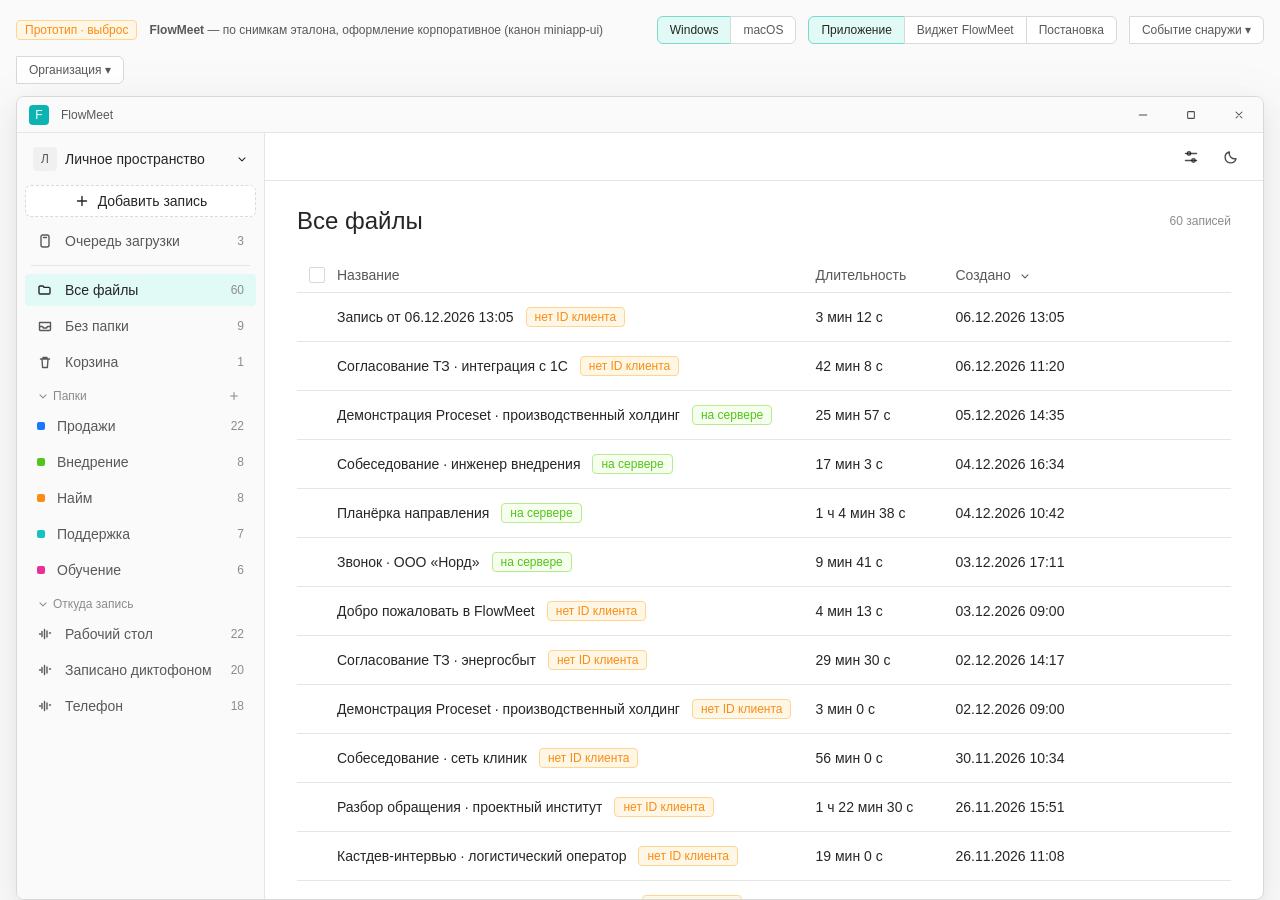
==== flowmeet/flowmeet-desktop/index.html @ 4a34f3c3 "Record FlowMeet canon, live seller chrome, and постановка so another clone can copy originals instea" ====
<!doctype html>
<html lang="ru" data-theme="light" data-os="win">
<head>
<meta charset="utf-8">
<meta name="viewport" content="width=device-width, initial-scale=1">
<title>FlowMeet · прототип десктопного приложения</title>

<!-- ДИЗАЙН-СИСТЕМА: корпоративный канон Proceset Mini Apps
     (скилл .context/.claude/skills/miniapp-ui, экспорт Figma «-Core- Tokens»).
     Подключён ССЫЛКОЙ на файл-владелец, своей копии токенов у прототипа нет.
     Компонентный слой канона — Ant Design v5; прототип его не подключает
     (одна страница без сборки), поэтому у блоков подписан компонент antd,
     а метрики взяты из гайдов: кнопки 40/32/24, базовый размер 14,
     скругление контролов 6 (маппинг setup.md).
     ================================================================== -->
<script>
/* ДИАГНОСТИКА ЗАГРУЗКИ. Ставится ДО стилей и основного скрипта.
   Смысл: если основной скрипт не исполнился (ошибка разбора,неподдерживаемый
   синтаксис, блокировка расширением), страница выглядит просто недогруженной.
   Плашка ниже называет причину прямо на экране. */
window.__fmDiag = { err: null, ran: false };
(function () {
  function banner(title, detail) {
    var d = document.createElement('div');
    d.setAttribute('style', 'position:fixed;left:0;right:0;top:0;z-index:99999;'
      + 'padding:12px 16px;background:#fff1f0;border-bottom:1px solid #ffa39e;'
      + 'color:#a8071a;font:14px/20px system-ui,sans-serif');
    d.innerHTML = '<strong>' + title + '</strong><br>'
      + '<span style="color:#595959">' + detail + '</span>';
    (document.body || document.documentElement).appendChild(d);
  }
  window.__fmBanner = banner;
  window.addEventListener('error', function (e) {
    if (window.__fmDiag.err) return;
    window.__fmDiag.err = e;
    banner('Скрипт страницы не выполнился — интерфейс не собрался',
      (e.message || 'ошибка') + ' · ' + (e.filename || '') + ':' + (e.lineno || '') + ':' + (e.colno || ''));
  }, true);
  window.addEventListener('DOMContentLoaded', function () {
    setTimeout(function () {
      if (window.__fmDiag.ran || window.__fmDiag.err) return;
      banner('Скрипт страницы не запустился',
        'Разбор дошёл до конца, но код не выполнился. Обычно это блокировка встроенных'
        + ' скриптов расширением браузера или политикой. Проверьте на этой же странице'
        + ' в окне без расширений.');
    }, 1500);
  });
})();
</script>

<link rel="stylesheet" href="ds-core-tokens.css">

<style>
/* ============================================================================
   ПРОТОТИП FlowMeet — ВЫБРОС. Раскладка и потоки собраны по снимкам эталона
   (Plaud: веб-приложение, окно «Параметры», значок у часов). Из эталона взята
   СТРУКТУРА, оформление — корпоративное. Свои классы .fm-*, ни одного
   цветового литерала: только токены канона.

   Отклонения от канона, оба из-за того, что это ДЕСКТОПНОЕ приложение,
   а не mini-app внутри портала Proceset:
     1. Своя шапка окна — канон запрещает mini-app рисовать глобальный header.
     2. Боковая навигация (Sider) — канон советует её «почти никогда», но здесь
        это главный навигатор: папки, источники, корзина.
   ========================================================================== */

:root { --fm-radius-control: 6px; --fm-nav-w: 248px; --fm-list-w: 268px; }

html, body { height: 100%; margin: 0; }
*, *::before, *::after { box-sizing: border-box; }
body {
  font-family: var(--font-sans); font-size: 14px; line-height: 20px;
  color: var(--text-primary); background: var(--bg-complimentary);
  padding: var(--size-4x);
  display: flex; flex-direction: row; align-items: flex-start; justify-content: center;
  gap: var(--size-4x);
}
.fm-stage {
  flex: 1 1 auto; min-width: 0; max-width: 1480px;
  display: flex; flex-direction: column; align-items: center; gap: var(--size-3x);
}
/* Список сбоку — не часть окна приложения, только легенда прототипа. */
.fm-map {
  flex: 0 0 272px; width: 272px; max-height: calc(100vh - var(--size-8x));
  overflow: auto; position: sticky; top: var(--size-4x);
  padding: var(--padding-l);
  background: var(--bg-container);
  border: 1px solid var(--line-border); border-radius: var(--radius-l);
}
.fm-map__h { margin: var(--size-4x) 0 var(--space-s); color: var(--text-secondary); }
.fm-map__row {
  display: flex; align-items: center; gap: var(--space-m); width: 100%;
  min-height: var(--size-8x); padding: var(--padding-s) var(--padding-m);
  margin: 0 0 var(--size-1x); border: none; border-radius: var(--radius-m);
  background: transparent; color: var(--text-primary); font-family: inherit;
  text-align: left; cursor: pointer;
}
.fm-map__row:hover { background: var(--bg-container-hover); }
.fm-map__name { flex: 1 1 auto; min-width: 0; }
.fm-map__row .fm-tag { flex: 0 0 auto; }

/* Черновик постановки — вкладка прототипа, не окно продукта. */
.fm-brief {
  width: 100%; max-width: 1480px; max-height: calc(100vh - var(--size-16x));
  overflow: auto; padding: var(--size-6x);
  background: var(--bg-container); border: 1px solid var(--line-border);
  border-radius: var(--radius-l);
}
.fm-brief.is-hidden { display: none; }
.fm-brief .text-header-2 { margin: var(--size-6x) 0 var(--size-3x); }
.fm-brief .text-subheader-1 { margin: var(--size-4x) 0 var(--space-s); }
.fm-brief p, .fm-brief ol, .fm-brief ul { margin: 0 0 var(--size-3x); }
.fm-brief li { margin: 0 0 var(--space-s); }
.fm-brief__toc {
  display: flex; flex-wrap: wrap; gap: var(--space-m) var(--size-4x);
  margin: 0 0 var(--size-6x); padding-bottom: var(--size-3x);
  border-bottom: 1px solid var(--line-divider);
}
.fm-brief__toc a { color: var(--primary-active); }
.fm-uc {
  margin: 0 0 var(--size-3x); padding: var(--padding-l);
  border: 1px solid var(--line-divider); border-radius: var(--radius-m);
}
.fm-uc__head {
  display: flex; flex-wrap: wrap; align-items: center; gap: var(--space-m);
  margin-bottom: var(--space-s);
}
.fm-uc .fm-btn { flex: 0 0 auto; margin-left: auto; }
.fm-uc p { margin: 0; }
.fm-bpmn { width: 100%; height: auto; display: block; margin: 0 0 var(--size-4x); }
.fm-bpmn-lane { fill: var(--bg-container-complimentary); stroke: var(--line-border); }
.fm-bpmn-task { fill: var(--bg-container); stroke: var(--text-primary); }
.fm-bpmn-start { fill: var(--bg-container); stroke: var(--primary-base); stroke-width: 2; }
.fm-bpmn-end { fill: var(--bg-container); stroke: var(--text-primary); stroke-width: 3; }
.fm-bpmn-gw { fill: var(--bg-container); stroke: var(--text-primary); }
.fm-bpmn-seq { fill: none; stroke: var(--text-primary); marker-end: url(#fmArr); }
.fm-bpmn-msg { fill: none; stroke: var(--text-complimentary); stroke-dasharray: 4 3; marker-end: url(#fmArrMsg); }
.fm-bpmn-t { fill: var(--text-primary); font-size: 11px; font-family: var(--font-sans); }
.fm-bpmn-lt { fill: var(--text-secondary); font-size: 12px; font-weight: 600; font-family: var(--font-sans); }
.fm-bpmn-cap { fill: var(--text-hint); font-size: 10px; font-family: var(--font-sans); }

/* Плашка прототипа + переключатель окон продукта и вкладки постановки. */
.fm-stamp {
  width: 100%; max-width: 1480px;
  display: flex; align-items: center; gap: var(--size-3x); flex-wrap: wrap;
  color: var(--text-complimentary);
}
.fm-stamp__spacer { flex: 1 1 auto; }
.fm-stamp__legend { color: var(--text-hint); }

.fm-seg { display: inline-flex; }                     /* antd: <Segmented> */
.fm-seg button {
  height: var(--size-7x); padding: 0 var(--padding-l);
  font-family: inherit; font-size: 12px; cursor: pointer;
  background: var(--bg-container); color: var(--text-complimentary);
  border: 1px solid var(--line-border); margin-left: -1px;
}
.fm-seg button:first-child { border-radius: var(--fm-radius-control) 0 0 var(--fm-radius-control); margin-left: 0; }
.fm-seg button:last-child { border-radius: 0 var(--fm-radius-control) var(--fm-radius-control) 0; }
.fm-seg button.is-on { background: var(--primary-bg); border-color: var(--primary-border); color: var(--text-primary); }

/* ─────────────────────────── ОКНО ПРИЛОЖЕНИЯ ────────────────────────────── */
.fm-win {
  width: 100%; max-width: 1480px; height: min(900px, calc(100vh - 96px));
  display: flex; flex-direction: column;
  background: var(--bg-container);
  border: 1px solid var(--line-border); border-radius: var(--radius-l);
  box-shadow: var(--shadow-3); overflow: hidden;
}
.fm-win.is-hidden { display: none; }
/* Развёрнутое окно. Кнопки рамки — имитация окна операционной системы, но
   нажатие обязано что-то делать: свернуть и закрыть уводят в виджет (приложение
   продолжает работать), развернуть растягивает окно во всю рамку. */
.fm-win.is-max { max-width: none; height: calc(100vh - 56px); }
.fm-chrome {
  flex: 0 0 auto; height: var(--size-9x);
  display: flex; align-items: center; gap: var(--size-3x);
  padding-left: var(--padding-l);
  background: var(--bg-container-complimentary);
  border-bottom: 1px solid var(--line-divider); user-select: none;
}
.fm-logo {                                            /* antd: <Avatar shape="square"> */
  width: var(--size-5x); height: var(--size-5x); flex: 0 0 auto;
  border-radius: var(--radius-m);
  background: var(--primary-base); color: var(--text-contrast);
  display: grid; place-items: center; font-weight: 500; font-size: 12px;
}
.fm-chrome__name { color: var(--text-complimentary); }
.fm-chrome__btns { display: flex; height: 100%; margin-left: auto; }
.fm-chrome__btn {
  width: var(--size-12x); height: 100%; display: grid; place-items: center;
  background: transparent; border: none; cursor: default; color: var(--text-icon-hover);
}
.fm-chrome__btn:hover { background: var(--bg-icon-hover); }
.fm-chrome__btn.is-close:hover { background: var(--danger-base); color: #fff; }

.fm-body { flex: 1 1 auto; display: flex; min-height: 0; }

/* ─────────────────────────── КНОПКИ / ПОЛЯ ─────────────────────────────── */
/* antd: <Button>. Высоты 40/32/24 из components-atomic.md. */
.fm-btn {
  display: inline-flex; align-items: center; justify-content: center; gap: var(--space-m);
  height: var(--size-8x); padding: 0 var(--padding-xl);
  font-family: inherit; font-size: 14px; line-height: 1; white-space: nowrap;
  background: var(--bg-container); color: var(--text-primary);
  border: 1px solid var(--line-border); border-radius: var(--fm-radius-control);
  cursor: pointer;
  transition: color .1s cubic-bezier(.4,0,.2,1), border-color .1s cubic-bezier(.4,0,.2,1), background .1s cubic-bezier(.4,0,.2,1);
}
.fm-btn:hover { color: var(--primary-hover); border-color: var(--primary-hover); }
.fm-btn:active { color: var(--primary-active); border-color: var(--primary-active); }
.fm-btn:focus-visible { outline: none; box-shadow: var(--shadow-focus-primary); }
.fm-btn[disabled] { color: var(--text-disabled); background: var(--bg-container-disabled); border-color: var(--line-border); cursor: not-allowed; }
.fm-btn--primary { background: var(--primary-base); color: var(--text-contrast); border-color: var(--primary-base); }
.fm-btn--primary:hover { background: var(--primary-hover); border-color: var(--primary-hover); color: var(--text-contrast); }
.fm-btn--primary:active { background: var(--primary-active); border-color: var(--primary-active); color: var(--text-contrast); }
/* Разрушительное действие несёт цвет опасности, а не цвет главного действия
   (28.08.2026). Удаление записи без возврата стояло бирюзовой праймари, то есть
   выглядело рекомендуемым, а безопасное «Не отменять» — блёклым: в спешке после
   встречи человек теряет запись. Токены канона, литералов нет. */
.fm-btn--danger { background: var(--danger-base); color: var(--text-contrast); border-color: var(--danger-base); }
.fm-btn--danger:hover { background: var(--danger-hover); border-color: var(--danger-hover); color: var(--text-contrast); }
.fm-btn--danger:active { background: var(--danger-active); border-color: var(--danger-active); color: var(--text-contrast); }
.fm-btn--text { background: transparent; border-color: transparent; color: var(--text-icon-hover); }
.fm-btn--text:hover { background: var(--bg-icon-hover); color: var(--text-primary); border-color: transparent; }
.fm-btn--dashed { border-style: dashed; }
.fm-btn--lg { height: var(--size-10x); padding: 0 var(--size-6x); font-size: 16px; }
.fm-btn--sm { height: var(--size-6x); padding: 0 var(--padding-m); font-size: 12px; }
.fm-btn--icon { width: var(--size-8x); padding: 0; }
.fm-btn--icon.fm-btn--sm { width: var(--size-6x); }
.fm-btn--block { display: flex; width: 100%; }
.fm-btn.is-loading { color: transparent !important; position: relative; pointer-events: none; }
.fm-btn.is-loading::after {
  content: ""; position: absolute; width: 14px; height: 14px;
  border: 2px solid var(--text-contrast); border-top-color: transparent;
  border-radius: 50%; animation: fm-spin .7s linear infinite;
}
@keyframes fm-spin { to { transform: rotate(360deg); } }

/* antd: <Input>, <Select> */
.fm-input, .fm-select {
  width: 100%; height: var(--size-8x); padding: 0 var(--padding-l);
  font-family: inherit; font-size: 14px; color: var(--text-primary);
  background: var(--bg-container);
  border: 1px solid var(--line-border); border-radius: var(--fm-radius-control);
  transition: border-color .1s cubic-bezier(.4,0,.2,1), box-shadow .1s cubic-bezier(.4,0,.2,1);
}
.fm-input::placeholder { color: var(--text-hint); }
.fm-input:hover, .fm-select:hover { border-color: var(--primary-hover); }
.fm-input:focus, .fm-select:focus { outline: none; border-color: var(--primary-base); box-shadow: var(--shadow-focus-primary); }
.fm-inputwrap { position: relative; display: flex; align-items: center; }
.fm-inputwrap .fm-input { padding-left: var(--size-8x); }
.fm-inputwrap__icon { position: absolute; left: var(--padding-l); color: var(--text-icon); pointer-events: none; }
.fm-select { appearance: none; cursor: pointer; padding-right: var(--size-7x); }
.fm-selectwrap { position: relative; display: inline-flex; align-items: center; }
.fm-selectwrap__caret { position: absolute; right: var(--padding-l); color: var(--text-icon); pointer-events: none; }
.fm-textarea {
  width: 100%; min-height: 72px; padding: var(--padding-m) var(--padding-l);
  font-family: inherit; font-size: 14px; line-height: 20px; color: var(--text-primary);
  background: var(--bg-container); border: 1px solid var(--line-border);
  border-radius: var(--fm-radius-control); resize: vertical;
}
.fm-textarea:focus { outline: none; border-color: var(--primary-base); box-shadow: var(--shadow-focus-primary); }

/* antd: <Tag>. Цвета — семейство --tag-* канона. */
.fm-tag {
  display: inline-flex; align-items: center; gap: var(--space-xs);
  height: var(--size-5x); padding: 0 var(--padding-m);
  font-size: 12px; line-height: 1; border-radius: var(--radius-m);
  border: 1px solid var(--tag-neutral-border);
  background: var(--tag-neutral-bg); color: var(--tag-neutral-text); white-space: nowrap;
}
.fm-tag .fm-dot { width: 6px; height: 6px; border-radius: 50%; background: currentColor; }
.fm-tag--green  { background: var(--tag-green-bg);  color: var(--tag-green-text);  border-color: var(--tag-green-border); }
.fm-tag--orange { background: var(--tag-orange-bg); color: var(--tag-orange-text); border-color: var(--tag-orange-border); }
.fm-tag--cyan   { background: var(--tag-cyan-bg);   color: var(--tag-cyan-text);   border-color: var(--tag-cyan-border); }
.fm-tag--blue   { background: var(--tag-blue-bg);   color: var(--tag-blue-text);   border-color: var(--tag-blue-border); }
.fm-tag--purple { background: var(--tag-purple-bg); color: var(--tag-purple-text); border-color: var(--tag-purple-border); }

/* antd: <Switch> (44×22). */
.fm-toggle {
  position: relative; flex: 0 0 auto; width: 44px; height: var(--size-5x); padding: 0;
  background: var(--bg-control); border: none; border-radius: 999px; cursor: pointer;
  transition: background .1s cubic-bezier(.4,0,.2,1);
}
.fm-toggle::after {
  content: ""; position: absolute; top: 2px; left: 2px;
  width: var(--size-4x); height: var(--size-4x); border-radius: 50%;
  background: var(--bg-container); box-shadow: var(--shadow-1);
  transition: transform .1s cubic-bezier(.4,0,.2,1);
}
.fm-toggle:hover { background: var(--bg-control-hover); }
.fm-toggle.is-on { background: var(--primary-base); }
.fm-toggle.is-on:hover { background: var(--primary-hover); }
.fm-toggle.is-on::after { transform: translateX(22px); }
.fm-toggle:focus-visible { outline: none; box-shadow: var(--shadow-focus-primary); }

/* Иконки: канон требует @ant-design/icons; сборки здесь нет, поэтому контуры
   нарисованы в стиле Outlined того же набора, размеры из его шкалы. */
.fm-i { width: var(--icon-m); height: var(--icon-m); flex: 0 0 auto;
        stroke: currentColor; fill: none; stroke-width: 1.4; stroke-linecap: round; stroke-linejoin: round; }
.fm-i--s { width: var(--icon-s); height: var(--icon-s); }
.fm-i--l { width: var(--icon-l); height: var(--icon-l); }
.fm-i--xl { width: var(--size-16x); height: var(--size-16x); stroke-width: .9; }

/* ───────────────── НАВИГАЦИЯ (первая колонка веб-приложения) ─────────────── */
/* antd: <Layout.Sider> + <Menu mode="inline">. */
.fm-nav {
  width: var(--fm-nav-w); flex: 0 0 auto;
  display: flex; flex-direction: column; min-height: 0;
  background: var(--bg-container-complimentary);
  border-right: 1px solid var(--line-divider); overflow: hidden;
}
.fm-nav.is-hidden { display: none; }
.fm-nav__top { flex: 0 0 auto; padding: var(--padding-m); display: flex; flex-direction: column; gap: var(--space-m); }
.fm-nav__scroll { flex: 1 1 auto; overflow-y: auto; padding: 0 var(--padding-m); }
.fm-nav hr { height: 1px; margin: var(--space-m) var(--padding-s); background: var(--line-divider); border: none; }

/* Переключатель пространства. */
.fm-ws {
  display: flex; align-items: center; gap: var(--space-m); width: 100%;
  height: var(--size-9x); padding: 0 var(--padding-m);
  background: transparent; border: none; border-radius: var(--radius-m);
  font-family: inherit; font-size: 14px; color: var(--text-primary); cursor: pointer; text-align: left;
}
.fm-ws:hover, .fm-ws.is-open { background: var(--bg-container-hover); }
.fm-ws__name { flex: 1 1 auto; overflow: hidden; text-overflow: ellipsis; white-space: nowrap; }
.fm-avatar {
  width: var(--size-6x); height: var(--size-6x); flex: 0 0 auto; border-radius: var(--radius-m);
  background: var(--bg-container-secondary); color: var(--text-complimentary);
  display: grid; place-items: center; font-size: 12px; font-weight: 500;
}
.fm-avatar--round { border-radius: 50%; }

.fm-navitem {
  display: flex; align-items: center; gap: var(--space-l); width: 100%;
  min-height: var(--size-8x); padding: var(--padding-s) var(--padding-l); margin-bottom: var(--size-1x);
  background: transparent; border: none; border-radius: var(--radius-m);
  font-family: inherit; font-size: 14px; color: var(--text-complimentary);
  cursor: pointer; text-align: left; flex-wrap: nowrap;
}
.fm-navitem:hover { background: var(--bg-container-hover); color: var(--text-primary); }
.fm-navitem.is-active { background: var(--primary-bg); color: var(--text-primary); font-weight: 500; }
.fm-navitem__label { flex: 1 1 auto; min-width: 0; overflow: hidden; text-overflow: ellipsis; white-space: nowrap; }
.fm-navitem__count { margin-left: auto; color: var(--text-secondary); font-variant-numeric: tabular-nums; flex: 0 0 auto; }
.fm-navitem .fm-tag { margin-left: auto; flex: 0 0 auto; }
.fm-navitem__dot { width: 8px; height: 8px; border-radius: 2px; flex: 0 0 auto; }

.fm-grouphead {
  display: flex; align-items: center; gap: var(--space-xs); width: 100%;
  min-height: var(--size-7x); padding: 0 var(--padding-l);
  background: transparent; border: none; cursor: pointer;
  font-family: inherit; color: var(--text-secondary); text-align: left;
}
.fm-grouphead:hover { color: var(--text-primary); }
.fm-grouphead__caret { transition: transform .1s cubic-bezier(.4,0,.2,1); }
.fm-grouphead.is-closed .fm-grouphead__caret { transform: rotate(-90deg); }
.fm-grouphead__add { margin-left: auto; display: inline-flex; padding: var(--size-1x); border-radius: var(--radius-m); }
.fm-grouphead__add:hover { background: var(--bg-icon-hover); color: var(--text-primary); }
.fm-groupbody.is-hidden { display: none; }

/* Подвал: квота организации. */
.fm-quota { flex: 0 0 auto; padding: var(--padding-l); border-top: 1px solid var(--line-divider); }
.fm-quota__head { display: flex; align-items: center; justify-content: space-between; gap: var(--space-m); }
.fm-quota__rail { height: 4px; margin: var(--space-m) 0; border-radius: var(--radius-m); background: var(--bg-rail); overflow: hidden; }
.fm-quota__fill { height: 100%; border-radius: var(--radius-m); background: var(--primary-base); }
.fm-quota__note { color: var(--text-secondary); }

/* ─────────────────────────── ОБЛАСТЬ КОНТЕНТА ───────────────────────────── */
.fm-main { flex: 1 1 auto; display: flex; flex-direction: column; min-width: 0; }
.fm-top {
  flex: 0 0 auto; min-height: var(--size-12x);
  display: flex; align-items: center; gap: var(--space-m);
  padding: 0 var(--padding-xl); border-bottom: 1px solid var(--line-divider);
}
.fm-crumbs { display: flex; align-items: center; gap: var(--space-m); min-width: 0; }
.fm-crumbs__link {
  display: inline-flex; align-items: center; gap: var(--space-m);
  background: none; border: none; padding: 0; cursor: pointer; font: inherit; color: var(--text-complimentary);
}
.fm-crumbs__link:hover { color: var(--text-link); }
.fm-crumbs__sep { color: var(--text-hint); flex: 0 0 auto; }
.fm-crumbs__now { color: var(--text-primary); overflow: hidden; text-overflow: ellipsis; white-space: nowrap; }
.fm-scroll { flex: 1 1 auto; overflow-y: auto; position: relative; }
.fm-page { padding: var(--size-6x) var(--size-8x) var(--size-16x); }
.fm-page__head { display: flex; align-items: center; gap: var(--size-4x); margin-bottom: var(--size-5x); }
.fm-page h1 { margin: 0; }
.fm-page__spacer { flex: 1 1 auto; }

/* ───────────────── ТАБЛИЦА ФАЙЛОВ (antd <Table>) ─────────────────────────── */
.fm-tbl { width: 100%; border-collapse: separate; border-spacing: 0; }
/* Шапка закреплена: на шестидесяти записях она уезжала вверх и было не видно,
   что за столбец перед тобой и чем сортируешь. Заливка обязательна — иначе
   строки просвечивают сквозь неё при прокрутке. */
.fm-tbl th {
  position: sticky; top: 0; z-index: 2;
  padding: var(--padding-m) var(--padding-l); text-align: left;
  color: var(--text-complimentary); font-weight: 400; white-space: nowrap;
  background: var(--bg-container); box-shadow: inset 0 -1px 0 var(--line-divider);
}
.fm-tbl th.is-sortable { cursor: pointer; user-select: none; }
.fm-tbl th.is-sortable:hover { color: var(--text-primary); }
.fm-tbl th .fm-i { vertical-align: middle; margin-left: var(--space-xs); }
/* Стрелка показывает направление активной сортировки и проступает подсказкой
   на остальных столбцах, которые сортируются: иначе не видно, что заголовок
   вообще нажимается. */
.fm-tbl__sort { transition: transform .15s cubic-bezier(.4,0,.2,1), opacity .1s; }
.fm-tbl__sort.is-up { transform: rotate(180deg); }
.fm-tbl__sort--idle { opacity: 0; }
.fm-tbl th.is-sortable:hover .fm-tbl__sort--idle { opacity: .4; }
.fm-tbl td {
  padding: var(--padding-l); vertical-align: middle;
  border-bottom: 1px solid var(--line-divider); color: var(--text-primary);
}
.fm-tbl tbody tr { cursor: pointer; }
.fm-tbl tbody tr:hover td { background: var(--bg-container-hover); }
.fm-tbl__name { display: flex; align-items: center; gap: var(--space-l); min-width: 0; }
.fm-tbl__title { overflow: hidden; text-overflow: ellipsis; white-space: nowrap; }
.fm-tbl__check {
  width: 16px; height: 16px; flex: 0 0 auto; border-radius: 2px; position: relative;
  border: 1px solid var(--line-border); background: var(--bg-container);
  display: flex; align-items: center; justify-content: center;
  transition: opacity .1s cubic-bezier(.4,0,.2,1), background-color .1s, border-color .1s;
}
.fm-tbl__check .fm-i { margin: 0; color: var(--text-contrast); opacity: 0; }
.fm-tbl__check:hover { border-color: var(--primary-base); }
.fm-tbl__check.is-on { background: var(--primary-base); border-color: var(--primary-base); }
.fm-tbl__check.is-on .fm-i { opacity: 1; }
.fm-tbl__check.is-part { border-color: var(--primary-base); }
.fm-tbl__check.is-part::after {
  content: ""; position: absolute; width: 8px; height: 2px;
  border-radius: 1px; background: var(--primary-base);
}
/* Пустая клетка проступает по наведению — как в эталоне. Выбранная и клетка
   «выбрать все» видны всегда, и в режиме выбора видны все: иначе не понять,
   что выбрано, когда курсор ушёл со строки. */
.fm-tbl tbody .fm-tbl__check { opacity: 0; }
.fm-tbl tbody tr:hover .fm-tbl__check,
.fm-tbl.is-selecting tbody .fm-tbl__check,
.fm-tbl tbody .fm-tbl__check.is-on { opacity: 1; }

/* Панель выбранного (antd: <Table> + строка сведений о выделении).
   Текст берёт --text-primary, а не --primary-active: в тёмной теме второй
   на заливке --primary-bg даёт контраст около 2:1. */
.fm-selbar {
  display: flex; align-items: center; gap: var(--space-l);
  margin-bottom: var(--size-4x); padding: var(--padding-s) var(--padding-l);
  background: var(--primary-bg); border: 1px solid var(--primary-border);
  border-radius: var(--radius-l); color: var(--text-primary);
}
.fm-tbl__col-dur { width: 140px; color: var(--text-complimentary); white-space: nowrap; }
.fm-tbl__col-date { width: 200px; color: var(--text-complimentary); white-space: nowrap; }
.fm-tbl__col-act { width: 88px; }
.fm-tbl__acts { display: flex; align-items: center; justify-content: flex-end; gap: var(--space-xs); opacity: 0; }
.fm-tbl tbody tr:hover .fm-tbl__acts, .fm-tbl__acts.is-pinned { opacity: 1; }

/* Список записей (вторая колонка при открытой записи). */
.fm-list {
  width: var(--fm-list-w); flex: 0 0 auto;
  display: flex; flex-direction: column; min-height: 0;
  background: var(--bg-container); border-right: 1px solid var(--line-divider);
  overflow: hidden; transition: width .2s cubic-bezier(.4,0,.2,1);
}
.fm-list.is-collapsed { width: 0; border-right: none; }
.fm-list__scroll { flex: 1 1 auto; overflow-y: auto; }
.fm-row {
  position: relative; display: block; width: 100%; text-align: left;
  padding: var(--padding-l) var(--padding-xl);
  background: transparent; border: none; border-bottom: 1px solid var(--line-divider);
  cursor: pointer; font-family: inherit;
}
.fm-row:hover { background: var(--bg-container-hover); }
.fm-row.is-active { background: var(--primary-bg); }
.fm-row.is-active::before { content: ""; position: absolute; left: 0; top: 0; bottom: 0; width: 2px; background: var(--primary-base); }
.fm-row__title { display: block; color: var(--text-primary); overflow: hidden; text-overflow: ellipsis; white-space: nowrap; }
.fm-row.is-active .fm-row__title { font-weight: 500; }
.fm-row__meta { display: flex; align-items: center; gap: var(--space-m); margin-top: var(--margin-xs); color: var(--text-secondary); }
.fm-row__meta .fm-sep { color: var(--text-hint); }

/* ─────────── ВКЛАДКИ ЗАПИСИ (antd <Tabs>, тип line) ──────────────────────── */
.fm-tabs {
  flex: 0 0 auto; display: flex; align-items: center; gap: var(--size-6x);
  padding: 0 var(--size-6x); border-bottom: 1px solid var(--line-divider);
}
.fm-tab {
  position: relative; display: inline-flex; align-items: center; gap: var(--space-m);
  height: var(--size-12x); padding: 0; background: transparent; border: none;
  font-family: inherit; font-size: 14px; color: var(--text-complimentary);
  cursor: pointer; white-space: nowrap; transition: color .1s cubic-bezier(.4,0,.2,1);
}
.fm-tab:hover { color: var(--primary-hover); }
.fm-tab.is-active { color: var(--primary-base); }
.fm-tab.is-active::after { content: ""; position: absolute; left: 0; right: 0; bottom: -1px; height: 2px; background: var(--primary-base); }
.fm-tab__caret { opacity: .7; transition: transform .1s cubic-bezier(.4,0,.2,1); }
.fm-tab.is-menu-open .fm-tab__caret { transform: rotate(180deg); }
.fm-tab--add {
  width: var(--size-6x); height: var(--size-6x); justify-content: center; align-self: center;
  border-radius: var(--radius-m); color: var(--text-icon-hover); border: 1px dashed var(--line-border);
}
.fm-tab--add:hover { color: var(--primary-base); border-color: var(--primary-base); }
.fm-tab--add::after { display: none; }

/* ─────────────────────────── ДОКУМЕНТ ЗАМЕТКИ ───────────────────────────── */
.fm-doc { max-width: 880px; margin: 0 auto; padding: var(--size-6x) var(--size-8x) var(--size-16x); }
.fm-block { position: relative; }
.fm-block__gutter {
  position: absolute; top: 0; right: 100%; margin-right: var(--margin-m);
  display: flex; align-items: center; gap: var(--size-0-5x);
  opacity: 0; transition: opacity .1s cubic-bezier(.4,0,.2,1);
}
.fm-block:hover .fm-block__gutter, .fm-block__gutter.is-pinned { opacity: 1; }
.fm-handle {
  width: var(--size-6x); height: var(--size-6x); display: grid; place-items: center;
  background: transparent; border: none; border-radius: var(--radius-m);
  color: var(--text-icon); cursor: pointer;
}
.fm-handle:hover { background: var(--bg-icon-hover); color: var(--text-icon-hover); }
.fm-handle--grab { cursor: grab; }
.fm-doc h1 { margin: var(--size-4x) 0 var(--size-5x); color: var(--text-primary); }
.fm-doc h2 { margin: var(--size-8x) 0 var(--size-3x); color: var(--text-primary); }
.fm-doc h3 { margin: var(--size-6x) 0 var(--size-2x); color: var(--text-primary); }
.fm-doc p  { margin: 0 0 var(--size-3x); }
.fm-doc p, .fm-doc li { line-height: 22px; }   /* проза: 22 — значение antd для размера 14 */
.fm-doc ul, .fm-doc ol { margin: 0 0 var(--size-3x); padding-left: var(--size-6x); }
.fm-doc li { margin-bottom: var(--size-2x); }
.fm-doc li > ul { margin: var(--size-2x) 0 0; }
.fm-doc li > ul > li { list-style-type: circle; }
.fm-doc strong { font-weight: 600; }           /* antd <Typography.Text strong> */
/* Имя участника в тексте — ссылка на самого участника: по нажатию видно, где он
   ещё встречается, и оттуда можно перейти в ту запись. Раньше имя было просто
   выделено цветом ссылки и не отвечало на нажатие (замечание владельца
   27.08.2026), поэтому цвет обещал переход, которого не было. */
.fm-ent { color: var(--text-link); cursor: pointer; }
.fm-ent:hover { text-decoration: underline; }

/* ─────────────────────────── ПЛЕЕР ───────────────────────────────────────── */
.fm-player {
  max-width: 880px; margin: 0 auto;
  padding: var(--size-6x) var(--size-8x) var(--size-4x);
  border-bottom: 1px solid var(--line-divider);
}
.fm-track { height: 4px; border-radius: var(--radius-m); background: var(--bg-rail); cursor: pointer; position: relative; }
.fm-track__fill { height: 100%; border-radius: var(--radius-m); background: var(--primary-base); }
.fm-track__knob {
  position: absolute; top: 50%; width: 12px; height: 12px; margin: -6px 0 0 -6px; border-radius: 50%;
  background: var(--bg-container); border: 2px solid var(--primary-base); box-shadow: var(--shadow-1);
}
.fm-player__row { display: flex; align-items: center; gap: var(--size-3x); margin-top: var(--size-3x); }
.fm-player__time { color: var(--text-complimentary); font-variant-numeric: tabular-nums; white-space: nowrap; }
.fm-player__mid { flex: 1 1 auto; display: flex; align-items: center; justify-content: center; gap: var(--size-3x); }
.fm-play {
  width: var(--size-10x); height: var(--size-10x); display: grid; place-items: center; border-radius: 50%;
  cursor: pointer; background: var(--primary-base); color: var(--text-contrast); border: none;
}
.fm-play:hover { background: var(--primary-hover); }
.fm-player__right { display: flex; align-items: center; gap: var(--space-xs); }
.fm-chip {
  display: inline-flex; align-items: center; gap: var(--space-m);
  padding: var(--padding-s) var(--padding-l);
  background: var(--primary-bg); border: 1px solid var(--primary-border);
  border-radius: var(--radius-m); color: var(--text-primary);
}
.fm-chip__dots::after { content: "···"; letter-spacing: .1em; animation: fm-blink 1.2s steps(1) infinite; }
@keyframes fm-blink { 50% { opacity: .25; } }

/* Плашка состояния — НЕ кнопка. У чипа выше есть рамка и цвет действия, из-за
   чего «Чистим расшифровку» читалось как кнопка (замечание владельца
   27.08.2026). У состояния рамки нет, цвет служебный, значок крутится, и стоит
   role="status" — форма сама говорит, что это происходящее, а не предложение. */
.fm-status {
  display: inline-flex; align-items: center; gap: var(--space-m);
  padding: var(--padding-s) var(--padding-l); border-radius: var(--radius-m);
  background: var(--bg-container-secondary); color: var(--text-secondary); cursor: default;
}
.fm-status .fm-i { animation: fm-spin 1.1s linear infinite; }
@keyframes fm-spin { to { transform: rotate(360deg); } }

/* Расшифровка. */
.fm-seg-row { margin-bottom: var(--size-6x); }
.fm-seg-row__head { display: flex; align-items: baseline; gap: var(--size-3x); margin-bottom: var(--space-xs); }
.fm-seg-row__time { color: var(--text-secondary); font-variant-numeric: tabular-nums; flex: 0 0 auto; }
.fm-seg-row__who { color: var(--text-primary); }
.fm-seg-row__who span { font-weight: 400; color: var(--text-secondary); }
.fm-seg-row__text { margin: 0; line-height: 22px; color: var(--text-primary); }
/* Найденное слово в расшифровке. Тот же приём и тот же цвет, что в мобильном
   прототипе: человек, пришедший из поиска, обязан видеть, ЧЕМ реплика совпала,
   иначе он ищет слово заново уже внутри записи. */
.fm-hl { background: var(--tag-orange-bg); color: var(--text-primary); border-radius: 3px; }

/* ─────────────── ПУСТЫЕ СОСТОЯНИЯ (antd <Empty>) ────────────────────────── */
.fm-empty {
  min-height: 380px; height: 100%;
  display: flex; flex-direction: column; align-items: center; justify-content: center;
  gap: var(--size-3x); padding: var(--size-8x); text-align: center;
}
.fm-empty__icon { color: var(--text-hint); }
.fm-empty__title { margin: 0; color: var(--text-primary); }
.fm-empty__sub { margin: 0; color: var(--text-secondary); max-width: 440px; }
.fm-empty__act { margin-top: var(--size-6x); }
.fm-well {
  display: flex; flex-direction: column; align-items: center; justify-content: center;
  gap: var(--size-3x); min-height: 200px; padding: var(--size-6x);
  background: var(--bg-container-complimentary);
  border: 1px dashed var(--line-border); border-radius: var(--radius-l);
  color: var(--text-secondary); text-align: center;
}

/* ─────────────── МЕНЮ, ПОДСКАЗКИ, ТУЛБАР ВЫДЕЛЕНИЯ ──────────────────────── */
/* antd: <Dropdown>. Фон --bg-float, высота пункта 32. */
.fm-menu {
  position: fixed; z-index: 1050; min-width: 216px; padding: var(--padding-xs);
  background: var(--bg-float); border: 1px solid var(--line-border-transparent);
  border-radius: var(--fm-radius-control); box-shadow: var(--shadow-2);
}
.fm-menu--wide { min-width: 264px; }
.fm-menu__item {
  display: flex; align-items: center; gap: var(--space-l); width: 100%;
  min-height: var(--size-8x); padding: var(--padding-s) var(--padding-l);
  background: transparent; border: none; border-radius: var(--radius-m);
  font-family: inherit; font-size: 14px; color: var(--text-primary); cursor: pointer; text-align: left;
}
.fm-menu__item:hover { background: var(--bg-container-hover); }
.fm-menu__item.is-danger { color: var(--danger-base); }
.fm-menu__item.is-danger:hover { background: var(--danger-bg); }
.fm-menu__item .fm-check { margin-left: auto; color: var(--primary-base); }
.fm-menu__sep { height: 1px; margin: var(--margin-xs) 0; background: var(--line-divider); border: none; }
.fm-menu__label { margin: 0; padding: var(--padding-s) var(--padding-l) var(--padding-xs); color: var(--text-secondary); }
.fm-menu__mail { margin: 0; padding: var(--padding-s) var(--padding-l); color: var(--text-secondary); }

/* antd: <Tooltip>. Крайним кнопкам подсказка прижимается к своему краю,
   иначе она уходит за границу окна (у окна overflow:hidden). */
.fm-tip { position: relative; }
.fm-tip::after {
  content: attr(data-tip); position: absolute; top: calc(100% + var(--space-xs));
  left: 50%; transform: translateX(-50%);
  padding: var(--padding-s) var(--padding-m);
  background: var(--bg-float-contrast); color: var(--text-icon-contrast-hover);
  border-radius: var(--fm-radius-control); font-size: 12px; line-height: 16px; white-space: pre;
  opacity: 0; pointer-events: none; transition: opacity .1s cubic-bezier(.4,0,.2,1);
  z-index: 1070; box-shadow: var(--shadow-2);
}
.fm-tip:hover::after { opacity: 1; }
/* Открытое меню перекрывается подсказкой кнопки, которая его открыла:
   курсор остаётся на кнопке, и подсказка накрывала первый пункт. Пока
   меню открыто, подсказки молчат — их место занял сам список. */
html.has-menu .fm-tip:hover::after { opacity: 0; }
.fm-tip--start::after { left: 0; transform: none; }
.fm-tip--end::after { left: auto; right: 0; transform: none; }

.fm-seltool {
  position: fixed; z-index: 1070; display: none; align-items: center; gap: var(--size-0-5x);
  padding: var(--padding-xs); background: var(--bg-float);
  border: 1px solid var(--line-border-transparent); border-radius: var(--fm-radius-control);
  box-shadow: var(--shadow-2);
}
.fm-seltool.is-open { display: flex; }
.fm-seltool__sep { width: 1px; height: var(--size-4x); background: var(--line-divider); }
.fm-fmt {
  min-width: var(--size-7x); height: var(--size-7x); padding: 0 var(--padding-m);
  display: inline-flex; align-items: center; justify-content: center; gap: var(--space-xs);
  background: transparent; border: none; border-radius: var(--radius-m);
  font-family: inherit; font-size: 14px; color: var(--text-primary); cursor: pointer;
}
.fm-fmt:hover { background: var(--bg-container-hover); }
.fm-fmt.is-on { background: var(--primary-bg); color: var(--text-primary); }

/* ─────────────── МОДАЛЬНЫЕ ОКНА (antd <Modal>) ──────────────────────────── */
.fm-scrim {
  position: fixed; inset: 0; z-index: 1000; display: none;
  align-items: center; justify-content: center; padding: var(--size-8x);
  background: var(--bg-mask);
}
.fm-scrim.is-open { display: flex; }
.fm-modal {
  display: flex; flex-direction: column; overflow: hidden;
  background: var(--bg-container); border-radius: var(--radius-l); box-shadow: var(--shadow-3);
}
.fm-modal--side { flex-direction: row; width: min(1020px, 100%); height: min(660px, 100%); }
.fm-modal--sm { width: min(440px, 100%); }
.fm-modal--md { width: min(760px, 100%); max-height: min(680px, 100%); }
.fm-modal__head {
  flex: 0 0 auto; display: flex; align-items: center; gap: var(--space-l);
  padding: var(--padding-xl); border-bottom: 1px solid var(--line-divider);
}
.fm-modal__head h2 { margin: 0; flex: 1 1 auto; color: var(--text-primary); }
.fm-modal__body { flex: 1 1 auto; overflow-y: auto; padding: var(--padding-xl); }
.fm-modal__foot {
  flex: 0 0 auto; display: flex; align-items: center; justify-content: flex-end; gap: var(--space-m);
  padding: var(--padding-xl); border-top: 1px solid var(--line-divider);
}
.fm-modal__nav {
  width: 268px; flex: 0 0 auto; overflow-y: auto; padding: var(--size-6x) var(--padding-m);
  background: var(--bg-container-complimentary); border-right: 1px solid var(--line-divider);
}
.fm-modal__nav h2 { margin: 0 0 var(--size-5x); padding: 0 var(--padding-l); color: var(--text-primary); }
.fm-modal__main { flex: 1 1 auto; display: flex; flex-direction: column; min-width: 0; }
.fm-modal__bar { flex: 0 0 auto; height: var(--size-12x); display: flex; align-items: center; justify-content: flex-end; padding: 0 var(--padding-l); }
.fm-modal__pane { flex: 1 1 auto; overflow-y: auto; padding: 0 var(--size-6x) var(--size-6x); }
.fm-navgroup { margin-top: var(--size-5x); }
.fm-navgroup:first-of-type { margin-top: 0; }
.fm-navgroup__label { margin: 0; padding: 0 var(--padding-l) var(--padding-xs); color: var(--text-secondary); }

/* Строка настройки — antd <Descriptions>/список параметров. */
.fm-pane h1 { margin: 0 0 var(--size-4x); color: var(--text-primary); display: flex; align-items: center; gap: var(--space-l); }
.fm-pane__lead { margin: 0 0 var(--size-3x); color: var(--text-complimentary); }
.fm-pane__list { margin: 0 0 var(--size-4x); padding-left: var(--size-6x); color: var(--text-complimentary); }
.fm-pane__note { display: flex; align-items: center; gap: var(--space-m); margin: 0; color: var(--text-secondary); }
.fm-sect { margin: var(--size-8x) 0 var(--size-3x); padding-bottom: var(--padding-m); border-bottom: 1px solid var(--line-divider); display: flex; align-items: center; gap: var(--size-3x); }
.fm-sect h2, .fm-sect h3 { margin: 0; color: var(--text-primary); }
.fm-sect__spacer { flex: 1 1 auto; }
.fm-opt {
  display: flex; align-items: flex-start; justify-content: space-between; gap: var(--size-8x);
  padding: var(--padding-l) 0; border-bottom: 1px solid var(--line-divider);
}
.fm-opt:last-child { border-bottom: none; }
.fm-opt__t { color: var(--text-primary); }
.fm-opt__s { margin: var(--size-1x) 0 0; color: var(--text-secondary); }
.fm-opt__right { flex: 0 0 auto; display: flex; align-items: center; gap: var(--space-m); }
.fm-note {
  padding: var(--padding-l); border-radius: var(--radius-m);
  background: var(--primary-bg); border: 1px solid var(--primary-border); color: var(--text-primary);
  display: flex; gap: var(--space-m); align-items: flex-start;
}
.fm-legal { margin: var(--size-3x) 0 0; color: var(--text-secondary); }
.fm-kbd {
  display: inline-flex; align-items: center; gap: var(--space-m);
  height: var(--size-8x); padding: 0 var(--padding-l);
  background: var(--bg-container); border: 1px solid var(--line-border);
  border-radius: var(--fm-radius-control); color: var(--text-primary); font-size: 14px;
}
.fm-kbd button { background: none; border: none; padding: 0; cursor: pointer; color: var(--text-icon); display: inline-flex; }
.fm-kbd button:hover { color: var(--text-primary); }

/* Таблица в настройках. */
.fm-tblwrap { border: 1px solid var(--line-border); border-radius: var(--radius-l); overflow-x: auto; }
.fm-tbl2 { width: 100%; border-collapse: separate; border-spacing: 0; }
.fm-tbl2 th, .fm-tbl2 td { padding: var(--padding-l) var(--padding-xl); text-align: left; border-bottom: 1px solid var(--line-divider); }
.fm-tbl2 thead th { background: var(--bg-container-complimentary); color: var(--text-complimentary); font-weight: 500; white-space: nowrap; }
.fm-tbl2 tbody tr:last-child td { border-bottom: none; }
.fm-tbl2 tbody tr:hover td { background: var(--bg-container-hover); }
.fm-tbl2 .fm-strong { color: var(--text-primary); font-weight: 500; }

/* Выбор цвета папки — примитивы палитры канона. */
.fm-swatches { display: flex; align-items: center; gap: var(--space-m); }
.fm-swatch {
  width: var(--size-6x); height: var(--size-6x); border-radius: var(--radius-m);
  border: 1px solid var(--line-border-transparent); cursor: pointer;
  display: grid; place-items: center; color: #fff; padding: 0;
}
.fm-swatch .fm-i { opacity: 0; }
.fm-swatch.is-on .fm-i { opacity: 1; }
.fm-field { display: flex; align-items: center; gap: var(--space-l); padding: var(--padding-m) var(--padding-l);
            border: 1px solid var(--line-border); border-radius: var(--fm-radius-control); }
.fm-field__label { flex: 0 0 auto; color: var(--text-primary); width: 88px; }
.fm-field__ctl { flex: 1 1 auto; display: flex; align-items: center; justify-content: flex-end; gap: var(--space-m); }
.fm-field input { flex: 1 1 auto; border: none; outline: none; background: transparent; font: inherit; color: var(--text-primary); }
.fm-field input::placeholder { color: var(--text-hint); }

/* ─────────────── КАРТОЧКИ, ЧИПСЫ, ПЛИТКИ ЧИСЕЛ ──────────────────────────── */
.fm-cards { display: grid; grid-template-columns: repeat(auto-fill, minmax(280px, 1fr)); gap: var(--size-3x); }
.fm-card {
  position: relative; text-align: left; font-family: inherit; cursor: pointer;
  padding: var(--padding-xl); background: var(--bg-container);
  border: 1px solid var(--line-border); border-radius: var(--radius-l);
  transition: border-color .1s cubic-bezier(.4,0,.2,1), box-shadow .1s cubic-bezier(.4,0,.2,1);
  display: flex; flex-direction: column; gap: var(--space-m);
}
.fm-card:hover { border-color: var(--primary-border); box-shadow: var(--shadow-2); }
.fm-card__t { margin: 0; color: var(--text-primary); }
.fm-card__s { margin: 0; color: var(--text-complimentary); flex: 1 1 auto; }
.fm-card__foot { display: flex; align-items: center; gap: var(--space-m); color: var(--text-secondary); }
.fm-card__rank { position: absolute; top: var(--padding-m); right: var(--padding-m); }
.fm-chips { display: flex; flex-wrap: wrap; gap: var(--space-m); }
.fm-chip-btn {
  height: var(--size-8x); padding: 0 var(--padding-l);
  display: inline-flex; align-items: center; gap: var(--space-m);
  background: var(--bg-container); border: 1px solid var(--line-border);
  border-radius: var(--fm-radius-control); font-family: inherit; font-size: 14px;
  color: var(--text-primary); cursor: pointer; white-space: nowrap;
}
.fm-chip-btn:hover, .fm-chip-btn.is-on { border-color: var(--primary-base); color: var(--primary-active); background: var(--primary-bg); }
.fm-tiles { display: grid; grid-template-columns: repeat(auto-fit, minmax(200px, 1fr)); gap: var(--size-3x); }
.fm-tile { padding: var(--padding-xl); background: var(--bg-container); border: 1px solid var(--line-border); border-radius: var(--radius-l); }
.fm-tile__l { margin: 0 0 var(--space-m); color: var(--text-complimentary); }
.fm-tile__v { margin: 0; color: var(--text-primary); font-size: 24px; line-height: 32px; font-weight: 500; font-variant-numeric: tabular-nums; }
.fm-banner {
  display: flex; align-items: center; gap: var(--space-l); padding: var(--padding-xl);
  background: var(--primary-bg); border: 1px solid var(--primary-border);
  border-radius: var(--radius-l); color: var(--text-primary);
}
.fm-heat { display: flex; gap: 3px; overflow-x: auto; padding-bottom: var(--space-m); }
.fm-heat__mon { flex: 0 0 auto; }
.fm-heat__lbl { color: var(--text-secondary); margin-bottom: var(--space-xs); text-align: center; }
.fm-heat__grid { display: grid; grid-template-rows: repeat(7, 9px); grid-auto-flow: column; gap: 3px; }
.fm-heat__cell { width: 9px; height: 9px; border-radius: 2px; background: var(--bg-container-secondary); }

/* Экран «Спросить ИИ». */
.fm-ask { max-width: 760px; margin: 0 auto; padding: var(--size-16x) var(--size-8x); text-align: center; }
.fm-ask h1 { margin: 0 0 var(--size-6x); color: var(--text-primary); }
.fm-askbox { position: relative; text-align: left; }
.fm-askbox__legend {
  position: absolute; top: -8px; left: var(--padding-l); padding: 0 var(--space-xs);
  background: var(--bg-container); color: var(--primary-active);
}
.fm-askbox__field {
  display: flex; align-items: center; gap: var(--space-m);
  padding: var(--padding-m) var(--padding-m) var(--padding-m) var(--padding-xl);
  border: 1px solid var(--primary-base); border-radius: var(--radius-l);
  box-shadow: var(--shadow-focus-primary);
}
.fm-askbox__field input { flex: 1 1 auto; border: none; outline: none; background: transparent; font: inherit; color: var(--text-primary); }
.fm-askbox__field input::placeholder { color: var(--text-hint); }
.fm-answer { margin-top: var(--size-8x); text-align: left; padding: var(--padding-xl);
             background: var(--bg-container-complimentary); border: 1px solid var(--line-divider); border-radius: var(--radius-l); }
.fm-answer p { margin: 0 0 var(--size-3x); line-height: 22px; }
.fm-answer p:last-child { margin: 0; }
.fm-cite {
  display: inline-flex; align-items: center; gap: var(--space-xs); padding: 0 var(--padding-s);
  border-radius: var(--radius-m); background: var(--primary-bg); border: 1px solid var(--primary-border);
  color: var(--text-primary); cursor: pointer; font-family: inherit; font-size: 12px;
}

/* Диалог поддержки. */
.fm-chat { display: flex; flex-direction: column; height: calc(100% - 72px); border: 1px solid var(--line-border); border-radius: var(--radius-l); overflow: hidden; }
.fm-chat__head { display: flex; align-items: center; gap: var(--space-l); padding: var(--padding-l) var(--padding-xl); border-bottom: 1px solid var(--line-divider); }
.fm-chat__body { flex: 1 1 auto; overflow-y: auto; padding: var(--padding-xl); }
.fm-bubble--me { margin-left: auto; background: var(--primary-bg); }
.fm-bubble { max-width: 80%; padding: var(--padding-l) var(--padding-xl); background: var(--bg-container-complimentary);
             border: 1px solid var(--line-divider); border-radius: var(--radius-l); color: var(--text-primary); }
.fm-chat__foot { display: flex; align-items: center; gap: var(--space-m); padding: var(--padding-l); border-top: 1px solid var(--line-divider); }

/* ─────────────── ОКНО «ПАРАМЕТРЫ» И ЗНАЧОК У ЧАСОВ ──────────────────────── */
.fm-prefs { width: 100%; max-width: 640px; height: min(640px, calc(100vh - 140px)); }
.fm-prefs__body { flex: 1 1 auto; display: flex; min-height: 0; }
.fm-prefs__nav { display: none; }
.fm-prefs__who {
  display: flex; align-items: center; gap: var(--space-m);
  margin-bottom: var(--size-6x); padding-bottom: var(--size-4x);
  border-bottom: 1px solid var(--line-divider);
}
.fm-prefs__navscroll { flex: 1 1 auto; overflow-y: auto; }
.fm-prefs__acct {
  flex: 0 0 auto; display: flex; align-items: center; gap: var(--space-m); width: 100%;
  padding: var(--padding-l) var(--padding-m); border: none; border-top: 1px solid var(--line-divider);
  background: transparent; font-family: inherit; color: var(--text-primary); cursor: pointer;
}
.fm-prefs__acct:hover { background: var(--bg-container-hover); }
.fm-prefs__pane { flex: 1 1 auto; overflow-y: auto; padding: var(--size-6x); }
#prefs-recording, #prefs-org, #prefs-notify, #prefs-about { margin-top: var(--size-6x); }
/* В записи виджет — экран подсказки, поэтому шире: карточка подсказки в
   320 px не читается. */
.fm-tray.is-rec { width: 420px; }
.fm-tray {
  width: 320px; background: var(--bg-container); border: 1px solid var(--line-border);
  border-radius: var(--radius-l); box-shadow: var(--shadow-3); overflow: hidden;
}
.fm-tray__head { display: flex; align-items: center; gap: var(--space-m); padding: var(--padding-l); }
.fm-tray__body { padding: 0 var(--padding-l) var(--padding-l); }
.fm-tray__uploads { border-top: 1px solid var(--line-divider); margin-top: var(--padding-l); }
.fm-tray__row {
  display: flex; align-items: center; gap: var(--space-m); width: 100%;
  padding: var(--padding-s) var(--padding-m); background: transparent; border: none;
  border-radius: var(--radius-m); font-family: inherit; font-size: 14px; color: var(--text-primary);
  cursor: pointer; text-align: left;
}
.fm-tray__row:hover { background: var(--bg-container-hover); }
.fm-tray__row .fm-i--go { margin-left: auto; opacity: 0; }
.fm-tray__row:hover .fm-i--go { opacity: 1; }
.fm-taskbar {
  width: 320px; margin-top: var(--space-m); padding: var(--padding-m) var(--padding-l);
  display: flex; align-items: center; gap: var(--space-l);
  background: var(--bg-container-complimentary); border: 1px solid var(--line-border);
  border-radius: var(--radius-m); color: var(--text-complimentary);
}
.fm-taskbar__spacer { flex: 1 1 auto; }

/* Виджет в состоянии записи. Прототип звук не пишет, но обязан показывать, что
   запись идёт: таймер, полоски уровня и две кнопки — иначе по нажатию «Начать
   запись» не понять, случилось ли что-нибудь (замечание владельца 27.08.2026). */
.fm-rec { display: flex; flex-direction: column; align-items: center; gap: var(--size-3x); padding: var(--padding-l) 0; }
.fm-rec__time { font-size: 28px; line-height: 1.1; font-variant-numeric: tabular-nums; color: var(--text-primary); }
.fm-rec__dot { width: 8px; height: 8px; border-radius: 50%; background: var(--danger-base); animation: fm-blink 1.4s steps(1) infinite; }
.fm-rec__head { display: flex; align-items: center; gap: var(--space-m); color: var(--text-secondary); }
.fm-level { display: flex; align-items: flex-end; gap: 3px; height: var(--size-6x); }
.fm-level span { width: 3px; border-radius: 2px; background: var(--primary-base); animation: fm-lvl .9s ease-in-out infinite; }
@keyframes fm-lvl { 0%, 100% { height: 20%; } 50% { height: 100%; } }
.fm-rec__acts { display: flex; gap: var(--space-m); width: 100%; }
.fm-rec__acts .fm-btn { flex: 1 1 0; }
.fm-rec__where { color: var(--text-complimentary); text-align: center; }

/* Всплывающее сообщение (antd: <message>) — короткий ответ на действие, у
   которого нет своего экрана. */
.fm-toast {
  position: fixed; left: 50%; bottom: var(--size-10x); transform: translateX(-50%) translateY(8px);
  padding: var(--padding-m) var(--padding-xl); border-radius: var(--radius-l);
  background: var(--bg-container-inverse); color: var(--text-contrast);
  box-shadow: var(--shadow-3); opacity: 0; pointer-events: none;
  transition: opacity .15s cubic-bezier(.4,0,.2,1), transform .15s cubic-bezier(.4,0,.2,1); z-index: 60;
}
.fm-toast.is-open { opacity: 1; transform: translateX(-50%) translateY(0); }

/* ═════════════════════ ПЛАТФОРМЕННАЯ РАМКА: macOS ══════════════════════════
   Вариант интерфейса для macOS. Прототип ОДИН: приложение, его экраны, данные
   и словарь общие — меняется только то, что задаёт ОПЕРАЦИОННАЯ СИСТЕМА.
   Второй копии файла нет намеренно: две копии разъехались бы при первой же
   правке содержания, а сравнить платформы одним нажатием было бы нельзя.

   Что именно другое (в разметке и логике помечено тем же словом «mac»):
     • рамка окна — светофор слева, заголовок по центру, боковая панель идёт
       ОТ САМОГО ВЕРХА окна (в Windows её отрезает полоса шапки);
     • строка меню сверху экрана — с настоящими меню приложения;
     • Dock снизу вместо панели задач;
     • виджет — поповер строки меню со стрелкой, а не окошко у часов;
     • сочетания клавиш символами ⌘⌥⇧⌃, а не словами Ctrl / Alt / Shift;
     • разрешения macOS на микрофон и звук системы — на Windows такого нет;
     • сборка — приложение для macOS, а не установщик Windows.

   Литералы ниже — размеры и цвета САМОЙ ОПЕРАЦИОННОЙ СИСТЕМЫ (диаметр и цвет
   кнопок светофора, радиус окна и значка Dock заданы macOS, а не нашей ДС).
   Тем же правом, каким в мобильном прототипе нарисован корпус телефона: это
   имитация устройства, а не элемент интерфейса.
   ========================================================================== */
html[data-os="mac"] {
  --fm-radius-control: 7px;              /* контролы macOS скруглены сильнее */
  --fm-mac-radius: 11px;                 /* угол окна macOS */
  --fm-mac-dock-radius: 10px;            /* угол значка в Dock */
  --fm-mac-light: 12px;                  /* диаметр кнопки светофора */
  /* Кегль системного текста macOS. HIG «Typography → Specifications»: базовый
     размер macOS — 13 pt (минимальный 10). Базовый текст приложения остаётся
     канонический (14): кегль содержания задаёт наша ДС, а не платформа, —
     системным кеглем набраны только элементы САМОЙ системы (строка меню,
     заголовок окна). */
  --fm-mac-text: 13px;
  --fm-mac-red: #ff5f57; --fm-mac-yellow: #febc2e; --fm-mac-green: #28c840;
}
html[data-os="mac"] body { font-family: -apple-system, "SF Pro Text", "Helvetica Neue", var(--font-sans); }

/* Показывается только на своей платформе. */
.fm-macbar, .fm-dock, .fm-lights { display: none; }
html[data-os="mac"] .fm-chrome__btns, html[data-os="mac"] .fm-taskbar { display: none; }

/* ─── СВЕТОФОР (закрыть · свернуть · во весь экран) ─────────────────────────
   Глифы проступают при наведении на ВСЮ группу, а не на кнопку под курсором —
   так это работает в macOS. */
html[data-os="mac"] .fm-lights { display: flex; align-items: center; gap: var(--space-m); }
.fm-light {
  width: var(--fm-mac-light); height: var(--fm-mac-light);
  flex: 0 0 auto; padding: 0; border: none; border-radius: 50%;
  display: grid; place-items: center; cursor: default; color: transparent;
}
.fm-light svg { width: 8px; height: 8px; }
.fm-light--close { background: var(--fm-mac-red); }
.fm-light--min   { background: var(--fm-mac-yellow); }
.fm-light--zoom  { background: var(--fm-mac-green); }
.fm-light.is-off { background: var(--bg-control); }
.fm-lights:hover .fm-light:not(.is-off) { color: rgba(0, 0, 0, .55); }

/* ─── ШАПКА ОКНА В macOS ───────────────────────────────────────────────────
   Левая зона шапки залита цветом боковой панели, поэтому панель читается как
   идущая от верха окна; разделитель и нижняя граница — только справа от неё.
   Ширину зоны задаёт render(): у списка файлов это навигация, у открытой
   записи — колонка записей, у окна «Параметры» — его собственная панель. */
html[data-os="mac"] .fm-win { --fm-macleft: var(--fm-nav-w); border-radius: var(--fm-mac-radius); }
html[data-os="mac"] .fm-prefs { --fm-macleft: 0; }
html[data-os="mac"] .fm-prefs .fm-chrome { background: var(--bg-container); }
html[data-os="mac"] .fm-prefs .fm-chrome::before { display: none; }
html[data-os="mac"] .fm-chrome {
  position: relative; height: var(--size-7x); padding-left: var(--padding-l); border-bottom: none;
  background: linear-gradient(to right,
    var(--bg-container-complimentary) 0, var(--bg-container-complimentary) var(--fm-macleft),
    var(--bg-container) var(--fm-macleft), var(--bg-container) 100%);
}
html[data-os="mac"] .fm-chrome::before {
  content: ""; position: absolute; left: var(--fm-macleft); top: 0; bottom: 0;
  width: 1px; background: var(--line-divider);
}
html[data-os="mac"] .fm-chrome::after {
  content: ""; position: absolute; left: var(--fm-macleft); right: 0; bottom: 0;
  height: 1px; background: var(--line-divider);
}
html[data-os="mac"] .fm-chrome .fm-logo { display: none; }   /* macOS не ставит значок приложения в шапку */
html[data-os="mac"] .fm-chrome__name {
  position: absolute; left: 0; right: 0; text-align: center; pointer-events: none;
  font-size: var(--fm-mac-text); font-weight: 500; color: var(--text-primary);
  padding: 0 var(--size-16x); overflow: hidden; text-overflow: ellipsis; white-space: nowrap;
}
/* Во весь экран: строка меню и Dock уходят, как в macOS. */
html[data-os="mac"] body.is-fs .fm-macbar, html[data-os="mac"] body.is-fs .fm-dock { display: none; }
/* Место под строку меню и Dock — иначе окно упирается в них. */
html[data-os="mac"] .fm-win { height: min(860px, calc(100vh - 208px)); }
html[data-os="mac"] .fm-win.is-max { height: calc(100vh - 56px); }
html[data-os="mac"] .fm-prefs { height: min(560px, calc(100vh - 240px)); }

/* Выделенный раздел боковой панели в macOS — залитая акцентом строка. */
html[data-os="mac"] .fm-navitem.is-active { background: var(--primary-base); color: var(--text-contrast); }
html[data-os="mac"] .fm-navitem.is-active .fm-navitem__count { color: var(--text-contrast); }

/* ─── СТРОКА МЕНЮ ──────────────────────────────────────────────────────────── */
html[data-os="mac"] .fm-macbar {
  display: flex; align-items: center; gap: 2px;
  width: 100%; max-width: 1480px; height: var(--size-6x); padding: 0 var(--padding-s);
  background: var(--bg-float); border: 1px solid var(--line-border-transparent);
  border-radius: var(--radius-m); box-shadow: var(--shadow-1);
  color: var(--text-primary); user-select: none;
}
.fm-macbar__item {
  display: inline-flex; align-items: center; gap: var(--space-xs);
  height: var(--size-5x); padding: 0 var(--padding-s);
  background: transparent; border: none; border-radius: var(--radius-m);
  font-family: inherit; font-size: var(--fm-mac-text); color: inherit; cursor: default; white-space: nowrap;
}
.fm-macbar__item:hover { background: var(--bg-container-hover); }
.fm-macbar__item.is-app { font-weight: 500; }
.fm-macbar__item.is-menu-open { background: var(--primary-base); color: var(--text-contrast); }
.fm-macbar__item.is-mute { color: var(--text-icon); }
.fm-macbar__item.is-mute:hover { background: transparent; }
.fm-macbar__spacer { flex: 1 1 auto; }
/* Идущая запись видна прямо в строке меню — как статус-элемент macOS. */
.fm-macbar__rec {
  display: inline-flex; align-items: center; gap: var(--space-xs); padding: 0 var(--padding-m);
  color: var(--danger-base); font-size: var(--fm-mac-text); font-variant-numeric: tabular-nums;
}
.fm-macbar__clock {
  display: inline-flex; gap: var(--space-m); padding: 0 var(--padding-s);
  font-size: var(--fm-mac-text); font-variant-numeric: tabular-nums; color: var(--text-primary);
}

/* Пункт меню с сочетанием клавиш справа и недоступный пункт (он не кнопка —
   нажимать нечего, и проверка живости его не считает мёртвым). */
.fm-menu__keys { margin-left: auto; padding-left: var(--size-6x); color: var(--text-secondary); }
.fm-menu__item.is-off { color: var(--text-disabled); cursor: default; }
.fm-menu__item.is-off:hover { background: transparent; }

/* ─── DOCK ─────────────────────────────────────────────────────────────────── */
html[data-os="mac"] .fm-dock {
  display: flex; align-items: center; gap: var(--space-m); margin-top: auto;   /* Dock стоит у низа экрана */
  padding: var(--padding-s) var(--padding-m) var(--padding-l);
  background: var(--bg-float); border: 1px solid var(--line-border-transparent);
  border-radius: var(--radius-l); box-shadow: var(--shadow-2);
}
.fm-dock__app {
  position: relative; width: var(--size-12x); height: var(--size-12x); padding: 0;
  display: grid; place-items: center; border-radius: var(--fm-mac-dock-radius);
  background: var(--bg-container-secondary); border: 1px solid var(--line-divider);
  color: var(--text-complimentary); font-family: inherit; font-size: 16px; cursor: default;
  transition: transform .1s cubic-bezier(.4,0,.2,1);
}
.fm-dock__app:hover { transform: translateY(-4px); }        /* Dock приподнимает значок под курсором */
.fm-dock__app--brand { background: var(--primary-base); border-color: var(--primary-base); color: var(--text-contrast); font-weight: 500; }
.fm-dock__app.is-run::after {
  content: ""; position: absolute; bottom: -7px; left: 50%; transform: translateX(-50%);
  width: 4px; height: 4px; border-radius: 50%; background: var(--text-icon);
}
.fm-dock__sep { width: 1px; height: var(--size-8x); background: var(--line-divider); }
/* Значки чужих приложений — цветами тегов канона: серый ряд не читается как Dock. */
.fm-dock__app--mail { background: var(--tag-blue-bg); border-color: var(--tag-blue-border); color: var(--tag-blue-text); }
.fm-dock__app--cal  { background: var(--tag-orange-bg); border-color: var(--tag-orange-border); color: var(--tag-orange-text); }
.fm-dock__app--web  { background: var(--tag-cyan-bg); border-color: var(--tag-cyan-border); color: var(--tag-cyan-text); }

/* ─── ВИДЖЕТ КАК ПОПОВЕР СТРОКИ МЕНЮ ───────────────────────────────────────
   В Windows виджет — окошко у часов над панелью задач; в macOS он раскрывается
   из строки меню и указывает стрелкой на свой значок. */
.fm-traywrap { display: none; flex-direction: column; align-items: center; }
html[data-os="mac"] .fm-traywrap { width: 100%; max-width: 1480px; align-items: flex-end; padding-right: var(--size-16x); }
html[data-os="mac"] .fm-tray { position: relative; border-radius: var(--radius-l); }
html[data-os="mac"] .fm-tray::before {
  content: ""; position: absolute; top: -7px; right: 24px; width: 12px; height: 12px;
  background: var(--bg-container); border-left: 1px solid var(--line-border);
  border-top: 1px solid var(--line-border); transform: rotate(45deg);
}

/* Настройки macOS собирают строки в скруглённые группы, а не в сплошной поток. */
html[data-os="mac"] .fm-pane .fm-opt {
  padding: var(--padding-l) var(--padding-xl);
  background: var(--bg-container-complimentary);
  border: 1px solid var(--line-divider); border-bottom: none;
}
html[data-os="mac"] .fm-pane .fm-opt:not(.fm-opt + .fm-opt) { border-radius: var(--radius-l) var(--radius-l) 0 0; }
html[data-os="mac"] .fm-pane .fm-opt:not(:has(+ .fm-opt)) { border-bottom: 1px solid var(--line-divider); border-radius: 0 0 var(--radius-l) var(--radius-l); }
html[data-os="mac"] .fm-pane .fm-opt:not(.fm-opt + .fm-opt):not(:has(+ .fm-opt)) { border-radius: var(--radius-l); }

/* Подтверждение в диалоге: в macOS справа, в Windows слева. Разметка идёт в
   маковском порядке, рамка Windows переставляет кнопки, не меняя разметку. */
html[data-os="win"] .fm-modal__foot { flex-direction: row-reverse; justify-content: flex-start; }

/* Полосы прокрутки macOS — тонкие, поверх содержимого. */
html[data-os="mac"] ::-webkit-scrollbar { width: 9px; height: 9px; }
html[data-os="mac"] ::-webkit-scrollbar-thumb { background: var(--bg-control); border-radius: 999px; border: 2px solid transparent; background-clip: content-box; }
html[data-os="mac"] ::-webkit-scrollbar-track { background: transparent; }

/* ══════════ ЧТО ПРОДУКТ ДЕЛАЕТ ВО ВРЕМЯ РАЗГОВОРА (правка 27.08.2026) ═══════
   Подсказки, диктофоны, очередь отправки, режим организации. Ни одного
   цветового литерала: только токены канона, как и во всём файле. */

.fm-tag--red { background: var(--tag-red-bg); color: var(--tag-red-text); border-color: var(--tag-red-border); }

/* Подсказка в моменте — antd: <Alert> с типом. Карточка приходит по ходу
   разговора, свежая сверху; источник подписан, иначе подсказке нельзя верить. */
.fm-hints { display: flex; flex-direction: column; gap: var(--space-m); }
/* Список подсказок прокручивается, а не растит окно (правка 28.08.2026). За
   встречу подсказок набирается сколько угодно, и виджет вытягивался до 1100 px:
   на ноутбуке 1366×768 кнопки «Пауза · Отменить · Остановить» уезжали за нижний
   край — во время звонка запись было нечем остановить. Свежая подсказка стоит
   первой, поэтому она видна и без прокрутки.
   Высота — осознанный литерал: это габарит имитации окна у часов, а не элемент
   интерфейса, и своего токена в каноне у него быть не может. Кратна шкале 4. */
.fm-hints__list {
  display: flex; flex-direction: column; gap: var(--space-m);
  max-height: 192px; overflow-y: auto;
  /* У нижнего края список растворяется: тогда обрезанная карточка читается как
     «ниже есть ещё», а не как дефект вёрстки. Тот же приём, что у живой
     расшифровки мобильного прототипа. */
  mask-image: linear-gradient(0deg, transparent, #000 var(--size-8x));
  -webkit-mask-image: linear-gradient(0deg, transparent, #000 var(--size-8x));
}
.fm-hint {
  text-align: left; padding: var(--padding-l); border-radius: var(--radius-m);
  background: var(--bg-container); border: 1px solid var(--line-border);
}
.fm-hint.is-new { border-color: var(--primary-border); background: var(--primary-bg); }
.fm-hint__head { display: flex; align-items: center; gap: var(--space-m); margin-bottom: var(--space-xs); }
.fm-hint__t { margin: 0; color: var(--text-primary); }
.fm-hint__b { margin: var(--space-xs) 0 0; color: var(--text-primary); }
.fm-hint__n { margin: var(--space-xs) 0 0; color: var(--text-complimentary); }
.fm-hint__src {
  display: flex; align-items: center; gap: var(--space-xs);
  margin: var(--space-m) 0 0; color: var(--text-complimentary);
}
.fm-hints__empty { padding: var(--padding-l); color: var(--text-complimentary); text-align: center; }

/* Состояние связи и очередь. Полоса называет, что происходит со звуком прямо
   сейчас: связь есть — подсказки в моменте, связи нет — запись всё равно доедет. */
.fm-link {
  display: flex; align-items: center; gap: var(--space-m);
  padding: var(--padding-s) var(--padding-l); border-radius: var(--radius-m);
  /* Приглушённый текст в каноне читаем ровно один: --text-complimentary
     (7,0:1 на белом, 8,96:1 на тёмной подложке). --text-secondary давал здесь
     2,95:1 и 2,09:1 — замерено, не на глаз. */
  background: var(--bg-container-secondary); color: var(--text-complimentary);
}
.fm-link.is-off { background: var(--warning-bg); color: var(--text-primary); }
.fm-link__dot { width: 8px; height: 8px; border-radius: 50%; background: var(--green-60); flex: 0 0 auto; }
.fm-link.is-off .fm-link__dot { background: var(--warning-base); }

/* Карточка диктофона — antd: <Card> с <Descriptions>. Заряд и память полосой:
   число словами читается медленнее, чем полоса взглядом. */
.fm-dev { display: flex; flex-direction: column; gap: var(--size-3x); padding: var(--padding-xl);
  background: var(--bg-container); border: 1px solid var(--line-border); border-radius: var(--radius-l); }
.fm-dev.is-off { background: var(--bg-container-complimentary); }
.fm-dev__head { display: flex; align-items: center; gap: var(--space-m); }
.fm-dev__name { margin: 0; color: var(--text-primary); }
.fm-dev__grid { display: grid; grid-template-columns: repeat(auto-fit, minmax(150px, 1fr)); gap: var(--size-3x); }
.fm-dev__acts { display: flex; flex-wrap: wrap; gap: var(--space-m); }
.fm-bat { height: 4px; margin-top: var(--space-xs); border-radius: var(--radius-m); background: var(--bg-rail); overflow: hidden; }
.fm-bat__fill { height: 100%; border-radius: var(--radius-m); background: var(--primary-base); }
.fm-bat__fill.is-low { background: var(--warning-base); }

/* Строка очереди отправки. Очередь ничего не удаляет: пока сервер не принял,
   запись остаётся здесь — поэтому у строки есть состояние, а не только имя. */
.fm-qrow { display: flex; align-items: center; gap: var(--size-3x); padding: var(--padding-l) 0;
  border-bottom: 1px solid var(--line-divider); }
.fm-qrow:last-child { border-bottom: none; }
.fm-qrow__body { flex: 1 1 auto; min-width: 0; }
.fm-qrow__t { margin: 0; color: var(--text-primary); overflow: hidden; text-overflow: ellipsis; white-space: nowrap; }
.fm-qrow__m { margin: var(--space-xs) 0 0; color: var(--text-complimentary); }

/* Действие, запрещённое режимом организации. Не гасим молча: кнопка нажимается
   и называет причину — «почему нельзя» важнее, чем «нельзя». */
.fm-btn.is-locked { opacity: .55; }
.fm-warn {
  display: flex; gap: var(--space-m); align-items: flex-start;
  padding: var(--padding-l); border-radius: var(--radius-m);
  background: var(--warning-bg); border: 1px solid var(--warning-border); color: var(--text-primary);
}
.fm-warn--danger { background: var(--danger-bg); border-color: var(--danger-border); }
</style>
</head>
<body>

<noscript>
  <!-- ВЫКЛЮЧЕННЫЕ СКРИПТЫ — молчаливый белый экран. Прототип собирается скриптом:
       корпус и плашка нарисованы разметкой, всё остальное появляется в браузере.
       Без этого блока страница выглядит поломанной и не называет причину. -->
  <div style="position:fixed;left:0;right:0;top:0;z-index:99999;padding:12px 16px;
              background:#fff1f0;border-bottom:1px solid #ffa39e;color:#a8071a;
              font:14px/20px system-ui,sans-serif">
    <strong>В браузере выключены скрипты — прототип не соберётся</strong><br>
    <span style="color:#595959">Видно только корпус устройства и служебную плашку.
    Проверьте: значок слева от адреса → «Настройки сайтов» → JavaScript «Разрешить».
    Если там разрешено — попробуйте открыть эту же ссылку в окне инкогнито: там
    расширения выключены, и станет видно, блокирует ли скрипты одно из них.</span>
  </div>
</noscript>




<div class="fm-stage">
<div class="fm-stamp text-body-3">
  <span class="fm-tag fm-tag--orange">Прототип · выброс</span>
  <span><strong>FlowMeet</strong> — по снимкам эталона, оформление корпоративное (канон miniapp-ui)</span>
  <span class="fm-stamp__spacer"></span>
  <!-- Платформа: одно приложение, две рамки операционной системы. -->
  <span class="fm-seg" id="osSwitch">
    <button data-setos="win" class="is-on">Windows</button>
    <button data-setos="mac">macOS</button>
  </span>
  <span class="fm-seg" id="viewSwitch">
    <button data-view="app" class="is-on">Приложение</button>
    <button data-view="tray">Виджет FlowMeet</button>
    <button data-view="spec">Постановка</button>
  </span>
  <!-- События снаружи: автостарт встречи, обрыв связи, падение детектора
       звонков, кончившееся место. Это НЕ команды продукта, а состояния, в
       которых пользователь оказывается, поэтому кнопка стоит в плашке
       прототипа, а не внутри окна приложения. -->
  <span class="fm-seg"><button id="eventsBtn">Событие снаружи ▾</button></span>
  <!-- Что решила организация: режим записи, профиль подсказок, разрешения
       сервера. В продукте это приходит с сервера, и пользователь их не
       выбирает, поэтому переключатель стоит в плашке прототипа — рядом с
       «Событием снаружи», по той же причине. Внутри окна он читался бы как
       настройка приложения, то есть обещал бы власть, которой у пользователя
       нет (спека состава 28.08.2026, раздел Б). -->
  <span class="fm-seg"><button id="orgBtn">Организация ▾</button></span>
</div>

<!-- ═════════════════ СТРОКА МЕНЮ macOS (вариант интерфейса mac) ════════════
     Меню собираются в MACMENU и держат НАСТОЯЩИЕ команды приложения: те же
     обработчики, что у кнопок в окне. Содержимое зависит от того, что открыто
     (нет открытой записи — пункты записи недоступны), поэтому строка меню
     перерисовывается вместе с окном. -->
<div class="fm-macbar" id="macbar"></div>

<article class="fm-brief is-hidden" id="winBrief" aria-label="Постановка для разработки"></article>

<!-- ═══════════════════════ ОКНО ПРИЛОЖЕНИЯ ═══════════════════════════════ -->
<div class="fm-win" id="winApp">
  <div class="fm-chrome">
    <!-- Светофор macOS. Действия те же, что у кнопок рамки Windows справа:
         закрыть и свернуть уводят в виджет (приложение продолжает работать),
         зелёная растягивает окно во весь экран. -->
    <div class="fm-lights">
      <button class="fm-light fm-light--close" data-win="close" aria-label="Закрыть окно"><svg viewBox="0 0 8 8" fill="none" stroke="currentColor" stroke-width="1.3" stroke-linecap="round"><path d="M2.3 2.3 5.7 5.7M5.7 2.3 2.3 5.7"/></svg></button>
      <button class="fm-light fm-light--min" data-win="min" aria-label="Свернуть окно"><svg viewBox="0 0 8 8" fill="none" stroke="currentColor" stroke-width="1.3" stroke-linecap="round"><path d="M2 4h4"/></svg></button>
      <button class="fm-light fm-light--zoom" data-win="max" aria-label="Развернуть во весь экран"><svg viewBox="0 0 8 8" fill="none" stroke="currentColor" stroke-width="1.3" stroke-linecap="round"><path d="M2.3 4.6V2.3h2.3M5.7 3.4v2.3H3.4"/></svg></button>
    </div>
    <span class="fm-logo">F</span>
    <span class="fm-chrome__name text-caption-2">FlowMeet</span>
    <div class="fm-chrome__btns">
      <button class="fm-chrome__btn" title="Свернуть в виджет" aria-label="Свернуть в виджет" data-win="min"><svg class="fm-i fm-i--s" viewBox="0 0 16 16"><path d="M3 8h10"/></svg></button>
      <button class="fm-chrome__btn" title="Развернуть на весь экран" aria-label="Развернуть на весь экран" data-win="max"><svg class="fm-i fm-i--s" viewBox="0 0 16 16"><rect x="3.5" y="3.5" width="9" height="9" rx="1"/></svg></button>
      <button class="fm-chrome__btn is-close" title="Закрыть окно — запись продолжится в виджете" aria-label="Закрыть окно — запись продолжится в виджете" data-win="close"><svg class="fm-i fm-i--s" viewBox="0 0 16 16"><path d="M4 4l8 8M12 4l-8 8"/></svg></button>
    </div>
  </div>

  <div class="fm-body">
    <!-- НАВИГАЦИЯ -->
    <aside class="fm-nav" id="nav">
      <div class="fm-nav__top">
        <button class="fm-ws" id="wsBtn">
          <span class="fm-avatar">Л</span>
          <span class="fm-ws__name">Личное пространство</span>
          <svg class="fm-i fm-i--s" viewBox="0 0 16 16"><path d="M4 6.5 8 10.5 12 6.5"/></svg>
        </button>
        <button class="fm-btn fm-btn--dashed fm-btn--block" id="btnAdd">
          <svg class="fm-i" viewBox="0 0 16 16"><path d="M8 3.5v9M3.5 8h9"/></svg>
          Добавить запись
        </button>
      </div>
      <div class="fm-nav__scroll" id="navScroll"></div>
      <div class="fm-quota" id="quota"></div>
    </aside>

    <!-- СПИСОК ЗАПИСЕЙ (виден только при открытой записи) -->
    <aside class="fm-list is-hidden" id="list" style="display:none">
      <div class="fm-list__scroll" id="listScroll"></div>
    </aside>

    <!-- КОНТЕНТ -->
    <div class="fm-main">
      <div class="fm-top" id="top"></div>
      <div class="fm-tabs" id="tabs" style="display:none"></div>
      <div class="fm-scroll" id="scroll"></div>
    </div>
  </div>
</div>

<!-- ═══════════════════════ ОКНО «ПАРАМЕТРЫ» ══════════════════════════════ -->
<div class="fm-win fm-prefs is-hidden" id="winPrefs">
  <div class="fm-chrome">
    <div class="fm-lights">
      <button class="fm-light fm-light--close" data-win="closeprefs" aria-label="Закрыть окно"><svg viewBox="0 0 8 8" fill="none" stroke="currentColor" stroke-width="1.3" stroke-linecap="round"><path d="M2.3 2.3 5.7 5.7M5.7 2.3 2.3 5.7"/></svg></button>
      <!-- HIG «Settings → macOS»: «Dim a settings window’s minimize and maximize
           buttons» — у окна настроек живёт только закрытие. -->
      <span class="fm-light fm-light--min is-off" aria-hidden="true"></span>
      <span class="fm-light fm-light--zoom is-off" aria-hidden="true"></span>
    </div>
    <span class="fm-logo">F</span>
    <span class="fm-chrome__name text-caption-2">Параметры</span>
    <div class="fm-chrome__btns">
      <button class="fm-chrome__btn" title="Свернуть в виджет" aria-label="Свернуть в виджет" data-win="min"><svg class="fm-i fm-i--s" viewBox="0 0 16 16"><path d="M3 8h10"/></svg></button>
      <button class="fm-chrome__btn" title="Развернуть на весь экран" aria-label="Развернуть на весь экран" data-win="max"><svg class="fm-i fm-i--s" viewBox="0 0 16 16"><rect x="3.5" y="3.5" width="9" height="9" rx="1"/></svg></button>
      <button class="fm-chrome__btn is-close" title="Вернуться в приложение" aria-label="Вернуться в приложение" data-win="closeprefs"><svg class="fm-i fm-i--s" viewBox="0 0 16 16"><path d="M4 4l8 8M12 4l-8 8"/></svg></button>
    </div>
  </div>
  <div class="fm-prefs__body">
    <aside class="fm-prefs__nav">
      <div class="fm-prefs__navscroll" id="prefsNav"></div>
      <!-- Строка была неклика­бельным блоком с шевроном: шеврон обещал переход,
           которого не было (замечание владельца 27.08.2026). Теперь это кнопка
           в раздел «Аккаунт» этого же окна. -->
      <button class="fm-prefs__acct" data-acct="1">
        <span class="fm-avatar fm-avatar--round">АР</span>
        <div style="flex:1 1 auto;min-width:0;text-align:left">
          <div class="text-body-2" style="overflow:hidden;text-overflow:ellipsis;white-space:nowrap">a.ralovets</div>
          <div class="text-caption-2" style="color:var(--text-secondary)">Личное пространство</div>
        </div>
        <svg class="fm-i fm-i--s" viewBox="0 0 16 16" style="color:var(--text-icon)"><path d="M6 4.5 9.5 8 6 11.5"/></svg>
      </button>
    </aside>
    <div class="fm-prefs__pane fm-pane" id="prefsPane"></div>
  </div>
</div>

<!-- ═══════════════════════ ЗНАЧОК У ЧАСОВ ════════════════════════════════ -->
<div id="winTray" class="fm-traywrap is-hidden" style="display:none">
  <div class="fm-tray">
    <div class="fm-tray__head">
      <span class="fm-logo">F</span>
      <span class="fm-stamp__spacer" style="flex:1 1 auto"></span>
      <button class="fm-btn fm-btn--text fm-btn--icon fm-btn--sm fm-tip fm-tip--end" data-tip="Открыть приложение" data-view="app">
        <svg class="fm-i" viewBox="0 0 16 16"><path d="M2 5.2c0-.7.6-1.2 1.2-1.2h2.3c.4 0 .8.2 1 .5l.6.9h4.7c.7 0 1.2.5 1.2 1.2v4.2c0 .7-.5 1.2-1.2 1.2H3.2c-.6 0-1.2-.5-1.2-1.2V5.2z"/></svg>
      </button>
      <button class="fm-btn fm-btn--text fm-btn--icon fm-btn--sm fm-tip fm-tip--end" data-tip="Параметры" data-view="prefs">
        <svg class="fm-i" viewBox="0 0 16 16"><path d="M2.5 4.5h11M2.5 11.5h11"/><circle cx="6" cy="4.5" r="1.7"/><circle cx="10.5" cy="11.5" r="1.7"/></svg>
      </button>
    </div>
    <div class="fm-tray__body">
      <div id="trayAct"></div>
      <div class="fm-tray__uploads">
        <button class="fm-grouphead text-subheader-2" data-fold="tray" style="padding:var(--padding-m) var(--padding-m) var(--space-xs)">
          <span>Последние записи</span>
          <svg class="fm-i fm-i--s fm-grouphead__caret" viewBox="0 0 16 16" style="margin-left:auto"><path d="M4 9.5 8 5.5 12 9.5"/></svg>
        </button>
        <div id="trayList"></div>
      </div>
    </div>
  </div>
  <div class="fm-taskbar text-caption-2">
    <span id="trayLayout">РУС</span>
    <span class="fm-taskbar__spacer"></span>
    <span id="trayClock"></span>
    <span id="trayDate"></span>
  </div>
</div>

<!-- ═════════════════════════ DOCK macOS ════════════════════════════════════
     Свои значки открывают свои окна; корзина открывает раздел корзины; чужие
     приложения нарисованы для узнаваемости Dock и честно говорят, что они
     имитация, — молчащих значков здесь нет. -->
<div class="fm-dock" id="macdock">
  <button class="fm-dock__app fm-dock__app--brand is-run" data-view="app" data-dockmenu="1" aria-label="Приложение FlowMeet">F</button>
  <span class="fm-dock__sep"></span>
  <button class="fm-dock__app fm-dock__app--mail" data-dockother="Почта" aria-label="Почта"><svg class="fm-i fm-i--l" viewBox="0 0 16 16" fill="none" stroke="currentColor" stroke-width="1.4" stroke-linecap="round"><rect x="2.5" y="4" width="11" height="8" rx="1.2"/><path d="m2.9 4.6 5.1 3.6 5.1-3.6"/></svg></button>
  <button class="fm-dock__app fm-dock__app--cal" data-dockother="Календарь" aria-label="Календарь"><svg class="fm-i fm-i--l" viewBox="0 0 16 16" fill="none" stroke="currentColor" stroke-width="1.4" stroke-linecap="round"><rect x="2.5" y="3.5" width="11" height="10" rx="1.2"/><path d="M2.5 6.5h11M5.5 2.5v2M10.5 2.5v2"/></svg></button>
  <button class="fm-dock__app fm-dock__app--web" data-dockother="Браузер" aria-label="Браузер"><svg class="fm-i fm-i--l" viewBox="0 0 16 16" fill="none" stroke="currentColor" stroke-width="1.4" stroke-linecap="round"><circle cx="8" cy="8" r="5.5"/><path d="M2.5 8h11M8 2.5c1.6 1.6 1.6 9.4 0 11M8 2.5c-1.6 1.6-1.6 9.4 0 11"/></svg></button>
  <span class="fm-dock__sep"></span>
  <button class="fm-dock__app" data-scope="trash" aria-label="Корзина"><svg class="fm-i fm-i--l" viewBox="0 0 16 16" fill="none" stroke="currentColor" stroke-width="1.4" stroke-linecap="round"><path d="M3.5 5h9M6 5V3.5h4V5M5 5l.6 8.5h4.8L11 5"/></svg></button>
</div>
</div>

<div class="fm-toast text-body-2" id="toast" role="status"></div>

<!-- Скрытое поле выбора файлов: «Загрузить файл…» открывает выбор файлов
     операционной системы — проводник в Windows, Finder в macOS. Подпись пункта
     нейтральна намеренно: она называет действие, а не имя чужой программы. -->
<input type="file" id="fileIn" accept="audio/*,video/*" multiple style="display:none">

<!-- ПЛАВАЮЩИЙ ТУЛБАР ВЫДЕЛЕНИЯ -->
<div class="fm-seltool" id="seltool">
  <button class="fm-fmt">Текст <svg class="fm-i fm-i--s" viewBox="0 0 16 16"><path d="M4 6.5 8 10.5 12 6.5"/></svg></button>
  <span class="fm-seltool__sep"></span>
  <button class="fm-fmt" style="font-weight:500">Ж</button>
  <button class="fm-fmt" style="font-style:italic">К</button>
  <button class="fm-fmt" style="text-decoration:underline">Ч</button>
  <button class="fm-fmt" style="text-decoration:line-through">З</button>
  <span class="fm-seltool__sep"></span>
  <button class="fm-fmt fm-tip" data-tip="Код"><svg class="fm-i fm-i--s" viewBox="0 0 16 16"><path d="M6 4.5 2.5 8 6 11.5M10 4.5 13.5 8 10 11.5"/></svg></button>
</div>

<!-- МОДАЛЬНЫЕ ОКНА -->
<div class="fm-scrim" id="scrimSettings">
  <div class="fm-modal fm-modal--side" role="dialog" aria-modal="true" aria-label="Настройки">
    <aside class="fm-modal__nav"><h2 class="text-header-2">Настройки</h2><div id="setNav"></div></aside>
    <div class="fm-modal__main">
      <div class="fm-modal__bar">
        <button class="fm-btn fm-btn--text fm-btn--icon" data-close="scrimSettings" aria-label="Закрыть">
          <svg class="fm-i" viewBox="0 0 16 16"><path d="M4 4l8 8M12 4l-8 8"/></svg>
        </button>
      </div>
      <div class="fm-modal__pane fm-pane" id="setPane"></div>
    </div>
  </div>
</div>

<div class="fm-scrim" id="scrimExplore">
  <div class="fm-modal fm-modal--side" role="dialog" aria-modal="true" aria-label="Возможности">
    <aside class="fm-modal__nav"><h2 class="text-header-2">Возможности</h2><div id="expNav"></div></aside>
    <div class="fm-modal__main">
      <div class="fm-modal__bar">
        <button class="fm-btn fm-btn--text fm-btn--icon" data-close="scrimExplore" aria-label="Закрыть">
          <svg class="fm-i" viewBox="0 0 16 16"><path d="M4 4l8 8M12 4l-8 8"/></svg>
        </button>
      </div>
      <div class="fm-modal__pane fm-pane" id="expPane"></div>
    </div>
  </div>
</div>

<!-- antd: <Modal> — обрезка записи -->
<!-- antd: <Modal> — пространство команды. Создаёт его администратор, поэтому
     кнопка отправляет заявку, а не рисует пространство на месте. -->
<!-- antd: <Modal> — поделиться записью. Ссылка живёт внутри контура: наружу
     запись не отдаётся, поэтому и доступа «всем по ссылке» нет. -->
<!-- antd: <Modal> — новый шаблон разбора -->
<div class="fm-scrim" id="scrimNewTpl">
  <div class="fm-modal fm-modal--sm" role="dialog" aria-modal="true" aria-label="Новый шаблон">
    <div class="fm-modal__head">
      <h2 class="text-header-2">Новый шаблон разбора</h2>
      <button class="fm-btn fm-btn--text fm-btn--icon" data-close="scrimNewTpl" aria-label="Закрыть">
        <svg class="fm-i" viewBox="0 0 16 16"><path d="M4 4l8 8M12 4l-8 8"/></svg>
      </button>
    </div>
    <div class="fm-modal__body">
      <label class="text-caption-1" style="display:block;margin-bottom:var(--space-xs);color:var(--text-secondary)">Название</label>
      <input class="fm-input" id="tplName" placeholder="Например «Итоги встречи с заказчиком»">
      <label class="text-caption-1" style="display:block;margin:var(--size-3x) 0 var(--space-xs);color:var(--text-secondary)">Что вынести из встречи</label>
      <textarea class="fm-textarea" id="tplWhat" placeholder="Опишите словами: что должно попасть в разбор и в каком порядке"></textarea>
      <p class="text-caption-2" style="margin:var(--size-3x) 0 0;color:var(--text-complimentary)">
        Шаблон появится в «Моих» и станет вкладкой у каждой записи.</p>
    </div>
    <div class="fm-modal__foot">
      <button class="fm-btn" data-close="scrimNewTpl">Отмена</button>
      <button class="fm-btn fm-btn--primary" id="tplSave" disabled>Создать</button>
    </div>
  </div>
</div>

<div class="fm-scrim" id="scrimShare">
  <div class="fm-modal fm-modal--sm" role="dialog" aria-modal="true" aria-label="Поделиться записью">
    <div class="fm-modal__head">
      <h2 class="text-header-2">Поделиться записью</h2>
      <button class="fm-btn fm-btn--text fm-btn--icon" data-close="scrimShare" aria-label="Закрыть">
        <svg class="fm-i" viewBox="0 0 16 16"><path d="M4 4l8 8M12 4l-8 8"/></svg>
      </button>
    </div>
    <div class="fm-modal__body" id="shareBody"></div>
    <div class="fm-modal__foot">
      <button class="fm-btn" data-close="scrimShare">Закрыть</button>
      <button class="fm-btn fm-btn--primary" id="shareCopy">Скопировать ссылку</button>
    </div>
  </div>
</div>

<div class="fm-scrim" id="scrimTeam">
  <div class="fm-modal fm-modal--sm" role="dialog" aria-modal="true" aria-label="Пространство команды">
    <div class="fm-modal__head">
      <h2 class="text-header-2">Пространство команды</h2>
      <button class="fm-btn fm-btn--text fm-btn--icon" data-close="scrimTeam" aria-label="Закрыть">
        <svg class="fm-i" viewBox="0 0 16 16"><path d="M4 4l8 8M12 4l-8 8"/></svg>
      </button>
    </div>
    <div class="fm-modal__body">
      <p class="text-body-2" style="margin:0 0 var(--size-3x)">В общем пространстве записи, папки и шаблоны видны всем участникам, а лимит выделяется на команду целиком.</p>
      <label class="text-caption-1" style="display:block;margin-bottom:var(--space-xs);color:var(--text-secondary)">Название пространства</label>
      <input class="fm-input" id="teamName" placeholder="Например «Отдел продаж»">
      <p class="text-caption-2" style="margin:var(--size-3x) 0 0;color:var(--text-complimentary)">
        Пространства создаёт администратор организации — заявка уйдёт ему.</p>
    </div>
    <div class="fm-modal__foot">
      <button class="fm-btn" data-close="scrimTeam">Отмена</button>
      <button class="fm-btn fm-btn--primary" id="teamSend" disabled>Отправить заявку</button>
    </div>
  </div>
</div>

<div class="fm-scrim" id="scrimTrim">
  <div class="fm-modal fm-modal--sm" role="dialog" aria-modal="true" aria-label="Обрезать запись">
    <div class="fm-modal__head">
      <h2 class="text-header-2">Обрезать запись</h2>
      <button class="fm-btn fm-btn--text fm-btn--icon" data-close="scrimTrim" aria-label="Закрыть">
        <svg class="fm-i" viewBox="0 0 16 16"><path d="M4 4l8 8M12 4l-8 8"/></svg>
      </button>
    </div>
    <div class="fm-modal__body" id="trimBody"></div>
    <div class="fm-modal__foot">
      <button class="fm-btn" data-close="scrimTrim">Отмена</button>
      <button class="fm-btn fm-btn--primary" id="trimApply">Обрезать</button>
    </div>
  </div>
</div>

<div class="fm-scrim" id="scrimFolder">
  <div class="fm-modal fm-modal--sm" role="dialog" aria-modal="true" aria-label="Новая папка">
    <div class="fm-modal__head">
      <h2 class="text-header-2">Новая папка</h2>
      <button class="fm-btn fm-btn--text fm-btn--icon" data-close="scrimFolder" aria-label="Закрыть">
        <svg class="fm-i" viewBox="0 0 16 16"><path d="M4 4l8 8M12 4l-8 8"/></svg>
      </button>
    </div>
    <div class="fm-modal__body" id="folderBody"></div>
    <div class="fm-modal__foot">
      <button class="fm-btn" data-close="scrimFolder">Отмена</button>
      <button class="fm-btn fm-btn--primary" id="folderSave" disabled>Сохранить</button>
    </div>
  </div>
</div>

<div class="fm-scrim" id="scrimTpl">
  <div class="fm-modal fm-modal--md" role="dialog" aria-modal="true" aria-label="Шаблон">
    <div class="fm-modal__head">
      <svg class="fm-i" viewBox="0 0 16 16" style="color:var(--primary-base)"><path d="M11.2 2.8a1.3 1.3 0 0 1 1.8 1.8L5.6 12 3 13l1-2.6 7.2-7.6z"/></svg>
      <h2 class="text-header-1" id="tplTitle"></h2>
      <button class="fm-btn fm-btn--text fm-btn--icon" data-close="scrimTpl" aria-label="Закрыть">
        <svg class="fm-i" viewBox="0 0 16 16"><path d="M4 4l8 8M12 4l-8 8"/></svg>
      </button>
    </div>
    <div class="fm-modal__body" id="tplBody"></div>
    <div class="fm-modal__foot">
      <button class="fm-btn" id="tplFav">В избранное</button>
      <button class="fm-btn fm-btn--primary" id="tplDefault">Применять по умолчанию</button>
    </div>
  </div>
</div>

<!-- Подтверждение необратимого действия. Единственное такое действие в
     продукте — отмена записи: остановка сохраняет, отмена удаляет. -->
<div class="fm-scrim" id="scrimConfirm">
  <div class="fm-modal fm-modal--sm" role="dialog" aria-modal="true" aria-label="Подтверждение">
    <div class="fm-modal__head">
      <h2 class="text-header-2" id="confirmTitle">Отменить запись?</h2>
      <button class="fm-btn fm-btn--text fm-btn--icon" data-close="scrimConfirm" aria-label="Закрыть">
        <svg class="fm-i" viewBox="0 0 16 16"><path d="M4 4l8 8M12 4l-8 8"/></svg>
      </button>
    </div>
    <div class="fm-modal__body" id="confirmBody"></div>
    <div class="fm-modal__foot">
      <button class="fm-btn" data-close="scrimConfirm" id="confirmNo">Не отменять</button>
      <button class="fm-btn fm-btn--danger" id="confirmYes">Отменить запись</button>
    </div>
  </div>
</div>

<div class="fm-scrim" id="scrimPick">
  <div class="fm-modal fm-modal--sm" role="dialog" aria-modal="true" aria-label="Указать карточку">
    <div class="fm-modal__head">
      <h2 class="text-header-2">Указать карточку</h2>
      <button class="fm-btn fm-btn--text fm-btn--icon" data-close="scrimPick" aria-label="Закрыть">
        <svg class="fm-i" viewBox="0 0 16 16"><path d="M4 4l8 8M12 4l-8 8"/></svg>
      </button>
    </div>
    <div class="fm-modal__body" id="pickCardBody"></div>
    <div class="fm-modal__foot">
      <button class="fm-btn" data-close="scrimPick">Отмена</button>
    </div>
  </div>
</div>

<!-- Общая часть двух прототипов: данные, счёт, язык. Своей копии нет. -->
<script src="../flowmeet-shared/data.js?v=0922j"></script>
<script src="../flowmeet-shared/sa-c25.js?v=0922j"></script>
<script src="../flowmeet-shared/sa-draft.js?v=0922j"></script>

<script>
/* СТАРАЯ КОПИЯ ОБЩЕЙ ЧАСТИ — самая частая причина «страница не грузит»: браузер
   держит `data.js` прошлой версии, а страница уже новая. Тогда первый же вызов
   падает, экран остаётся пустым, и причина не видна — обновление с очисткой кэша
   чинит, но догадаться про это нельзя. Проверяем ЗАРАНЕЕ и называем причину. */
(function () {
  var need = { hintsAfter: 'подсказки за репликой',
               recLinesAt: 'ход живой расшифровки', linesForHints: 'ссылка на подсказки',
               num: 'вывод чисел', t: 'перевод строк',
               wrapRoadmap: 'яркость сценариев к разработке',
               featureMapHtml: 'список функционала прототипа',
               saDraftHtml: 'черновик постановки',
               recListTagHtml: 'метка записи в списке',
               recCardActionsHtml: 'указать карточку',
               srcNavLabel: 'подпись фильтра источника' };
  var miss = Object.keys(need).filter(function (n) {
    /* typeof по необъявленному имени не падает, поэтому проверка безопасна. */
    return eval('typeof ' + n) !== 'function';
  });
  if (!miss.length) return;
  window.__fmDiag.err = 'общая часть старее страницы: ' + miss.join(', ');
  if (window.__fmBanner) window.__fmBanner('Общая часть прототипа старее страницы',
    'Браузер отдал старую копию data.js, поэтому интерфейс не собрался. Обновите страницу'
    + ' с очисткой кэша: Ctrl+Shift+R (на Mac ⇧⌘R). Не помогло — скажите, чего не хватает: '
    + miss.join(', ') + '.');
})();
</script>


<script>
/* ============================== СОСТОЯНИЕ ================================= */
const S = {
  view: 'app',                            // app | prefs | tray
  screen: 'files',                        // files | note | home | ask | templates | membership
  scope: { kind: 'all', value: null },
  folded: {}, listOff: false,
  fileId: 'demo', tab: 'transcript', generated: {},
  sort: 'date',                           // date | name | dur
  sortDir: 'desc',                        // asc | desc — порядок активного столбца
  sel: [],                                // id выбранных записей текущего раздела
  playing: false, speed: 1,               // проигрывание: идёт ли и на какой скорости
  /* Запись с виджета. auto — чем вызван автостарт (Teams · Zoom · Браузер),
     пусто у ручного старта; hints — подсказки, пришедшие за встречу. */
  rec: { on: false, paused: false, sec: 0, saved: null, auto: null, hints: [] },
  ask: { q: '', folder: null, asked: false },                // вопрос по записям
  voice: false, memOpen: false, chat: [], keysAsk: null,     // мелкие состояния настроек
  keys: { shot: 'Alt Shift C', mark: 'Alt Shift H' },        // сочетания клавиш
  meetApps: { Teams: true, Zoom: true, 'Браузер': false },   // где искать встречи
  setPane: 'account', expPane: 'autoflow', prefsPane: 'account',
  tplTab: 'discover', tplCat: null, newFolder: { name: '', color: 0 },
  /* ─ добавлено 27.08.2026 по спеке «Сверка прототипов с описанием работы» ─
     devId — открытый диктофон на экране устройств; detector — состояние
     детектора звонков (macOS, Т5 спеки доведения): упавший детектор обязан
     быть виден, иначе обещание «все встречи записываются» превращается в
     лотерею. confirm — что подтверждаем в диалоге (отмена записи —
     единственное необратимое действие). */
  devId: 'a1', detector: 'ok', confirm: null, listen: null,
  /* Откуда открыли запись — чтобы «К списку» вернуло туда же. */
  came: null,
  /* Слово из поиска: держится подсвеченным внутри открытой записи. */
  find: '',
  /* Открытый шаблон, избранное и шаблон по умолчанию: раньше обе кнопки в
     карточке шаблона не имели обработчика вовсе. */
  tplOpen: null, tplDefault: null
};
const $ = s => document.querySelector(s);
const esc = s => String(s).replace(/[&<>"]/g, c => ({ '&':'&amp;','<':'&lt;','>':'&gt;','"':'&quot;' }[c]));

/* ================================ ИКОНКИ ================================== */
const ic = (p, extra) => `<svg class="fm-i${extra ? ' ' + extra : ''}" viewBox="0 0 16 16">${p}</svg>`;
const I = {
  search:  '<circle cx="7" cy="7" r="4.2"/><path d="M10.2 10.2 13.5 13.5"/>',
  home:    '<path d="M2.5 7 8 2.5 13.5 7v6a1 1 0 0 1-1 1h-9a1 1 0 0 1-1-1V7z"/>',
  ai:      '<path d="M8 2.2l1.4 3.4L13 7l-3.6 1.4L8 12l-1.4-3.6L3 7l3.6-1.4z"/><path d="M12.4 11.2l.5 1.2 1.2.5-1.2.5-.5 1.2-.5-1.2-1.2-.5 1.2-.5z"/>',
  tpl:     '<rect x="2.5" y="2.5" width="11" height="11" rx="1.2"/><path d="M2.5 6h11M6 6v7.5"/>',
  explore: '<rect x="2.5" y="2.5" width="5" height="5" rx="1"/><rect x="8.5" y="2.5" width="5" height="5" rx="1"/><rect x="2.5" y="8.5" width="5" height="5" rx="1"/><rect x="8.5" y="8.5" width="5" height="5" rx="1"/>',
  folder:  '<path d="M2 5.2c0-.7.6-1.2 1.2-1.2h2.3c.4 0 .8.2 1 .5l.6.9h4.7c.7 0 1.2.5 1.2 1.2v4.2c0 .7-.5 1.2-1.2 1.2H3.2c-.6 0-1.2-.5-1.2-1.2V5.2z"/>',
  unfiled: '<path d="M2.5 4.5h11v7a1 1 0 0 1-1 1h-9a1 1 0 0 1-1-1v-7zM2.5 8.5h3l1 1.5h3l1-1.5h3"/>',
  trash:   '<path d="M3.5 5h9M6 5V3.5h4V5M5 5l.6 8.5h4.8L11 5"/>',
  device:  '<rect x="4" y="2" width="8" height="12" rx="2"/><path d="M6.5 4.5h3"/>',
  caretD:  '<path d="M4 6.5 8 10.5 12 6.5"/>',
  arrowL:  '<path d="M13 8H3.5M7 4 3 8l4 4"/>',
  spin:    '<path d="M8 2.2a5.8 5.8 0 1 1-5.8 5.8"/>',
  caretR:  '<path d="M6 4.5 9.5 8 6 11.5"/>',
  plus:    '<path d="M8 3.5v9M3.5 8h9"/>',
  close:   '<path d="M4 4l8 8M12 4l-8 8"/>',
  more:    '<circle cx="4" cy="8" r="1.1" fill="currentColor" stroke="none"/><circle cx="8" cy="8" r="1.1" fill="currentColor" stroke="none"/><circle cx="12" cy="8" r="1.1" fill="currentColor" stroke="none"/>',
  pencil:  '<path d="M11.2 2.8a1.3 1.3 0 0 1 1.8 1.8L5.6 12 3 13l1-2.6 7.2-7.6z"/>',
  panel:   '<path d="M2.5 3.5h11M2.5 8h6M2.5 12.5h11"/>',
  share:   '<path d="M8 10.5V2.5M5.2 5.3 8 2.5l2.8 2.8M3 9.5v3a1 1 0 0 0 1 1h8a1 1 0 0 0 1-1v-3"/>',
  export:  '<path d="M10 2.5H4.5a1 1 0 0 0-1 1v9a1 1 0 0 0 1 1h7a1 1 0 0 0 1-1V5l-2.5-2.5zM9.5 2.5V5h2.5"/>',
  gear:    '<path d="M2.5 4.5h11M2.5 11.5h11"/><circle cx="6" cy="4.5" r="1.7"/><circle cx="10.5" cy="11.5" r="1.7"/>',
  moon:    '<path d="M13 9.6A5.5 5.5 0 0 1 6.4 3 5.5 5.5 0 1 0 13 9.6z"/>',
  clock:   '<circle cx="8" cy="8" r="5.5"/><path d="M8 5.4V8l2 1.4"/>',
  info:    '<circle cx="8" cy="8" r="5.5"/><path d="M8 7.4v4M8 5.2v.2"/>',
  check:   '<path d="M3.5 8.5 6.5 11.5 12.5 5"/>',
  user:    '<circle cx="8" cy="5.5" r="2.6"/><path d="M3 13.5c.6-2.3 2.6-3.5 5-3.5s4.4 1.2 5 3.5"/>',
  person:  '<rect x="2.5" y="3.5" width="11" height="9" rx="1.2"/><path d="M5 7h6M5 9.5h3.5"/>',
  book:    '<rect x="3" y="2.5" width="10" height="11" rx="1.2"/><path d="M6 6h4M6 9h2.5"/>',
  cloud:   '<path d="M4.5 11.5a2.5 2.5 0 0 1-.3-5 3.6 3.6 0 0 1 7 .6 2.2 2.2 0 0 1-.2 4.4H4.5z"/>',
  chat:    '<path d="M13.5 8.5c0 2.5-2.5 4.5-5.5 4.5-.7 0-1.4-.1-2-.3L3 13.5l.8-2.2A4.3 4.3 0 0 1 2.5 8.5C2.5 6 5 4 8 4s5.5 2 5.5 4.5z"/>',
  mail:    '<rect x="2.5" y="4" width="11" height="8" rx="1.2"/><path d="m2.9 4.6 5.1 3.6 5.1-3.6"/>',
  help:    '<circle cx="8" cy="8" r="5.5"/><path d="M6.6 6.3A1.5 1.5 0 0 1 9.4 7c0 1-1.4 1.2-1.4 2.2M8 11.3v.2"/>',
  mic:     '<path d="M8 10.5a2.5 2.5 0 0 0 2.5-2.5V4a2.5 2.5 0 0 0-5 0v4A2.5 2.5 0 0 0 8 10.5zM4 8a4 4 0 0 0 8 0M8 12.5V14"/>',
  bell:    '<path d="M8 2.5a3.5 3.5 0 0 1 3.5 3.5v3l1 2h-9l1-2v-3A3.5 3.5 0 0 1 8 2.5zM6.5 13a1.5 1.5 0 0 0 3 0"/>',
  keys:    '<rect x="2" y="5" width="12" height="7" rx="1.2"/><path d="M4.5 7.5h1M7 7.5h1M9.5 7.5h1M5.5 10h5"/>',
  wave:    '<path d="M2.5 8h1M5 5.5v5M7.5 3.5v9M10 5v6M12.5 7h1"/>',
  flow:    '<rect x="2.5" y="3" width="5" height="4" rx="1"/><rect x="8.5" y="9" width="5" height="4" rx="1"/><path d="M5 7v2.5a1 1 0 0 0 1 1h2.5"/>',
  apps:    '<rect x="2.5" y="3.5" width="11" height="7" rx="1.2"/><path d="M5.5 13h5"/>',
  plug:    '<path d="M6 2.5v3M10 2.5v3M4.5 5.5h7v2a3.5 3.5 0 0 1-7 0v-2zM8 11v2.5"/>',
  bulb:    '<path d="M8 2.5a3.5 3.5 0 0 1 2 6.3V10H6V8.8A3.5 3.5 0 0 1 8 2.5zM6.5 12h3M7 13.5h2"/>',
  logout:  '<path d="M6 3.5H3.5v9H6M9 5.5 11.5 8 9 10.5M6.5 8h5"/>',
  download:'<path d="M8 2.5v7M5.2 6.7 8 9.5l2.8-2.8M3 12h10"/>',
  team:    '<circle cx="6" cy="6" r="2"/><circle cx="11" cy="6.5" r="1.6"/><path d="M2.5 12.5c.5-1.8 1.9-2.8 3.5-2.8s3 1 3.5 2.8M11 9.8c1.2.1 2.1.9 2.5 2.2"/>',
  crown:   '<path d="M2.5 11.5h11M3 5l2.5 2.5L8 3.5l2.5 4L13 5v6.5H3z"/>',
  sort:    '<path d="M4 6.5 8 10.5 12 6.5"/>',
  go:      '<path d="M5.5 10.5 10.5 5.5M6.5 5.5h4v4"/>',
  file:    '<path d="M9.5 2.5H4.5a1 1 0 0 0-1 1v9a1 1 0 0 0 1 1h7a1 1 0 0 0 1-1V5.5L9.5 2.5zM9 2.5v3h3"/>',
  /* Добавлено 27.08.2026: подсказки, диктофоны, связь и очередь отправки. */
  battery: '<rect x="1.5" y="5" width="11" height="6" rx="1.5"/><path d="M14 7.2v1.6"/>',
  lock:    '<rect x="3.5" y="7" width="9" height="6.5" rx="1.3"/><path d="M5.8 7V5.2a2.2 2.2 0 0 1 4.4 0V7"/>',
  shield:  '<path d="M8 2.2 13 4v4c0 3-2.2 5-5 5.8C5.2 13 3 11 3 8V4z"/>',
  link:    '<path d="M6.5 9.5 9.5 6.5M6.8 4.9 8.2 3.5a2.6 2.6 0 0 1 3.7 3.7l-1.4 1.4M5.5 7.4 4.1 8.8a2.6 2.6 0 0 0 3.7 3.7l1.4-1.4"/>',
  queue:   '<path d="M8 10.5V2.5M5.2 5.3 8 2.5l2.8 2.8M3 13h10"/>',
  alert:   '<path d="M8 2.6 14 13H2zM8 6.4v3.2M8 11.2v.2"/>'
};

function inScope(f, sc) {
  sc = sc || S.scope;
  if (sc.kind === 'search') return !f.deleted && matchQ(f, sc.value);
  if (sc.kind === 'trash') return !!f.deleted;
  if (f.deleted) return false;
  if (sc.kind === 'all') return true;
  if (sc.kind === 'unfiled') return !f.folder;
  if (sc.kind === 'folder') return f.folder === sc.value;
  if (sc.kind === 'src') return f.src === sc.value;
  return true;
}
const cnt = (kind, value) => FILES.filter(f => inScope(f, { kind, value: value || null })).length;
const rows = () => {
  const s = SORT[S.sort] || SORT.date, k = S.sortDir === 'asc' ? 1 : -1;
  return FILES.filter(f => inScope(f)).sort((a, b) => k * s.cmp(s.get(a), s.get(b)));
};

const file = () => FILES.find(f => f.id === S.fileId);
const isSel = id => S.sel.includes(id);
/* Цель действия над записями: 'sel' — выбранные, 'cur' — открытая, иначе одна
   по id. Путь один и для строки, и для выделения — отдельной массовой копии
   обработчиков нет, поэтому поведение расходиться не может. */
const targets = v => v === 'sel' ? S.sel.filter(id => FILES.some(f => f.id === id))
  : [v === 'cur' ? S.fileId : v];
const unsel = ids => { S.sel = S.sel.filter(x => !ids.includes(x)); };
const isGen = (id, tab) => !!S.generated[id + ':' + tab];
const scopeTitle = () => S.scope.kind === 'all' ? 'Все файлы'
  : S.scope.kind === 'unfiled' ? 'Без папки' : S.scope.kind === 'trash' ? 'Корзина'
  : S.scope.kind === 'search' ? 'Поиск'
  : S.scope.kind === 'src' ? srcNavLabel(S.scope.value)
  : S.scope.value;

/* Полоса расхода. Пространство выбрано личное, поэтому и лимит показывается
   личный: «квота организации» — это надстоящая величина, из которой личный
   лимит выделяет администратор, и подписывать ею личное пространство неверно
   (замечание владельца 27.08.2026). Числа — из stats(), не из разметки. */
function renderQuota() {
  /* Квота в продукте не показывается: лимиты минут сняли. Экран «Квота и
     лимиты» остаётся только в карте функционала (к разработке). */
  const el = $('#quota');
  if (el) { el.innerHTML = ''; el.style.display = 'none'; }
}

/* ============================ ПАНЕЛЬ НАВИГАЦИИ ============================ */
/* antd: <Menu mode="inline">. Счётчики считаются из данных, не вписаны числом. */
function navItem(o) {
  return `<button class="fm-navitem ${o.active ? 'is-active' : ''}" ${o.attrs || ''}>
    ${o.dot ? `<span class="fm-navitem__dot" style="background:${o.dot}"></span>` : ic(o.icon)}
    <span class="fm-navitem__label">${esc(o.text)}</span>
    ${o.count === undefined ? '' : `<span class="fm-navitem__count text-caption-2"${
      o.countLabel ? ` title="${esc(o.countLabel)}" aria-label="${esc(o.countLabel)}"` : ''}>${o.count}</span>`}
  </button>`;
}
function navGroup(key, label, add, body) {
  const closed = !!S.folded[key];
  return `<button class="fm-grouphead text-subheader-2 ${closed ? 'is-closed' : ''}" data-fold="${key}">
      ${ic(I.caretD, 'fm-i--s fm-grouphead__caret')}<span>${label}</span>
      ${add ? `<span class="fm-grouphead__add" data-newfolder="1">${ic(I.plus, 'fm-i--s')}</span>` : ''}
    </button>
    <div class="fm-groupbody ${closed ? 'is-hidden' : ''}">${body}</div>`;
}
function renderNav() {
  /* Два разных смысла, не дубль: сверху экран железа (забрать файлы, ещё на
     устройстве), в группе «Откуда запись» — фильтр уже попавших в список. */
  const onFiles = S.screen === 'files';
  const act = (k, v) => onFiles && S.scope.kind === k && S.scope.value === (v || null);
  $('#navScroll').innerHTML = `
    ${navItem({ icon: I.device, text: t('Очередь загрузки'), count: DEV_RECS.length,
                countLabel: t('Ждут загрузки на сервер компании'),
                active: S.screen === 'devices', attrs: 'data-go="devices"' })}
    <hr>
    ${navItem({ icon: I.folder, text: 'Все файлы', count: cnt('all'), active: act('all'), attrs: 'data-scope="all"' })}
    ${navItem({ icon: I.unfiled, text: 'Без папки', count: cnt('unfiled'), active: act('unfiled'), attrs: 'data-scope="unfiled"' })}
    ${navItem({ icon: I.trash, text: 'Корзина', count: cnt('trash'), active: act('trash'), attrs: 'data-scope="trash"' })}
    ${navGroup('folders', 'Папки', true, FOLDERS.map(f => navItem({
        dot: f.color, text: f.name, count: cnt('folder', f.name),
        active: act('folder', f.name), attrs: `data-scope="folder" data-value="${esc(f.name)}"` })).join(''))}
    ${navGroup('srcs', 'Откуда запись', false, srcs().map(n => navItem({
        icon: I.wave, text: srcNavLabel(n), count: cnt('src', n),
        active: act('src', n), attrs: `data-scope="src" data-value="${esc(n)}"` })).join(''))}`;
}

/* ============================ ВЕРХНЯЯ ПОЛОСА ============================== */
function renderTop() {
  const note = S.screen === 'note';
  const crumb = note
    ? `<button class="fm-crumbs__link" data-scope="${S.scope.kind}" data-value="${esc(S.scope.value || '')}">
         ${ic(I.folder)} ${esc(scopeTitle())}</button>`
      /* В macOS имя записи стоит в шапке окна — в крошке оно было бы дублем. */
      + (OS === 'mac' ? '' : `<span class="fm-crumbs__sep">/</span>
       <span class="fm-crumbs__now">${esc(file() ? file().title : '')}</span>`)
    : '';

  /* Выход из записи стоял только крошкой, и владелец его не находил (замечание
     27.08.2026). Теперь первой в панели идёт кнопка со стрелкой и подписью —
     antd <PageHeader onBack>; крошка остаётся вторым путём, как в эталоне. */
  $('#top').innerHTML = `
    ${note ? `<button class="fm-btn fm-btn--text" id="btnBack">${ic(I.arrowL)} К списку</button>
      <button class="fm-btn fm-btn--text fm-btn--icon fm-tip fm-tip--start" id="btnList" data-tip="Свернуть список">${ic(I.panel)}</button>` : ''}
    <nav class="fm-crumbs text-body-2">${crumb}</nav>
    <span style="flex:1 1 auto"></span>
    ${note ? `
      <button class="fm-btn fm-btn--text fm-btn--icon fm-tip fm-tip--end" data-tip="Выгрузить файлом" data-exportmenu="1">${ic(I.export)}</button>
      <button class="fm-btn fm-btn--text fm-btn--icon fm-tip fm-tip--end" data-tip="Ещё" data-notemenu="1">${ic(I.more)}</button>` : ''}
    ${OS === 'mac' ? '' : `<button class="fm-btn fm-btn--text fm-btn--icon fm-tip fm-tip--end" data-tip="Параметры" data-view="prefs">${ic(I.gear)}</button>`}
    <button class="fm-btn fm-btn--text fm-btn--icon fm-tip fm-tip--end" data-tip="Светлая / тёмная" id="btnTheme">${ic(I.moon)}</button>`;
}

/* ============================ ВКЛАДКИ ЗАПИСИ ============================== */
const tabsOf = f => [{ id: 'transcript', name: 'Расшифровка' }];
function renderTabs() {
  const box = $('#tabs');
  if (S.screen !== 'note' || !file()) { box.style.display = 'none'; box.innerHTML = ''; return; }
  if (!tabsOf(file()).some(tab => tab.id === S.tab)) S.tab = 'transcript';
  box.style.display = '';
  box.innerHTML = tabsOf(file()).map(tab => `
    <button class="fm-tab ${tab.id === S.tab ? 'is-active' : ''}" data-tab="${tab.id}">${esc(tab.name)}
      ${tab.id === S.tab && tab.id !== 'transcript' ? ic(I.caretD, 'fm-i--s fm-tab__caret') : ''}</button>`).join('');
}

/* ============================ СПИСОК ЗАПИСЕЙ =============================== */
function renderList() {
  const el = $('#list');
  if (S.screen !== 'note') { el.style.display = 'none'; return; }
  el.style.display = '';
  el.classList.toggle('is-collapsed', S.listOff);
  const r = rows();
  $('#listScroll').innerHTML = r.length ? r.map(f => `
    <button class="fm-row ${f.id === S.fileId ? 'is-active' : ''}" data-file="${f.id}">
      <span class="fm-row__title text-body-2">${esc(f.title)}</span>
      <span class="fm-row__meta text-caption-2">
        ${recListTagHtml(f)}
        <span>${esc(fmtShort(f.ts))}</span>
        <span class="fm-sep">|</span><span>${esc(f.dur)}</span>
      </span>
    </button>`).join('')
    : `<div class="fm-well text-caption-2" style="margin:var(--padding-l);min-height:120px;border:none;background:transparent">Записей нет</div>`;
}

/* ========================= ЭКРАН ТАБЛИЦЫ ФАЙЛОВ =========================== */
/* antd: <Table> — однотипные записи со сравнением по столбцам. */
/* Панель выбранного. Действия — те же, что у строки: своих операций у выделения
   нет, поэтому и появиться в нём нечему, чего нельзя сделать с одной записью. */
function selbar(n) {
  if (!n) return '';
  const trash = S.scope.kind === 'trash';
  return `
    <div class="fm-selbar">
      <span class="text-body-2">${t('Выбрано')} ${n} ${plZap(n)}</span>
      <span class="fm-page__spacer"></span>
      ${trash
        ? `<button class="fm-btn fm-btn--sm" data-restore="sel">${ic(I.folder, 'fm-i--s')} Восстановить</button>
           <button class="fm-btn fm-btn--sm" data-purge="sel">${ic(I.trash, 'fm-i--s')} Удалить навсегда</button>`
        : `<button class="fm-btn fm-btn--sm" data-movemenu="sel">${ic(I.folder, 'fm-i--s')} Переместить в папку</button>
           <button class="fm-btn fm-btn--sm" data-todelete="sel">${ic(I.trash, 'fm-i--s')} В корзину</button>`}
      <button class="fm-btn fm-btn--text fm-btn--sm" data-selclear="1">Снять выделение</button>
    </div>`;
}

function searchBox() {
  if (S.scope.kind !== 'search') return '';
  const q = S.scope.value || '';
  return `
    <div class="fm-inputwrap" style="max-width:520px;margin-bottom:var(--size-4x)">
      ${ic(I.search, 'fm-inputwrap__icon')}
      <input class="fm-input" id="q" value="${esc(q)}" autocomplete="off"
        placeholder="Название, говорящий или слово из разговора">
    </div>`;
}

function screenFiles() {
  const r = rows();
  const nSel = r.filter(f => isSel(f.id)).length;
  if (S.scope.kind === 'search' && !String(S.scope.value || '').trim()) return `
    <div class="fm-page">
      <div class="fm-page__head"><h1 class="text-header-1">Поиск</h1></div>
      ${searchBox()}
      <div class="fm-empty">
        ${ic(I.search, 'fm-i--xl fm-empty__icon')}
        <h2 class="fm-empty__title text-header-2">Что ищем?</h2>
        <p class="fm-empty__sub text-body-2">${t('Ищем по названию записи, говорящим и тексту разговора — во всех')} ${alive().length} ${plZapV(alive().length)}.</p>
      </div>
    </div>`;
  if (!r.length) return `
    <div class="fm-page">
      <div class="fm-page__head"><h1 class="text-header-1">${esc(scopeTitle())}</h1></div>
      ${searchBox()}
      <div class="fm-empty">
        ${ic(S.scope.kind === 'search' ? I.search : I.folder, 'fm-i--xl fm-empty__icon')}
        <h2 class="fm-empty__title text-header-2">${S.scope.kind === 'trash' ? 'Корзина пуста'
          : S.scope.kind === 'search' ? 'Ничего не нашли' : 'Записей нет'}</h2>
        <p class="fm-empty__sub text-body-2">${S.scope.kind === 'trash' ? 'Удалённые записи хранятся здесь 30 дней.'
          : S.scope.kind === 'search' ? 'Попробуйте другое слово: ищем по названию, говорящим и тексту разговора.'
          : 'Выберите другой раздел слева или добавьте запись.'}</p>
      </div>
    </div>`;
  const sortIc = k => k === S.sort
    ? ic(I.sort, 'fm-i--s fm-tbl__sort' + (S.sortDir === 'asc' ? ' is-up' : ''))
    : ic(I.sort, 'fm-i--s fm-tbl__sort fm-tbl__sort--idle');
  return `
    <div class="fm-page">
      <div class="fm-page__head">
        <h1 class="text-header-1">${esc(scopeTitle())}</h1>
        <span class="fm-page__spacer"></span>
        <span class="text-caption-2" style="color:var(--text-secondary)">${
          S.scope.kind === 'search' ? t('нашли') + ' ' + r.length : r.length} ${plZap(r.length)}</span>
      </div>
      ${searchBox()}
      ${selbar(nSel)}
      <table class="fm-tbl text-body-2${nSel ? ' is-selecting' : ''}">
        <thead><tr>
          <th class="is-sortable" data-sort="name"><span class="fm-tbl__name">
            <span class="fm-tbl__check${nSel === r.length ? ' is-on' : nSel ? ' is-part' : ''}"
              data-checkall="1" title="${nSel === r.length ? 'Снять выделение' : 'Выбрать все'}">${ic(I.check, 'fm-i--s')}</span>
            <span>Название ${sortIc('name')}</span>
          </span></th>
          <th class="is-sortable fm-tbl__col-dur" data-sort="dur">Длительность ${sortIc('dur')}</th>
          <th class="is-sortable fm-tbl__col-date" data-sort="date">Создано ${sortIc('date')}</th>
          <th class="fm-tbl__col-act"></th>
        </tr></thead>
        <tbody>
          ${r.map(f => `<tr data-file="${f.id}">
            <td><span class="fm-tbl__name">
              <span class="fm-tbl__check${isSel(f.id) ? ' is-on' : ''}" data-check="${f.id}">${ic(I.check, 'fm-i--s')}</span>
              <span class="fm-tbl__title">${esc(f.title)}</span>
              ${recListTagHtml(f)}
            </span></td>
            <td class="fm-tbl__col-dur">${esc(f.dur)}</td>
            <td class="fm-tbl__col-date">${esc(f.date)}</td>
            <td class="fm-tbl__col-act"><span class="fm-tbl__acts">
              <button class="fm-btn fm-btn--text fm-btn--icon fm-btn--sm fm-tip fm-tip--end" data-tip="Переименовать" data-rename="${f.id}">${ic(I.pencil, 'fm-i--s')}</button>
              <button class="fm-btn fm-btn--text fm-btn--icon fm-btn--sm" data-rowmenu="${f.id}">${ic(I.more, 'fm-i--s')}</button>
            </span></td>
          </tr>`).join('')}
        </tbody>
      </table>
    </div>`;
}

/* ============================== ГЛАВНАЯ =================================== */
function screenHome() {
  const r = alive().slice(0, 5);
  const news = [
    ['Появились свои шаблоны разбора', 'Опишите словами, что нужно вынести из встречи, — шаблон встанет отдельной вкладкой у каждой записи.'],
    ['Запись работает без интернета', 'Речь распознаётся на сервере внутри вашего контура. Наружу не уходит ни звук, ни текст.'],
    /* ЗА ПЛАТФОРМОЙ НЕ СЛЕДУЕТ: факт о готовности сборок (передача Пименова
       26.08.2026), одинаковый в обеих рамках. */
    ['FlowMeet для рабочего стола', 'Windows раздаётся установщиком. Сборки для macOS и Linux готовятся к подписи.']
  ];
  return `
    <div class="fm-page">
      <div class="fm-page__head">
        <h1 class="text-header-1">Недавние файлы</h1>
        <span class="fm-page__spacer"></span>
        <button class="fm-btn fm-btn--text fm-btn--sm" data-scope="all">Показать все ${ic(I.caretR, 'fm-i--s')}</button>
      </div>
      <table class="fm-tbl text-body-2"><tbody>
        ${r.map(f => `<tr data-file="${f.id}">
          <td><span class="fm-tbl__name"><span class="fm-tbl__title">${esc(f.title)}</span>${recListTagHtml(f)}</span></td>
          <td class="fm-tbl__col-dur">${esc(f.dur)}</td>
          <td class="fm-tbl__col-date">${esc(f.date)}</td>
          <td class="fm-tbl__col-act"><span class="fm-tbl__acts">
            <button class="fm-btn fm-btn--text fm-btn--icon fm-btn--sm" data-rowmenu="${f.id}">${ic(I.more, 'fm-i--s')}</button>
          </span></td></tr>`).join('')}
      </tbody></table>

      <div class="fm-page__head" style="margin-top:var(--size-16x)"><h1 class="text-header-1">Что нового</h1></div>
      <div class="fm-cards">
        ${news.map(([t, s]) => `<div class="fm-card" style="cursor:default">
          <p class="fm-card__t text-subheader-1">${t}</p>
          <p class="fm-card__s text-body-3">${s}</p></div>`).join('')}
      </div>
    </div>`;
}

/* ============================ СПРОСИТЬ ИИ ================================= */
/* Ответ собирается из НАСТОЯЩИХ записей: ищем места, где встречаются слова
   вопроса, и показываем цитаты со ссылкой на запись и время. Готовый абзац
   «синтезированного ответа» прототип не показывает — синтез это работа
   движка, а не разметки, и подставлять его текстом значит обещать неправду. */
function askHits(q, folder) {
  if (!qWords(q).length) return [];
  const out = [];
  alive().filter(f => !folder || f.folder === folder).forEach(f => {
    (f.transcript || []).forEach(t => {
      /* Счёт совпавших слов — общий владелец в общей части: тот же разбор на
         основы и та же граница слова, что у поиска по записям. */
      const score = countWords(t.who + ' ' + t.text, q);
      if (score) out.push({ f, t, score });
    });
  });
  return out.sort((a, b) => b.score - a.score).slice(0, 6);
}
function askAnswer() {
  if (!S.ask.asked) return '';
  const hits = askHits(S.ask.q, S.ask.folder);
  const folder = S.ask.folder ? t(esc(S.ask.folder)) : null;   // название папки тоже переводится
  if (!hits.length) return `
    <div class="fm-answer text-body-2">
      <p><strong>${phraseNothing(folder)}.</strong></p>
      <p>${t('Спросите теми словами, которые могли звучать в разговоре: приложение ищет по расшифровкам, а не по смыслу вопроса.')}</p>
    </div>`;
  const recs = new Set(hits.map(h => h.f.id));
  return `
    <div class="fm-answer text-body-2">
      <p><strong>${phraseFound(hits.length, recs.size, folder)}.</strong></p>
      ${hits.map(h => `<p>${esc(h.t.who)}: ${esc(h.t.text)}
        <button class="fm-cite" data-file="${h.f.id}">${ic(I.file, 'fm-i--s')} ${esc(h.f.title.slice(0, 40))} · ${h.t.time}</button></p>`).join('')}
    </div>`;
}
const MENU_MEETAPPS = () => `<p class="fm-menu__label text-subheader-2">Где искать встречи</p>`
  + Object.keys(S.meetApps).map(k => `<button class="fm-menu__item" data-meetapp="${k}">
      <span>${k}</span>${S.meetApps[k] ? ic(I.check, 'fm-i--s fm-check') : ''}</button>`).join('');

const MENU_ASKSCOPE = () => `<p class="fm-menu__label text-subheader-2">Где искать</p>`
  + `<button class="fm-menu__item" data-askfolder="">${ic(I.folder)}<span>По всем записям</span>${
      !S.ask.folder ? ic(I.check, 'fm-i--s fm-check') : ''}</button>`
  + FOLDERS.map(f => `<button class="fm-menu__item" data-askfolder="${esc(f.name)}">
      <span class="fm-navitem__dot" style="background:${f.color}"></span><span>${esc(f.name)}</span>${
      S.ask.folder === f.name ? ic(I.check, 'fm-i--s fm-check') : ''}</button>`).join('');

function screenAsk() {
  return `
    <div class="fm-ask">
      <h1 class="text-header-1">О чём спросить?</h1>
      <div class="fm-askbox">
        <span class="fm-askbox__legend text-caption-2">Бета</span>
        <div class="fm-askbox__field">
          <input id="askQ" value="${esc(S.ask.q)}" placeholder="Спросите словами, которые звучали в разговоре">
          <button class="fm-btn fm-btn--text fm-btn--icon fm-tip fm-tip--end" id="askScope"
            data-tip="Где искать: ${S.ask.folder ? esc(S.ask.folder) : 'все записи'}">${ic(I.ai)}</button>
          <button class="fm-btn fm-btn--primary fm-btn--icon" id="askGo" aria-label="Спросить">${ic('<path d="M8 12.5V3.5M4.8 6.7 8 3.5l3.2 3.2"/>')}</button>
        </div>
      </div>
      <div class="fm-chips" style="justify-content:center;margin-top:var(--size-5x)">
        ${ASK_TIPS
          .map(q => `<button class="fm-chip-btn" data-askq="${esc(q)}">${q}</button>`).join('')}
      </div>
      ${askAnswer()}
    </div>`;
}

/* ============================== ШАБЛОНЫ =================================== */
function screenTemplates() {
  const list = (S.tplTab === 'mine'
    ? TEMPLATES.filter(t => t.author !== 'FlowMeet')
    : (S.tplCat ? TEMPLATES.filter(t => t.cat === S.tplCat) : TEMPLATES))
    .slice().sort((a, b) => (b.fav ? 1 : 0) - (a.fav ? 1 : 0));
  /* Переменная названа tpl, а не t: t() — это перевод, и затенять его нельзя. */
  const card = (tpl, showRank) => `<button class="fm-card" data-tpl="${esc(tpl.t)}">
      ${showRank && tpl.rank ? `<span class="fm-card__rank fm-tag fm-tag--cyan">№${tpl.rank}</span>` : ''}
      ${tpl.fav || S.tplDefault === tpl.t ? `<span class="fm-card__rank fm-tag fm-tag--green">${
        S.tplDefault === tpl.t ? t('по умолчанию') : t('избранное')}</span>` : ''}
      ${ic(I.tpl, 'fm-i--l')}
      <p class="fm-card__t text-subheader-1">${esc(tpl.t)}</p>
      <p class="fm-card__s text-body-3">${esc(tpl.s)}</p>
      <!-- Значок часов рядом с числом читался как время: «10 271» выглядело
           длительностью. Считаем применения, поэтому их и называем словом. -->
      <span class="fm-card__foot text-caption-2">${num(tpl.uses, 0)} ${plPrim(tpl.uses)} · ${t(tpl.author)}</span>
    </button>`;
  const top = TEMPLATES.filter(t => t.rank).sort((a, b) => a.rank - b.rank);
  return `
    <div class="fm-page">
      <div class="fm-page__head">
        <div class="fm-seg">
          <button class="${S.tplTab === 'mine' ? 'is-on' : ''}" data-tpltab="mine">Мои</button>
          <button class="${S.tplTab === 'discover' ? 'is-on' : ''}" data-tpltab="discover">Общие</button>
        </div>
        <span class="fm-page__spacer"></span>
        <div class="fm-inputwrap" style="width:240px">
          ${ic(I.search, 'fm-inputwrap__icon')}
          <input class="fm-input" placeholder="Например «встреча»">
        </div>
        <button class="fm-btn fm-btn--primary" data-newtpl="1">${ic(I.pencil)} Создать шаблон</button>
      </div>

      <div class="fm-chips" style="margin-bottom:var(--size-6x)">
        ${TPL_CATS.map(c => `<button class="fm-chip-btn ${S.tplCat === c ? 'is-on' : ''}" data-tplcat="${esc(c)}">${esc(c)}</button>`).join('')}
      </div>

      ${S.tplTab === 'discover' && !S.tplCat ? `
        <div class="fm-sect"><h2 class="text-header-2">Популярное за неделю</h2></div>
        <div class="fm-cards" style="margin-bottom:var(--size-9x)">${top.map(tpl => card(tpl, true)).join('')}</div>
        <div class="fm-sect"><h2 class="text-header-2">Все шаблоны</h2></div>` : ''}
      <div class="fm-cards">${list.map(tpl => card(tpl, false)).join('')}</div>
    </div>`;
}

/* ============================ КВОТА И ЛИМИТЫ ============================== */
function screenMembership() {
  const q = stats();
  /* Карта активности — по дням настоящих записей, а не по узору из номера
     клетки: пустой месяц значит, что записей в нём не было. */
  const perDay = {};
  alive().forEach(f => { const k = dayKey(f); perDay[k] = (perDay[k] || 0) + 1; });
  const MONS = ['сен','окт','ноя','дек','янв','фев','мар','апр','май','июн','июл','авг'];   // переводятся словарём
  const lastY = Math.floor(q.cur / 100), lastM = q.cur % 100;
  const heat = MONS.map((label, i) => {
    /* окно в двенадцать месяцев, последний — месяц самой свежей записи */
    const back = MONS.length - 1 - i, mm = lastM - back;
    const y = lastY + Math.floor((mm - 1) / 12), m = ((mm - 1 + 1200) % 12) + 1;
    const cells = Array.from({ length: 31 }, (_, d) => {
      const n = perDay[y * 10000 + m * 100 + (d + 1)] || 0;
      const bg = n > 1 ? 'var(--primary-base)' : n ? 'var(--primary-border)' : '';
      return `<span class="fm-heat__cell"${bg ? ` style="background:${bg}"` : ''}></span>`;
    }).join('');
    return `<div class="fm-heat__mon"><div class="fm-heat__lbl text-caption-2">${label}</div><div class="fm-heat__grid">${cells}</div></div>`;
  }).join('');
  return `
    <div class="fm-page">
      <div class="fm-page__head">
        <h1 class="text-header-1">Квота и лимиты</h1>
        <span class="fm-tag">Личное пространство</span>
        <span class="fm-page__spacer"></span>
        <button class="fm-btn" data-report="1">${ic(I.file)} Отчёт по расходу</button>
      </div>

      <div style="display:grid;grid-template-columns:1.6fr 1fr;gap:var(--size-3x);margin-bottom:var(--size-3x)">
        <div class="fm-tile">
          <p class="fm-tile__l text-subheader-1" style="color:var(--text-primary)">Мой лимит в этом месяце</p>
          <div class="fm-quota__rail" style="margin:var(--size-3x) 0"><div class="fm-quota__fill" style="width:${q.leftPct}%"></div></div>
          <p style="margin:0" class="text-body-2">${phraseQuota(q, true)}</p>
          <p style="margin:var(--space-xs) 0 0" class="text-caption-2">${t('Обновится')} ${q.renew} 00:00</p>
        </div>
        <div class="fm-tile" style="display:flex;flex-direction:column;gap:var(--space-m)">
          <p class="fm-tile__l text-subheader-1" style="color:var(--text-primary);margin:0">Нужно больше</p>
          <p class="text-body-3" style="margin:0;flex:1 1 auto;color:var(--text-complimentary)">Личный лимит выделяет администратор пространства из квоты организации — по заявке.</p>
          <button class="fm-btn fm-btn--primary" data-askmore="1">Запросить расширение</button>
        </div>
      </div>

      <div class="fm-banner" style="margin-bottom:var(--size-3x)">
        ${ic(I.team, 'fm-i--l')}
        <span class="text-body-2" style="flex:1 1 auto">Общее пространство команды: записи и шаблоны видны всем участникам</span>
        <button class="fm-btn fm-btn--sm" data-open="scrimTeam">Создать пространство</button>
      </div>

      <div class="fm-tiles" style="margin-bottom:var(--size-3x)">
        <div class="fm-tile"><p class="fm-tile__l text-caption-1">Дней с записями</p><p class="fm-tile__v">${q.days}</p></div>
        <div class="fm-tile"><p class="fm-tile__l text-caption-1">Записей</p><p class="fm-tile__v">${q.n}</p></div>
        <div class="fm-tile"><p class="fm-tile__l text-caption-1">Часов записи</p><p class="fm-tile__v">${num(q.hours, 1)}</p></div>
      </div>

      <div class="fm-sect"><h2 class="text-header-2">Как пользуетесь</h2></div>
      <div class="fm-tiles" style="margin-bottom:var(--size-6x)">
        <div class="fm-tile"><p class="fm-tile__l text-caption-1">В среднем за день</p><p class="fm-tile__v">${num(q.perDay, 1)} ${t('ч')}</p>
          ${q.delta === null ? '' : `<p class="text-caption-2" style="margin:var(--space-xs) 0 0;color:var(--${q.delta < 0 ? 'danger' : 'positive'}-base)">${q.delta > 0 ? '+' : '−'}${Math.abs(q.delta)}% ${t('к прошлому месяцу')}</p>`}</div>
        <div class="fm-tile"><p class="fm-tile__l text-caption-1">Часы активности</p><p class="fm-tile__v">${q.peak}</p>
          <p class="text-caption-2" style="margin:var(--space-xs) 0 0">Чаще всего записываете в это время</p></div>
      </div>
      <div class="fm-heat">${heat}</div>
    </div>`;
}

/* ============================ ЭКРАН ЗАПИСИ ================================ */
/* ─────────────────────────── ПРОИГРЫВАТЕЛЬ ────────────────────────────────
   Прототип звук не воспроизводит, но обязан показывать, что кнопки живые:
   иначе по нажатию не понять, работает ли оно вообще. Позиция идёт секундами
   (поле `at` записи), время и полоса из неё выводятся — второго хранилища
   позиции нет, поэтому строка времени и полоса не могут разойтись.
   Ход времени настоящий: секунда за секунду, умноженная на скорость. */
const SPEEDS = [0.75, 1, 1.25, 1.5, 2];
const fmtSpeed = v => String(v).replace('.', ',') + '×';
let playTimer = null;

const posOf = f => Math.max(0, Math.min(f.sec, f.at || 0));
function paintPlayer() {
  const f = file(); if (!f || !$('#trFill')) return;
  const tot = f.sec, at = posOf(f), pct = tot ? at / tot * 100 : 0;
  $('#trFill').style.width = pct + '%';
  $('#trKnob').style.left = pct + '%';
  $('#plTime').textContent = fmtTotal(Math.round(at)) + ' / ' + f.total;
  $('#btnPlay').innerHTML = S.playing
    ? `<svg class="fm-i fm-i--l" viewBox="0 0 20 20" style="fill:currentColor;stroke:none"><rect x="6" y="4.5" width="3" height="11" rx="1"/><rect x="11" y="4.5" width="3" height="11" rx="1"/></svg>`
    : `<svg class="fm-i fm-i--l" viewBox="0 0 20 20" style="fill:currentColor;stroke:none"><path d="M7 4.5l9 5.5-9 5.5z"/></svg>`;
  $('#btnPlay').setAttribute('aria-label', S.playing ? 'Пауза' : 'Воспроизвести');
}
function stopPlay() { clearInterval(playTimer); playTimer = null; S.playing = false; }
function setPlaying(on) {
  clearInterval(playTimer); playTimer = null;
  S.playing = on;
  if (on) playTimer = setInterval(() => {
    const f = file(); if (!f) return stopPlay();
    f.at = Math.min(f.sec, posOf(f) + S.speed);
    if (f.at >= f.sec) stopPlay();               // дошли до конца — останавливаемся
    paintPlayer();
  }, 1000);
  paintPlayer();
}
function seekBy(d) { const f = file(); if (f) { f.at = posOf(f) + d; f.at = posOf(f); paintPlayer(); } }

function player(f) {
  /* Кружок перемотки: цифра стоит в середине кольца (центр 10;11), а не на
     базовой линии внизу — иначе «15» вылезает за кружок. */
  const seek = dir => `<button class="fm-btn fm-btn--text fm-btn--icon fm-tip" data-tip="${dir < 0 ? 'Назад' : 'Вперёд'} 15 секунд" data-seek="${dir * 15}">
    <svg class="fm-i fm-i--l" viewBox="0 0 20 20">
      <path d="${dir < 0 ? 'M10 4V1L6 4l4 3V4a7 7 0 1 1-7 7' : 'M10 4V1l4 3-4 3V4a7 7 0 1 0 7 7'}"/>
      <text x="10" y="13.3" font-size="6.4" text-anchor="middle" fill="currentColor" stroke="none">15</text>
    </svg></button>`;
  const tot = f.sec, at = posOf(f), pct = tot ? at / tot * 100 : 0;
  return `
    <div class="fm-player">
      <div class="fm-track" id="track" title="Нажмите, чтобы перейти к этому месту">
        <div class="fm-track__fill" id="trFill" style="width:${pct}%"></div>
        <div class="fm-track__knob" id="trKnob" style="left:${pct}%"></div>
      </div>
      <div class="fm-player__row">
        <span class="fm-player__time text-caption-1" id="plTime">${fmtTotal(Math.round(at))} / ${f.total}</span>
        <div class="fm-player__mid">
          ${seek(-1)}
          <button class="fm-play" id="btnPlay" aria-label="Воспроизвести">
            <svg class="fm-i fm-i--l" viewBox="0 0 20 20" style="fill:currentColor;stroke:none"><path d="M7 4.5l9 5.5-9 5.5z"/></svg>
          </button>
          ${seek(1)}
        </div>
        <div class="fm-player__right">
          <button class="fm-btn fm-btn--text fm-btn--sm fm-tip fm-tip--end" data-tip="Скорость воспроизведения" id="btnSpeed"
            style="min-width:var(--size-12x);font-variant-numeric:tabular-nums">${fmtSpeed(S.speed)}</button>
        </div>
      </div>
    </div>`;
}
const MENU_SPEED = () => `<p class="fm-menu__label text-subheader-2">Скорость</p>`
  + SPEEDS.map(v => `<button class="fm-menu__item" data-speed="${v}"><span>${fmtSpeed(v)}</span>${
      v === S.speed ? ic(I.check, 'fm-i--s fm-check') : ''}</button>`).join('');
function emptyGen(kind) {
  const tr = kind === 'transcript';
  return `<div class="fm-empty">
      ${ic(tr ? I.wave : I.book, 'fm-i--xl fm-empty__icon')}
      <h2 class="fm-empty__title text-header-2">Можно формировать</h2>
      <p class="fm-empty__sub text-body-2">${t(tr ? 'Расшифровка появится здесь после обработки записи' : 'Конспект появится здесь после обработки записи')}</p>
      <div class="fm-empty__act">
        <button class="fm-btn fm-btn--primary fm-btn--lg" data-gen="${kind}">${ic(I.ai)} Сформировать</button>
      </div>
    </div>`;
}
/* Содержимое открытой вкладки — один владелец на чтение и на правку: конспект
   лежит в f.summary, свой разбор — в f[<id вкладки>]. Пока правок не было,
   конспект берётся из демонстрационной записи; первая правка его материализует,
   иначе правка ушла бы в чужую запись. */
const docKey = () => S.tab;
function docHtml(f) {
  if (S.tab === 'summary') return f.summary || FILES[0].summary;
  const c = (f.custom || []).find(x => x.id === S.tab);
  return f[S.tab] || `<h1 class="text-header-1">${esc(c ? c.name : 'Разбор')}</h1>`
    + `<p class="text-body-2">Шаблон добавлен, разбор ещё не формировали.</p>`;
}
/* Правка блоков идёт над разметкой записи: собрали, изменили, вернули обратно.
   Отдельной модели блоков у прототипа нет, и заводить её ради выброса незачем. */
function editBlocks(fn) {
  const f = file(); if (!f) return;
  const box = document.createElement('div');
  box.innerHTML = docHtml(f);
  const changed = fn(box, [...box.children]);
  if (changed === false) return;
  f[docKey()] = box.innerHTML;
  closeMenu(); render();
}
const BLOCK_KINDS = {
  head:  () => `<h2 class="text-header-2">Новый заголовок</h2>`,
  text:  () => `<p class="text-body-2">Новый абзац: допишите, что важно в этом месте разговора.</p>`,
  list:  () => `<ul class="text-body-2"><li>Первый пункт</li><li>Второй пункт</li></ul>`,
  task:  () => `<ul class="text-body-2"><li><strong>Задача:</strong> назвать исполнителя и срок</li></ul>`,
  /* Цитата берётся из САМОЙ записи, а не выдумывается: иначе в конспекте
     появляется реплика, которой в разговоре не было. */
  quote: () => {
    const f = file(), segs = (f && f.transcript && f.transcript.length ? f.transcript : FILES[0].transcript);
    const s = segs[Math.min(2, segs.length - 1)];
    return `<blockquote class="text-body-2"><em>«${esc(s.text)}»</em> — <span class="fm-ent">${esc(s.who)}</span>, ${esc(s.time)}</blockquote>`;
  }
};
const TURN_KINDS = { head: 'h2', text: 'p', quote: 'blockquote' };
function blockify(html) {
  const box = document.createElement('div');
  box.innerHTML = html;
  return [...box.children].map((n, i) => `
    <div class="fm-block">
      <div class="fm-block__gutter">
        <button class="fm-handle fm-tip" data-tip="Добавить блок" data-addblock="${i}">${ic(I.plus, 'fm-i--s')}</button>
        <button class="fm-handle fm-handle--grab fm-tip" data-tip="Потяните, чтобы переместить&#10;Нажмите, чтобы открыть меню" data-blockmenu="${i}">
          <svg class="fm-i fm-i--s" viewBox="0 0 16 16" style="fill:currentColor;stroke:none">
            <circle cx="6" cy="4" r="1.1"/><circle cx="10" cy="4" r="1.1"/><circle cx="6" cy="8" r="1.1"/>
            <circle cx="10" cy="8" r="1.1"/><circle cx="6" cy="12" r="1.1"/><circle cx="10" cy="12" r="1.1"/></svg>
        </button>
      </div>${n.outerHTML}
    </div>`).join('');
}
function screenNote() {
  const f = file();
  if (!f) return '';
  if (S.tab === 'transcript') {
    if (f.transcriptEmpty && !isGen(f.id, 'transcript')) return player(f) + emptyGen('transcript');
    const segs = f.transcript || FILES[0].transcript;
    /* Откуда голоса и сколько дорожек — факт о самой записи, а не оформление:
       на рабочем столе слышно обе стороны и дорожки две, у диктофона и
       телефона микрофон один, и дорожка одна. Разделение голосов — служба
       сервера, её можно выключить: тогда говорящий будет один, и обещать
       разделение мы не имеем права. */
    const twoTracks = f.src === 'Рабочий стол';
    return player(f) + `
      <div class="fm-doc">
        <!-- Плашки «Идёт чистка расшифровки» здесь нет намеренно (снята
             28.08.2026). Она стояла безусловно и крутилась вечно — на записи
             двухнедельной давности тоже, — то есть была живым индикатором на
             готовом тексте: человек ждал, когда «дочистится». Расшифровка на
             экране уже есть, значит обработка закончилась и сообщать нечего. -->
        <div style="display:flex;justify-content:center;gap:var(--space-m);flex-wrap:wrap;margin-bottom:var(--size-6x)">
          <span class="fm-tag">${ic(I.wave, 'fm-i--s')} ${t(twoTracks
            ? 'Две дорожки: вы и собеседник'
            : 'Одна дорожка: общий микрофон')}</span>
          <span class="fm-tag ${ORG.diarization ? 'fm-tag--green' : 'fm-tag--orange'}">${ic(I.person, 'fm-i--s')} ${t(ORG.diarization
            ? 'Разделение голосов: подключено'
            : 'Разделение голосов выключено — говорящий один')}</span>
        </div>
        ${crmBannerHtml(f, 'fm')}
        ${recCardActionsHtml(f.id, 'fm')}
        ${segs.map(s => `<div class="fm-seg-row">
          <div class="fm-seg-row__head">
            <span class="fm-seg-row__time text-caption-2">${s.time}</span>
            <span class="fm-seg-row__who text-subheader-1">${esc(s.who)}${s.role ? ` <span>· ${esc(s.role)}</span>` : ''}</span>
          </div>
          <p class="fm-seg-row__text text-body-2">${hl(s.text)}</p>
        </div>`).join('')}
      </div>`;
  }
  if (S.tab === 'summary') {
    if (f.summaryEmpty && !isGen(f.id, 'summary')) return wrapRoadmap(emptyGen('summary'));
    return wrapRoadmap(`<div class="fm-doc">${blockify(f.summary || FILES[0].summary)}</div>`);
  }
  const c = f.custom.find(x => x.id === S.tab);
  return wrapRoadmap(`<div class="fm-doc">${blockify((c && f[c.id]) ||
    `<h1 class="text-header-1">${esc(c ? c.name : 'Разбор')}</h1><p class="text-body-2">Шаблон добавлен, разбор ещё не формировали.</p>`)}</div>`);
}

/* Подсветка найденного слова. Правило сравнения берём у общего владельца
   (`qRe` в общей части) — того же, что у поиска: своё сравнение здесь означало
   бы, что подсвечивается не то, что найдено. */
function hl(text) {
  const s = esc(text), re = S.find ? qRe(S.find) : null;
  if (!re) return s;
  return s.replace(re, (m, w) => m.slice(0, m.length - w.length) + '<span class="fm-hl">' + w + '</span>');
}

/* ═════════ ПОДСКАЗКИ ВО ВРЕМЯ РАЗГОВОРА ═══════════════════════
   Главное, чем продукт отличается от голосового блокнота: он подсказывает
   менеджеру В МОМЕНТЕ, а не после встречи. Профиль подсказок задаёт
   организация, поэтому он назван прямо в плашке — сотрудник должен понимать,
   почему подсказки именно такие и кто их пишет. Источник подписан у каждой
   карточки: подсказке без источника верить нельзя.
   antd: <Alert> + <Card>. */
function hintCard(h, fresh) {
  return `<div class="fm-hint ${fresh ? 'is-new' : ''}">
      <div class="fm-hint__head">
        <span class="fm-tag fm-tag--cyan">${t(h.kind)}</span>
        ${fresh ? `<span class="fm-tag fm-tag--green">${t('сейчас')}</span>` : ''}
      </div>
      <h3 class="fm-hint__t text-subheader-1">${t(h.title)}</h3>
      <p class="fm-hint__b text-body-3">${t(h.body)}</p>
      ${h.note ? `<p class="fm-hint__n text-caption-2">${t(h.note)}</p>` : ''}
      <p class="fm-hint__src text-caption-2">${ic(I.book, 'fm-i--s')} ${t(h.src)}</p>
      ${crmHintHtml(h, 'fm')}
    </div>`;
}
/* Лента подсказок идущей записи: свежая сверху. Пока подсказок нет — честное
   состояние ожидания, а не пустое место. Связи с сервером нет — говорим прямо,
   что подсказки опоздают: звук идёт на сервер, он их и считает. */
function hintsBox() {
  const prof = HINT_PROFILES.find(x => x.id === ORG.hintProfile) || HINT_PROFILES[0];
  const live = LINK.live && SESSION.hintsOn;
  const list = live ? S.rec.hints.slice().reverse() : [];
  return `
    <div class="fm-hints">
      <div class="fm-quota__head" style="margin-bottom:var(--space-xs)">
        <span class="text-subheader-2">${t('Подсказки')} · ${t(prof.name)}</span>
        <button class="fm-toggle ${SESSION.hintsOn ? 'is-on' : ''}" data-hintstog="1" aria-label="${t(SESSION.hintsOn ? 'Подсказки включены' : 'Живых подсказок нет')}"></button>
      </div>
      <p class="fm-hint__n text-caption-2" style="margin:0 0 var(--space-m)">${t('Профиль задаёт')} ${t(prof.owner)}</p>
      ${!SESSION.hintsOn ? `<div class="fm-warn text-caption-2">${ic(I.alert, 'fm-i--s')}
        <span>${t('Подсказки выключены — запись идёт.')}</span></div>` : ''}
      ${SESSION.hintsOn && !LINK.live ? `<div class="fm-warn text-caption-2">${ic(I.alert, 'fm-i--s')}
        <span>${t('Связь с сервером не открылась: запись доедет, подсказки опоздают.')}</span></div>` : ''}
      <div class="fm-hints__list">
        ${list.length
          ? list.map((h, i) => hintCard(h, i === 0)).join('')
          : `<div class="fm-hints__empty text-caption-2">${ic(I.spin, 'fm-i--s')} ${t(live
            ? 'Слушаем разговор — подсказка придёт, когда будет чем помочь'
            : 'Живых подсказок нет')}</div>`}
      </div>
    </div>`;
}

/* ═════════ ДИКТОФОНЫ ══════════════════════════════════════
   Продукт направления — устройство, поэтому диктофон здесь предмет разговора,
   а не периферия. Контракт — call-recorder: забрать файл. Заряд и флеш не обещаем.
   Записи забираются по-настоящему — попадают в общий список с источником
   «Диктофон». antd: <Card> + <Descriptions> + <List>. */
const linkTag = d => d.link === 'off'
  ? `<span class="fm-tag fm-tag--red">${t('Не на связи')}</span>`
  : `<span class="fm-tag fm-tag--green">${ic(I.link, 'fm-i--s')} ${t(d.link === 'bt' ? 'Bluetooth' : 'По кабелю')}</span>`;
function devCard(d) {
  const recs = devRecs(d.id);
  const off = d.link === 'off';
  return `
    <div class="fm-dev ${off ? 'is-off' : ''}">
      <div class="fm-dev__head">
        ${ic(I.device, 'fm-i--l')}
        <h3 class="fm-dev__name text-header-2">${esc(d.name)}</h3>
        ${linkTag(d)}
        <span style="flex:1 1 auto"></span>
        <span class="text-caption-2" style="color:var(--text-complimentary)"><span>${t('серийный номер')}</span> ${esc(d.serial)}</span>
      </div>
      ${off ? `<p class="fm-hint__n text-caption-2" style="margin:0">${t('Устройство не отвечает.')}</p>` : ''}
      ${recs.length
          ? `<div>
              ${recs.map(r => `<div class="fm-qrow">
                  <div class="fm-qrow__body">
                    <p class="fm-qrow__t text-body-2">${esc(r.title)}</p>
                    <p class="fm-qrow__m text-caption-2">${esc(fmtShort(r.ts))} · ${esc(fmtDur(r.sec))}</p>
                  </div>
                </div>`).join('')}
              <p class="fm-hint__n text-caption-2" style="margin:var(--space-m) 0 0">${t('Эти записи ждут загрузки на сервер компании. Сначала их нужно перенести на телефон — тогда загрузка начнётся.')}</p>
            </div>`
          : `<p class="fm-hint__n text-caption-2" style="margin:0">${t('Новых записей нет.')}</p>`}
    </div>`;
}
function screenDevices() {
  return `
    <div class="fm-page">
      <div class="fm-page__head">
        <h1 class="text-header-1">${t('Очередь загрузки')}</h1>
      </div>
      <p class="fm-pane__lead text-body-2">${t('Эти записи ждут загрузки на сервер компании. Сначала их нужно перенести на телефон — тогда загрузка начнётся.')}</p>
      ${lostDeviceHtml('fm')}
      <div style="display:flex;flex-direction:column;gap:var(--size-4x)">
        ${DEVICES.map(devCard).join('')}
      </div>
    </div>`;
}

/* ═════════ ОЧЕРЕДЬ ОТПРАВКИ И СВЯЗЬ ═══════════════════════════
   Записи не теряются: очередь ничего не удаляет, пока сервер не принял запись.
   Здесь же видно состояние постоянного соединения — оно носитель подсказок,
   и его обрыв меняет не запись, а именно подсказки. И порог места: отказ,
   который пользователь встретит, обязан быть назван заранее. */
function linkLine(short) {
  const text = short
    ? (LINK.live ? 'Связь есть — подсказки в моменте' : 'Связи нет — запись доедет, подсказки опоздают')
    : (LINK.live ? 'Связь с сервером: есть. Звук идёт на сервер во время разговора — подсказки приходят в моменте.'
                 : 'Связи с сервером нет. Запись доедет, когда связь появится, — подсказки опоздают.');
  return `<div class="fm-link ${LINK.live ? '' : 'is-off'} text-caption-1">
      <span class="fm-link__dot"></span>
      <span>${t(text)}</span>
      ${short ? '' : `<span style="flex:1 1 auto"></span>
      <span class="text-code-1">${esc(LINK.server)}</span>`}
    </div>`;
}
function screenOutbox() {
  const mb = queueMb();
  return `
    <div class="fm-page">
      <div class="fm-page__head">
        <h1 class="text-header-1">Отправка</h1>
        <span class="fm-page__spacer"></span>
        <button class="fm-btn fm-btn--primary" data-qsend="1">${ic(I.queue, 'fm-i--s')} Отправить сейчас</button>
      </div>
      ${linkLine()}
      <div class="fm-sect"><h2 class="text-header-2">В очереди</h2></div>
      ${QUEUE.length ? `<div>${QUEUE.map(q => `
        <div class="fm-qrow">
          <div class="fm-qrow__body">
            <p class="fm-qrow__t text-body-2">${esc(q.title)}</p>
            <p class="fm-qrow__m text-caption-2">${esc(fmtDur(q.sec))} · ${num(mbOf(q.sec), 1)} ${t('МБ')} · ${t(QSTATE[q.state] || q.state)}</p>
          </div>
          <button class="fm-btn fm-btn--sm" data-qone="${q.id}">Отправить</button>
        </div>`).join('')}</div>`
        : `<div class="fm-well text-body-2" style="min-height:120px">${t('Очередь пуста — все записи приняты сервером.')}</div>`}
      ${crmBannerHtml(FILES.find(x => recListKind(x) === 'queued') || FILES[0], 'fm')}
      <p class="fm-hint__n text-caption-2">${t('Всего в очереди')}: ${QUEUE.length} ${plZap(QUEUE.length)} · ${num(mb, 1)} ${t('МБ')}.
        ${t('Очередь ничего не удаляет: пока сервер не подтвердил приём, запись остаётся здесь. Недописанный файл встаёт в очередь целиком, хвост дошлём отдельно.')}</p>
      <div class="fm-sect"><h2 class="text-header-2">Место</h2></div>
      <div class="fm-tiles">
        <div class="fm-tile"><p class="fm-tile__l text-caption-2">Свободно на диске</p>
          <p class="fm-tile__v"><span>${DISK.freeMin}</span> <span>${t('мин записи')}</span></p></div>
        <div class="fm-tile"><p class="fm-tile__l text-caption-2">Занято очередью</p>
          <p class="fm-tile__v">${fmtSize(queueMb())}</p></div>
      </div>
      ${diskBlocked()
        ? `<div class="fm-warn fm-warn--danger text-body-3" style="margin-top:var(--size-4x)">${ic(I.alert, 'fm-i--s')}
            <span><strong>${t('Новая запись не начнётся.')}</strong> ${t(diskWhy())}</span></div>`
        : `<p class="fm-hint__n text-caption-2">${t('Новая запись не начинается, если в очереди больше 10 ГБ или на диске меньше получаса записи. Сейчас порог не достигнут.')}</p>`}
    </div>`;
}

/* ============================== РОУТЕР ==================================== */
function render() {
  if (S.screen === 'home' || S.screen === 'ask' || S.screen === 'templates' || S.screen === 'membership' || S.screen === 'outbox') {
    S.screen = 'files';
  }
  const specOn = S.view === 'spec';
  $('#winApp').classList.toggle('is-hidden', S.view !== 'app');
  $('#winPrefs').classList.toggle('is-hidden', S.view !== 'prefs');
  $('#winTray').style.display = S.view === 'tray' ? 'flex' : 'none';
  $('#winBrief').classList.toggle('is-hidden', !specOn);
  const stampView = S.view === 'prefs' ? 'app' : S.view;
  document.querySelectorAll('#viewSwitch button').forEach(b => b.classList.toggle('is-on', b.dataset.view === stampView));
  document.querySelectorAll('#osSwitch button').forEach(b => b.classList.toggle('is-on', b.dataset.setos === OS));
  const bar = $('#macbar');
  if (bar) bar.style.display = specOn ? 'none' : '';
  renderMacbar();                    /* меню зависят от того, что открыто, — рисуются каждый раз */
  if (specOn) { $('#winBrief').innerHTML = saDraftHtml(); return; }
  if (S.view === 'prefs') { renderPrefs(); return; }
  if (S.view === 'tray') { renderTray(); return; }

  $('#nav').classList.toggle('is-hidden', S.screen === 'note');
  renderNav(); renderQuota(); renderTop(); renderTabs(); renderList(); macChrome();
  const S_ = { files: screenFiles, home: screenHome, ask: screenAsk,
               templates: screenTemplates, membership: screenMembership, note: screenNote,
               devices: screenDevices, outbox: screenOutbox };
  const html = (S_[S.screen] || screenFiles)();
  $('#scroll').innerHTML = html;
  /* Отрисовка полная, поэтому поле поиска пересоздаётся — возвращаем в него
     курсор, иначе набирать можно только по одной букве. */
  const q = $('#q');
  if (q) { q.focus(); q.setSelectionRange(q.value.length, q.value.length); }
}


/* ═════════════════ ПЛАТФОРМА: Windows и macOS в одном прототипе ════════════
   Приложение, экраны, данные и словарь общие — платформа задаёт только рамку:
   светофор вместо кнопок справа, строка меню, Dock, поповер вместо окошка у
   часов, символы сочетаний, разрешения macOS, вид сборки. Переключатель — в
   плашке над окном, либо ссылкой ?os=mac.

   Второй копии файла нет намеренно: копии разъехались бы по содержанию при
   первой правке, а сравнить платформы одним нажатием было бы нельзя. */
let OS = 'win';                                     /* win | mac */
/* Сочетания клавиш — платформенные: в macOS их пишут символами и без пробелов. */
const keysDefault = () => OS === 'mac'
  ? { shot: '⌥⇧C', mark: '⌥⇧H' }
  : { shot: 'Alt Shift C', mark: 'Alt Shift H' };
const KEY_REC = () => OS === 'mac' ? '⇧⌘R' : 'Ctrl + Shift + R';
function setOs(v) {
  OS = v === 'mac' ? 'mac' : 'win';
  document.documentElement.setAttribute('data-os', OS);
  S.keys = keysDefault();
  if (OS !== 'mac') document.body.classList.remove('is-fs');
}

/* Заголовок окна: в macOS шапка называет ОТКРЫТУЮ ЗАПИСЬ и пуста на экранах-
   списках (раздел там уже назван крупным заголовком страницы — дубль ни к
   чему), в Windows держит имя приложения. Ширину левой зоны шапки задаём здесь
   же: она залита цветом боковой панели, поэтому панель читается как идущая от
   верха окна, а на экране записи панели нет — зона нулевая. */
function macChrome() {
  const note = S.screen === 'note';
  $('#winApp').style.setProperty('--fm-macleft', note ? '0px' : 'var(--fm-nav-w)');
  /* Текст ставится напрямую, минуя разметку, поэтому переводится руками. */
  $('#winApp .fm-chrome__name').textContent = OS === 'mac'
    ? (note && file() ? file().title : '')
    : 'FlowMeet';
}

/* ─── СТРОКА МЕНЮ ───────────────────────────────────────────────────────────
   Пункты держат ТЕ ЖЕ признаки действий, что кнопки в окне (data-recnow,
   data-upload, data-view, data-win и прочие), поэтому работают настоящими
   обработчиками, а не своей копией логики. Недоступный пункт — не кнопка:
   нажимать нечего, и сплошная проверка живости не считает его мёртвым. */
const APPLE = '<svg class="fm-i" viewBox="0 0 16 16" style="fill:currentColor;stroke:none">'
  + '<path d="M12.8 11.5c-.3.7-.5 1.1-.9 1.7-.6.8-1.1 1.2-1.8 1.2-.6 0-1-.2-1.7-.2-.7 0-1.1.2-1.7.2-.7 0-1.3-.4-1.9-1.2-1.1-1.6-1.6-4.2-.6-5.9.6-1 1.6-1.6 2.6-1.6.8 0 1.4.4 1.9.4.5 0 1.3-.5 2.2-.4.9.1 1.6.5 2.1 1.2-1.8 1-1.5 3.6.8 4.6z"/>'
  + '<path d="M10.3 4.6c.4-.5.7-1.2.6-2-.6.1-1.4.5-1.8 1-.4.5-.7 1.2-.6 1.9.7 0 1.4-.4 1.8-.9z"/></svg>';
const MACBAR = [['system', ''], ['app', 'FlowMeet'], ['file', 'Файл'], ['edit', 'Правка'],
                ['view', 'Вид'], ['rec', 'Запись'], ['window', 'Окно'], ['help', 'Справка']];
const mmi = (text, keys, attrs) => `<button class="fm-menu__item" ${attrs || ''}><span>${text}</span>${
  keys ? `<span class="fm-menu__keys">${keys}</span>` : ''}</button>`;
const mmiOff = (text, keys) => `<span class="fm-menu__item is-off"><span>${text}</span>${
  keys ? `<span class="fm-menu__keys">${keys}</span>` : ''}</span>`;
const SEP = '<hr class="fm-menu__sep">';
const MACMENU = {
  /* Меню операционной системы: показано, чтобы строка меню читалась как
     системная. Своих экранов у него нет, поэтому каждый пункт честно говорит,
     что это система, а не приложение. */
  system: () => mmi('Об этом Mac', '', 'data-macos="1"') + SEP
    + mmi('Системные настройки…', '', 'data-macos="1"') + SEP
    + mmi('Завершить сеанс…', '⇧⌘Q', 'data-macos="1"'),
  app: () => mmi('О программе FlowMeet', '', 'data-view="prefs" data-prefs="about"') + SEP
    /* HIG «Settings»: пункт называется «Настройки…» и открывает окно настроек
       по ⌘, (в рамке Windows окно называется «Параметры» — там своя манера). */
    + mmi('Настройки…', '⌘,', 'data-view="prefs"') + SEP
    + mmi('Скрыть FlowMeet', '⌘H', 'data-win="min"')
    + mmi('Завершить FlowMeet', '⌘Q', 'data-win="close"'),
  file: () => mmi('Загрузить файл…', '⌘O', 'data-upload="1"')
    + mmi(t('Очередь загрузки'), '', 'data-fromdevice="1"') + SEP
    /* HIG ждёт в «Файле» группу «Open Recent». Подменю прототип не рисует,
       поэтому три последние записи стоят плоской группой — они настоящие. */
    + `<p class="fm-menu__label text-subheader-2">${t('Открыть недавнюю запись')}</p>`
    + alive().slice(0, 3).map(f =>
        mmi(`<span class="fm-data">${esc(f.title.slice(0, 32))}</span>`, '', `data-file="${f.id}"`)).join('') + SEP
    + mmi('Новая папка', '⇧⌘N', 'data-newfolder="1"') + SEP
    + (S.screen === 'note' && file()
        ? mmi('Выгрузить расшифровку', '', 'data-export="transcript"')
        : mmiOff('Выгрузить расшифровку')) + SEP
    + mmi('Закрыть окно', '⌘W', 'data-win="close"'),
  edit: () => (S.screen === 'note' && file()
      ? mmi('Переименовать запись', '', 'data-rename="cur"')
        + mmi('В корзину', '⌘⌫', 'data-todelete="cur"')
      : mmiOff('Переименовать запись') + mmiOff('В корзину', '⌘⌫')) + SEP,
  view: () => (S.screen === 'note'
      ? mmi(S.listOff ? 'Показать список записей' : 'Скрыть список записей', '⌥⌘S', 'data-listtoggle="1"')
        + mmi('Расшифровка', '⌘1', 'data-gotab="transcript"')
      : mmiOff('Скрыть список записей', '⌥⌘S') + mmiOff('Расшифровка', '⌘1')) + SEP
    + mmi('Светлое или тёмное оформление', '', 'data-themetoggle="1"')
    + mmi('Во весь экран', '⌃⌘F', 'data-win="max"'),
  /* Отмена записи — единственное необратимое действие, поэтому она есть и в
     строке меню: команда, доступная только в виджете, для macOS неполна. */
  rec: () => (S.rec.on
      ? mmi(S.rec.paused ? 'Продолжить' : 'Пауза', '', 'data-recpause="1"')
        + mmi('Остановить', '', 'data-recstop="1"')
        + mmi('Отменить запись…', '', 'data-reccancel="1"')
      : mmi('Начать запись', '⇧⌘R', 'data-recnow="1"') + mmiOff('Остановить') + mmiOff('Отменить запись…')) + SEP
    + mmi('Диктофоны…', '', 'data-go="devices"') + SEP
    + mmi('Настройки записи…', '', 'data-view="prefs" data-prefs="recording"')
    + mmi('Режим организации…', '', 'data-view="prefs" data-prefs="org"')
    + mmi('Горячие клавиши…', '', 'data-view="prefs" data-prefs="keys"'),
  window: () => mmi('Свернуть', '⌘M', 'data-win="min"')
    + mmi('Во весь экран', '⌃⌘F', 'data-win="max"') + SEP
    + mmi('Приложение FlowMeet', '', 'data-view="app"')
    + mmi('Параметры', '', 'data-view="prefs"')
    + mmi('Виджет FlowMeet', '', 'data-view="tray"'),
  help: () => mmi('О программе', '', 'data-view="prefs" data-prefs="about"'),
};
const DOCK_MENU = () => (S.rec.on
    ? mmi(S.rec.paused ? 'Продолжить' : 'Пауза', '', 'data-recpause="1"')
      + mmi('Остановить', '', 'data-recstop="1"')
      + mmi('Отменить запись…', '', 'data-reccancel="1"')
    : mmi('Начать запись', '⇧⌘R', 'data-recnow="1"')) + SEP
  + mmi('Приложение FlowMeet', '', 'data-view="app"')
  + mmi('Виджет FlowMeet', '', 'data-view="tray"')
  + mmi('Настройки…', '⌘,', 'data-view="prefs"') + SEP
  + mmi('Завершить FlowMeet', '⌘Q', 'data-win="close"');
/* Control-клик по значку в Dock — меню Dock. */
document.addEventListener('contextmenu', e => {
  if (OS !== 'mac' || !e.target.closest) return;
  const d = e.target.closest('[data-dockmenu]');
  if (!d) return;
  e.preventDefault();
  showMenu(d, DOCK_MENU(), { wide: true });
});

let openMacMenu = null;
function renderMacbar() {
  const bar = $('#macbar');
  if (!bar) return;
  bar.innerHTML = MACBAR.map(([k, name]) =>
    `<button class="fm-macbar__item ${k === 'app' ? 'is-app' : ''}" data-macmenu="${k}"${
      k === 'system' ? ' aria-label="Меню системы"' : ''}>${k === 'system' ? APPLE : esc(name)}</button>`).join('')
    + '<span class="fm-macbar__spacer"></span>'
    /* Идущая запись видна прямо в строке меню — статус-элемент macOS. */
    + (S.rec.on ? `<span class="fm-macbar__rec"><span class="fm-rec__dot"></span><span id="macRecTime">${fmtTotal(S.rec.sec)}</span></span>` : '')
    + `<button class="fm-macbar__item" data-view="tray" aria-label="Виджет FlowMeet">${ic(I.mic, 'fm-i--s')}</button>`
    + `<button class="fm-macbar__item" data-maclang="1" aria-label="Раскладка клавиатуры"><span id="macLayout">РУС</span></button>`
    + `<span class="fm-macbar__item is-mute" aria-hidden="true">${ic(I.search, 'fm-i--s')}</span>`
    + `<span class="fm-macbar__item is-mute" aria-hidden="true">${ic(I.gear, 'fm-i--s')}</span>`
    + `<span class="fm-macbar__clock"><span id="macDate"></span><span id="macClock"></span></span>`;
  paintMacClock();
}
/* Часы строки меню идут за языком и за настоящим временем. */
function paintMacClock() {
  const now = new Date(), loc = LANG === 'en' ? 'en-US' : 'ru-RU';
  if ($('#macClock')) $('#macClock').textContent = p2(now.getHours()) + ':' + p2(now.getMinutes());
  if ($('#macDate')) $('#macDate').textContent =
    now.toLocaleDateString(loc, { weekday: 'short', day: 'numeric', month: 'short' });
  if ($('#macLayout')) $('#macLayout').textContent = LANG === 'en' ? 'ENG' : 'РУС';
}
setInterval(() => { if (OS === 'mac') paintMacClock(); }, 30000);
/* Открытое меню строки меню переключается наведением на соседнее — как в macOS. */
document.addEventListener('mouseover', e => {
  if (!openMacMenu || !e.target.closest) return;
  const mm = e.target.closest('[data-macmenu]');
  if (!mm || mm.dataset.macmenu === openMacMenu) return;
  const k = mm.dataset.macmenu;
  closeMenu(); openMacMenu = k;
  mm.classList.add('is-menu-open');
  showMenu(mm, MACMENU[k](), { wide: true });
});

/* ============================== ОКНО «ПАРАМЕТРЫ» ========================== */
const PREFS_NAV = [
  ['account', 'Аккаунт', I.user],
  ['recording', 'Запись', I.mic],
  ['org', 'Организация', I.team],
  ['notify', 'Уведомления', I.bell],
  ['about', 'О программе', I.info]
];
const opt = (t, s, right) => `<div class="fm-opt"><div><span class="fm-opt__t text-body-2">${t}</span>
  ${s ? `<p class="fm-opt__s text-caption-2">${s}</p>` : ''}</div><div class="fm-opt__right">${right}</div></div>`;
const tgl = on => `<button class="fm-toggle ${on ? 'is-on' : ''}" data-toggle="1"></button>`;
/* Выбор языка интерфейса. Прежде он стоял неработающим и был снят; вернулся
   после решения владельца 27.08.2026 «англоязычный интерфейс нужен».
   Речь и конспекты записей не переводятся — это данные, а не интерфейс. */
const langSel = () => `<span class="fm-selectwrap"><select class="fm-select" id="langSel" style="width:180px">
  <option value="ru"${LANG === 'ru' ? ' selected' : ''}>Русский</option>
  <option value="en"${LANG === 'en' ? ' selected' : ''}>English</option>
</select>${ic(I.caretD, 'fm-i--s fm-selectwrap__caret')}</span>`;
const sel = (v, opts) => `<span class="fm-selectwrap"><select class="fm-select" style="width:180px">${
  opts.map(o => `<option ${o === v ? 'selected' : ''}>${o}</option>`).join('')}</select>${ic(I.caretD, 'fm-i--s fm-selectwrap__caret')}</span>`;

const PREFS = {
  general: () => `
    <div class="fm-sect" style="margin-top:0"><h2 class="text-header-2">Система</h2></div>
    ${opt('Запускать при входе в систему', '', tgl(true))}
    ${opt(OS === 'mac' ? 'Показывать значок в строке меню' : 'Показывать значок в области уведомлений',
      'Состояние записи и быстрые действия под рукой', tgl(true))}
    ${opt('Язык интерфейса', 'Язык меню и подписей в приложении', langSel())}` /* язык ещё в аккаунте — general уйдёт из меню */ ,

  recording: () => `
    <div class="fm-sect" style="margin-top:0"><h2 class="text-header-2">Виджет на экране</h2></div>
    ${opt('Показывать виджет во время записи', 'Состояние записи и быстрые действия поверх окон', tgl(true))}
    <div class="fm-sect"><h2 class="text-header-2">Источник звука</h2></div>
    ${opt('Микрофон', '', sel('Автоматически',
      ['Автоматически', 'Гарнитура', OS === 'mac' ? 'Микрофон MacBook' : 'Микрофон ноутбука']))}
    <div class="fm-note text-body-3" style="margin:var(--size-3x) 0">${ic(I.ai, 'fm-i--s')}
      <span>Приложение само выбирает микрофон, который даёт чистый звук без разрывов.</span></div>
    ${opt('Звук системы', OS === 'mac'
      ? 'Пишет и то, что слышно из динамиков. Нужен macOS 13 или новее'
      : 'Пишет и то, что слышно из динамиков', tgl(true))}
    ${OS === 'mac' ? `
    <!-- Разрешения — платформенная часть: на macOS без них запись не начнётся,
         и это отдельный экран продукта, которого на Windows нет. Поводы запроса
         — ФАКТ из передачи Пименова 26.08.2026: экран спрашивается при запуске,
         микрофон — при первой записи. Не выдумывать и не «дочинять» обратно. -->
    <div class="fm-sect"><h2 class="text-header-2">Разрешения macOS</h2></div>
    ${opt('Микрофон', 'Спрашиваем при первой записи',
      `<span class="fm-tag fm-tag--green">${ic(I.check, 'fm-i--s')} Разрешён</span>`)}
    ${opt('Запись экрана', 'Спрашиваем при запуске — без неё не пишется звук системы',
      `<span class="fm-tag fm-tag--green">${ic(I.check, 'fm-i--s')} Разрешён</span>`)}
    ${opt('Изменить разрешения', 'Выдаются в Системных настройках, в разделе «Конфиденциальность и безопасность»',
      '<button class="fm-btn fm-btn--sm" data-macos="1">Открыть Системные настройки</button>')}` : ''}
    <div class="fm-sect"><h2 class="text-header-2">Определение встреч</h2></div>
    ${opt('Искать встречи в приложениях', Object.keys(S.meetApps).filter(k => S.meetApps[k]).join(', ') || 'ничего не выбрано',
      `<button class="fm-btn fm-btn--sm" id="meetApps">Выбрать ${ic(I.caretD, 'fm-i--s')}</button>`)}
    ${OS === 'mac' ? opt('Детектор звонков',
      S.detector === 'ok'
        /* Первоисточник (передача Пименова 26.08, раздел «macOS»): «Упавший
           детектор звонков НЕ поднимается до перезапуска программы». Прежде
           здесь стояло обещание «поднимется сам» — самое дорогое из возможных,
           потому что оно про «все встречи записываются». */
        ? 'Следит, кто занял микрофон. Упадёт — автоматическая запись остановится, и приложение об этом скажет'
        : 'Упал: автоматическая запись не работает, пока FlowMeet не перезапустят',
      S.detector === 'ok'
        ? `<span class="fm-tag fm-tag--green">${ic(I.check, 'fm-i--s')} Работает</span>`
        : `<button class="fm-btn fm-btn--sm" data-detectorup="1">Перезапустить FlowMeet</button>`) : ''}
    <div class="fm-sect"><h2 class="text-header-2">Запись</h2></div>
    ${opt('Записывать автоматически', 'Начинать и останавливать вместе со встречей', tgl(true))}
    ${opt('Ложная тревога', 'Микрофон занял не разговор — запись удаляется и на сервер не уходит', tgl(true))}
    ${opt('Две дорожки в одном файле', 'Ваш голос и голос собеседника пишутся отдельно. В переговорной, где микрофон один, дорожка тоже одна', tgl(true))}
    ${opt('Сочетания клавиш', OS === 'mac' ? '⇧⌘R начинает запись, даже если окно свёрнуто' : 'Ctrl+Shift+R начинает запись, даже если окно свёрнуто', tgl(true))}
    <div class="fm-sect"><h2 class="text-header-2">Согласие на запись</h2></div>
    <p class="fm-legal text-caption-2">Перед записью убедитесь, что участники предупреждены о записи и расшифровке
      и что получено согласие, если оно требуется по закону в вашей стране и в странах участников.
      Приложение не проверяет согласие за вас.</p>`,

  /* Требование Бочкина с обсуждения 17.08.2026: организация может включить
     режим, в котором запись встреч обязательна. В продукте оно закрыто, и
     прототип обязан его показывать — иначе мы не показываем выполненное
     требование.
     ЭТА ПАНЕЛЬ ТОЛЬКО ПОКАЗЫВАЕТ состояние: режим, профиль подсказок и
     разрешения приходят с сервера организации, пользователь их не выбирает.
     Переключатель для показа живёт в плашке прототипа («Организация ▾») —
     внутри окна он читался бы как настройка приложения. */
  org: () => `
    <div class="fm-sect" style="margin-top:0"><h2 class="text-header-2">Режим записи</h2></div>
    <p class="fm-pane__lead text-body-2"><span>${t('Режим задаёт организация')}</span> «${esc(ORG.name)}».
      <span>${t('Приложение его показывает, но выбрать не даёт: новый режим приходит с сервера и применяется сразу, без перезапуска.')}</span></p>
    ${opt('Включённый режим', '',
      `<span class="fm-tag">${t(isMandatory() ? 'Запись обязательна' : 'Помощник')}</span>`)}
    ${isMandatory()
      ? `<div class="fm-warn text-body-3">${ic(I.lock, 'fm-i--s')}
          <span><strong>Запись обязательна.</strong> Пауза, отмена записи и выход из приложения во время встречи выключены. Каждый отказ называет причину — молча погашенных кнопок нет. Остановить запись можно: она сохраняется, а не удаляется.</span></div>`
      : `<div class="fm-note text-body-3">${ic(I.info, 'fm-i--s')}
          <span><strong>Помощник.</strong> Сотрудник сам решает, записывать ли встречу: пауза, отмена и выход доступны.</span></div>`}
    <div class="fm-sect"><h2 class="text-header-2">Подсказки во время разговора</h2></div>
    ${opt('Профиль подсказок', t('Задаёт') + ' ' + t((HINT_PROFILES.find(x => x.id === ORG.hintProfile) || HINT_PROFILES[0]).owner)
        + ' · ' + t((HINT_PROFILES.find(x => x.id === ORG.hintProfile) || HINT_PROFILES[0]).what),
      `<span class="fm-tag">${t(hintProfileName(ORG.hintProfile))}</span>`)}
    <div class="fm-note text-body-3" style="margin:var(--size-3x) 0">${ic(I.ai, 'fm-i--s')}
      <span>Подсказка приходит событием на том же канале, что звук. Какой текст брать из карточки сделки — в этом API нет.</span></div>
    <div class="fm-sect"><h2 class="text-header-2">Что можно не записывать</h2></div>
    ${opt('Приватный звонок', 'В API приёма звука этого поля нет. Здесь только показ политики организации — не переключатель.',
      `<span class="fm-tag">${t(ORG.privateCalls ? 'Разрешён' : 'Запрещён')}</span>`)}
    <p class="fm-legal text-caption-2">${ORG.privateCalls
      ? 'Разговор, помеченный приватным, не записывается и на сервер не уходит.'
      : 'Приватные звонки запрещены сервером: записывается любой разговор, включая личный.'}</p>
    <div class="fm-sect"><h2 class="text-header-2">Сервер организации</h2></div>
    <p class="fm-pane__lead text-body-2">${t('Куда уходит звук, задаёт администратор. В приложении адрес только показан.')}</p>
    ${opt('Сервер', '', (ORG.server
      ? `<span class="fm-tag fm-tag--green">${t('Задан')}</span>`
      : `<span class="fm-tag fm-tag--red">${t('Не задан')}</span>`))}
    ${opt('Адрес', '', `<span class="text-code-1">${esc(orgServerView().addr)}</span>`)}
    ${opt('Связь сейчас', '', (orgServerView().live
      ? `<span class="fm-tag fm-tag--green">${t('Есть')}</span>`
      : `<span class="fm-tag fm-tag--red">${t('Нет')}</span>`))}`,

  notify: () => `
    <div class="fm-sect" style="margin-top:0"><h2 class="text-header-2">Уведомления</h2></div>
    ${opt('Начало встречи', 'Спрашивать, начинать ли запись', tgl(true))}
    ${opt('Запись ушла на сервер', 'Сообщить, когда файл принят', tgl(true))}`,

  cloud: () => orgServerPane('fm'),

  about: () => `
    <h1 class="text-header-1">О программе</h1>
    <p class="fm-pane__lead text-body-2">FlowMeet для рабочего стола — запись встреч и расшифровка на сервере организации.</p>
    <!-- ФАКТ, а не рамка: установщик есть только у Windows; сборка macOS
         раздаётся без установщика и без подписи (передача Пименова 26.08.2026). -->
    ${opt('Версия приложения', OS === 'mac' ? 'Сборка для macOS · без установщика и подписи' : 'Установщик Windows',
      `<span class="text-code-1">0.9.4 (${t('прототип')})</span>`)}
    ${opt('Сервер распознавания', 'Внутри контура организации', '<span class="text-code-1">on-premise</span>')}
    ${opt('Обновления', 'Пока пакеты не подписаны, автообновление выключено', '<span class="fm-tag fm-tag--orange">Вручную</span>')}
    <!-- Факты о продукте, а не о рамке: ключ устройства, срок хранения журнала
         и судьба записей при удалении программы. Раньше о них молчали. -->
    <div class="fm-sect"><h2 class="text-header-2">Доступ и данные</h2></div>
    ${opt('Вход', 'Пароля у приложения нет: устройство подписывает запросы своим ключом, секретная половина ключа его не покидает',
      `<span class="fm-tag fm-tag--green">${ic(I.shield, 'fm-i--s')} Ключ устройства</span>`)}
    ${opt('Журнал приложения', 'Пишется по дням, уходит на сервер организации и удаляется через две недели',
      '<span class="fm-tag">14 дней</span>')}
    ${opt('Удаление программы', 'Записи остаются на сервере организации: удаление приложения их не трогает', '<span class="fm-tag">Записи остаются</span>')}`
};
function renderPrefs() {
  if (S.prefsPane === 'keys' || S.prefsPane === 'general') S.prefsPane = 'recording';
  if (S.prefsPane === 'cloud') S.prefsPane = 'org';
  $('#winPrefs .fm-chrome__name').textContent = 'Параметры';
  $('#prefsPane').innerHTML = `
    <div class="fm-prefs__who">
      <span class="fm-avatar fm-avatar--round">АР</span>
      <div>
        <div class="text-body-2">a.ralovets</div>
        <div class="text-caption-2" style="color:var(--text-secondary)">${t('Личное пространство')}</div>
      </div>
    </div>
    <div id="prefs-account">${SET.account()}</div>
    <div id="prefs-recording">${PREFS.recording()}</div>
    <div id="prefs-org">${PREFS.org()}</div>
    <div id="prefs-notify">${PREFS.notify()}</div>
    <div id="prefs-about">${PREFS.about()}</div>`;
  const el = document.getElementById('prefs-' + S.prefsPane);
  if (el) el.scrollIntoView({ block: 'start' });
}
/* ─────────────────────────────── ВИДЖЕТ ───────────────────────────────────
   Третье окно продукта — виджет на рабочем столе (прежде назывался «значок у
   часов», переименован владельцем 27.08.2026). Отсюда запись начинают, не
   открывая приложение. Три состояния: покой · идёт запись · запись сохранена.
   Счётчик идёт по-настоящему, на «Остановить» появляется запись в списке. */
let recTimer = null;
function recTick(on) {
  clearInterval(recTimer); recTimer = null;
  if (on) recTimer = setInterval(() => {
    if (S.rec.on && !S.rec.paused) {
      S.rec.sec++;
      /* Подсказка приходит СЛЕДОМ ЗА РЕПЛИКОЙ, на которую отвечает, а не по
         таймеру: правило одно на два прототипа и живёт в общей части
         (`recLinesAt` + `hintsAfter`). Пока связи с сервером нет, подсказок не
         будет: считает их сервер, и врать про это нельзя. */
      const want = (LINK.live && SESSION.hintsOn) ? hintsAfter(ORG.hintProfile, recLinesAt(S.rec.sec)) : [];
      if (want.length > S.rec.hints.length) {
        S.rec.hints = want;
        renderTrayAct(); return;                       /* пришла подсказка — перерисовали ленту */
      }
      if ($('#recTime')) $('#recTime').textContent = fmtTotal(S.rec.sec);
      if ($('#macRecTime')) $('#macRecTime').textContent = fmtTotal(S.rec.sec);   /* статус-элемент строки меню */
    }
  }, 1000);
}
/* Старт записи. auto — чем запись вызвана: пусто у ручного старта, имя
   приложения у автостарта. Место кончилось — запись не начинается, и отказ
   называет причину: это состояние пользователь встретит, и он должен его
   понять, а не гадать, почему кнопка не сработала. */
function recStart(auto) {
  if (!ORG.server) { toast(t('Сервер организации не задан. Запись не начинается.')); return; }
  if (diskBlocked()) { toast(diskWhy()); return; }
  if (auto) {
    SESSION.recCard = CARDS[0];
    SESSION.recBind = 'calendar';
  }
  S.rec = { on: true, paused: false, sec: 0, saved: null, auto: auto || null, hints: [] };
  S.view = 'tray'; recTick(true); render();
}
/* Отмена записи — единственное необратимое действие, поэтому только через
   подтверждение. Ложная тревога автостарта — она же: файл удаляется и на
   сервер не уходит. */
function recCancel(falseAlarm) {
  const wasAuto = S.rec.auto;
  S.rec = { on: false, paused: false, sec: 0, saved: null, auto: null, hints: [] };
  recTick(false); render();
  toast(falseAlarm
    ? t('Ложная тревога: запись удалена, на сервер не ушла') + (wasAuto ? ' · ' + t(wasAuto) : '')
    : 'Запись отменена — файл удалён, на сервер не ушёл');
}
function recStop() {
  const sec = Math.max(1, S.rec.sec), d = new Date();
    const n = recNewFile({
    id: 'r' + d.getTime().toString(36),
    title: t('Запись от') + ' ' + fmtDate(d.getTime()), ts: d.getTime(), sec, at: 0,
    folder: null, src: 'Рабочий стол', custom: [],
    transcript: [], transcriptEmpty: true, summaryEmpty: true,
    card: SESSION.recCard ? { id: SESSION.recCard.id, name: SESSION.recCard.name } : null,
    bind: SESSION.recCard ? (SESSION.recBind || 'picked') : null
  });
  FILES.unshift(n);
  applyLang();                                   // выводимые строки записи собираются из ts и sec
  /* Связи нет — запись не теряется, а встаёт в очередь отправки: очередь
     ничего не удаляет, пока сервер не подтвердил приём. */
  if (!LINK.live) QUEUE.push({ id: 'q' + n.id, title: n.title, sec, state: 'wait' });
  S.rec = { on: false, paused: false, sec: 0, saved: n.id, auto: null, hints: [] };
  recTick(false); render();
}
function renderTrayAct() {
  const box = $('#trayAct'); if (!box) return;
  const bars = Array.from({ length: 13 }, (_, i) =>
    `<span style="animation-delay:${(i % 5) * 120}ms"></span>`).join('');
  /* Виджет во время записи — это ЭКРАН ПОДСКАЗКИ, а не только счётчик: так
     устроен живой продукт. Поэтому в записи он шире, чем в покое. */
  $('#winTray .fm-tray').classList.toggle('is-rec', S.rec.on);
  if (S.rec.on) {
    const mand = isMandatory();
    box.innerHTML = `
      <div class="fm-rec">
        <div class="fm-rec__head text-caption-1">
          <span class="fm-rec__dot"></span>${S.rec.paused ? 'Запись на паузе' : 'Идёт запись встречи'}
        </div>
        ${S.rec.auto ? `<div class="fm-warn text-caption-2" style="width:100%">
            ${ic(I.alert, 'fm-i--s')}
            <span><strong>${t('Запись началась сама.')}</strong> ${t('Микрофон занял')} ${t(S.rec.auto)}.</span>
            <button class="fm-btn fm-btn--sm" data-falsealarm="1" style="margin-left:auto;flex:0 0 auto">${t('Это не встреча')}</button>
          </div>` : ''}
        <div class="fm-rec__time" id="recTime">${fmtTotal(S.rec.sec)}</div>
        <div class="fm-level" style="${S.rec.paused ? 'opacity:.3' : ''}">${bars}</div>
        <p class="fm-rec__where text-caption-2" style="margin:0">Сохраним в «Без папки», источник — рабочий стол.
          ${t('Слышно обе стороны: ваш голос и голос собеседника идут разными дорожками в один файл.')}</p>
        ${mand ? `<div class="fm-warn text-caption-2" style="width:100%">${ic(I.lock, 'fm-i--s')}
          <span>${t('Режим организации: запись обязательна. Пауза и отмена выключены.')}</span></div>` : ''}
        <!-- ГЛАВНОЕ: подсказки в моменте. -->
        <div style="width:100%">${hintsBox()}</div>
        <div class="fm-rec__acts">
          <button class="fm-btn ${mand ? 'is-locked' : ''}" data-recpause="1">${S.rec.paused ? 'Продолжить' : 'Пауза'}</button>
          <button class="fm-btn ${mand ? 'is-locked' : ''}" data-reccancel="1">Отменить</button>
          <button class="fm-btn fm-btn--primary" data-recstop="1">Остановить</button>
        </div>
        <div style="width:100%">${linkLine(true)}</div>
      </div>`;
    return;
  }
  if (S.rec.saved) {
    const f = FILES.find(x => x.id === S.rec.saved);
    box.innerHTML = `
      <div class="fm-rec">
        <div class="fm-rec__head text-caption-1">${ic(I.check, 'fm-i--s')} Запись сохранена</div>
        <div class="fm-rec__time">${f ? f.total : '—'}</div>
        <p class="fm-rec__where text-caption-2" style="margin:0">Расшифровка соберётся после обработки.
          ${LINK.live ? t('Запись уходит на сервер.') : t('Связи нет — запись встала в очередь отправки и уйдёт сама.')}</p>
        ${crmBannerHtml(f, 'fm')}
        ${f ? recCardActionsHtml(f.id, 'fm') : ''}
        <div class="fm-rec__acts">
          <button class="fm-btn" data-recnew="1">Записать ещё</button>
          <button class="fm-btn fm-btn--primary" data-file="${S.rec.saved}" data-view="app">Открыть запись</button>
        </div>
      </div>`;
    return;
  }
  /* Покой. Здесь же честные состояния, из-за которых запись может не начаться:
     упавший детектор звонков (macOS) и кончившееся место. Молчать о них нельзя —
     иначе обещание «все встречи записываются» превращается в лотерею. */
  const meet = Object.keys(S.meetApps).filter(k => S.meetApps[k]);
  box.innerHTML = `
    ${/* Виджет узкий: кнопка в одной строке с текстом съедала ширину, текст
          сжимался в колонку по три слова, а сама кнопка уезжала за край. Плашка
          переносит строки, поэтому кнопка встаёт под текстом справа. */''}
    ${OS === 'mac' && S.detector === 'down' ? `<div class="fm-warn fm-warn--danger text-caption-2" style="margin-bottom:var(--size-3x);flex-wrap:wrap">
        ${ic(I.alert, 'fm-i--s')}
        <span style="flex:1 1 10rem"><strong>${t('Автоматическая запись не работает.')}</strong> ${t('Детектор звонков упал — поднимет только перезапуск программы.')}</span>
        <button class="fm-btn fm-btn--sm" data-detectorup="1" style="margin-left:auto;flex:0 0 auto">${t('Перезапустить FlowMeet')}</button>
      </div>` : ''}
    ${diskBlocked() ? `<div class="fm-warn fm-warn--danger text-caption-2" style="margin-bottom:var(--size-3x)">
        ${ic(I.alert, 'fm-i--s')}<span>${t(diskWhy())}</span></div>` : ''}
    ${!ORG.server ? `<div class="fm-warn fm-warn--danger text-caption-2" style="margin-bottom:var(--size-3x)">
        ${ic(I.alert, 'fm-i--s')}<span>${t('Сервер организации не задан. Запись не начинается.')}</span></div>` : ''}
    <button class="fm-btn fm-btn--primary fm-btn--block fm-btn--lg" data-recnow="1">
      <svg class="fm-i" viewBox="0 0 16 16"><path d="M8 10.5a2.5 2.5 0 0 0 2.5-2.5V4a2.5 2.5 0 0 0-5 0v4A2.5 2.5 0 0 0 8 10.5zM4 8a4 4 0 0 0 8 0M8 12.5V14"/></svg>
      Начать запись
    </button>
    ${recSessionCardHtml('fm')}
    <p class="fm-rec__where text-caption-2" style="margin:var(--space-m) 0 0;text-align:center">${
      OS === 'mac' ? 'Или сочетание клавиш: ⇧⌘R' : 'Или горячие клавиши: Ctrl + Shift + R'}</p>
    <p class="fm-rec__where text-caption-2" style="margin:var(--space-m) 0 0;text-align:center">${
      meet.length
        ? t('Запись начнётся сама, когда встречу займёт') + ' ' + meet.map(t).join(', ')
        : t('Автозапуск выключен: не выбрано ни одного приложения встреч')}</p>
    ${isMandatory() ? `<div class="fm-warn text-caption-2" style="margin-top:var(--size-3x)">${ic(I.lock, 'fm-i--s')}
      <span>${t('Режим организации: запись обязательна. Прервать и отменить запись нельзя.')}</span></div>` : ''}
    <div style="margin-top:var(--size-3x)">${linkLine(true)}</div>`;
}

function renderTray() {
  renderTrayAct();
  const now = new Date();
  $('#trayLayout').textContent = LANG === 'en' ? 'ENG' : 'РУС';   // раскладка в имитации панели задач
  $('#trayClock').textContent = p2(now.getHours()) + ':' + p2(now.getMinutes());
  $('#trayDate').textContent = fmtDate(now.getTime()).replace(/[,]?\s*\d{2}:\d{2}$/, '');
  const closed = !!S.folded.tray;
  $('#trayList').innerHTML = closed ? '' : alive().slice(0, 5).map(f => `
    <button class="fm-tray__row" data-file="${f.id}" data-view="app">
      ${ic(I.file, 'fm-i--s')}<span style="overflow:hidden;text-overflow:ellipsis;white-space:nowrap">${esc(f.title)}</span>
      ${ic(I.go, 'fm-i--s fm-i--go')}
    </button>`).join('');
  document.querySelector('#winTray .fm-grouphead').classList.toggle('is-closed', closed);
}

/* ======================= МОДАЛКА НАСТРОЕК (веб) =========================== */
const SET_NAV = [
  ['Аккаунт', [['account', 'Аккаунт и безопасность', I.user]]],
  ['Рабочее пространство', [['cloud', 'Сервер организации', I.cloud]]],
  ['О программе', [['about', 'О программе', I.info]]]
];
/* Персонализация, «как разбирать», память, язык распознавания, автоподпись
   и словарь — не call-recorder и не контур. Экраны в SET живы для ссылок,
   в меню их нет. */
const SET = {
  account: () => `
    <h1 class="text-header-1">Аккаунт и безопасность</h1>
    <div class="fm-sect" style="margin-top:var(--size-5x)"><h2 class="text-header-2">Язык интерфейса</h2></div>
    ${opt('Язык интерфейса', 'Язык меню и подписей', langSel())}
    <div class="fm-sect"><h2 class="text-header-2">Способы входа</h2></div>
    ${opt('Учётная запись организации', 'a.ralovets@infomaximum.com', '<button class="fm-btn fm-btn--sm" data-passwd="1">Сменить пароль</button>')}
    ${opt('Единый вход организации', 'Вход по корпоративной учётной записи', '<span class="fm-tag fm-tag--green">Подключён</span>')}
    <!-- Пароля у устройства нет: приложение подписывает запросы ключом, и
         секретная половина ключа машину не покидает. Это сильная сторона
         схемы, и она должна быть названа, а не подразумеваться. -->
    ${opt('Ключ устройства', 'Пароля нет: запросы подписывает ключ, его секретная половина не покидает устройство',
      `<span class="fm-tag fm-tag--green">${ic(I.shield, 'fm-i--s')} Защищён</span>`)}
    <div class="fm-sect"><h2 class="text-header-2">Устройства и сеансы</h2></div>
    <p class="fm-pane__lead text-body-2">Отозванное устройство теряет доступ со следующего запроса. Вернуть доступ может только администратор организации — сами вы запрет не снимете.</p>
    <div class="fm-tblwrap"><table class="fm-tbl2 text-body-2">
      <thead><tr><th>Устройство</th><th>Где</th><th>Последняя активность</th><th></th></tr></thead>
      <tbody>
        ${SESSIONS.map(ss => `<tr>
          <td class="fm-strong">${esc(ss.name)}
            ${ss.this ? `<span class="fm-tag fm-tag--green">${t('Текущее')}</span>` : ''}
            ${ss.revoked ? `<span class="fm-tag fm-tag--red">${t('Доступ отозван')}</span>` : ''}</td>
          <td>${t(ss.place)}</td><td>${t(ss.last)}</td>
          <td>${ss.revoked
            ? `<span class="text-caption-2" style="color:var(--text-complimentary)">${t('вернёт администратор')}</span>`
            : ss.this
              ? `<span class="text-caption-2" style="color:var(--text-complimentary)">${t('это устройство')}</span>`
              : `<button class="fm-btn fm-btn--sm" data-revoke="${ss.id}">${ic(I.logout, 'fm-i--s')} ${t('Отозвать')}</button>`}</td>
        </tr>`).join('')}
      </tbody></table></div>`,

  person: () => `
    <h1 class="text-header-1">Персонализация</h1>
    <div class="fm-sect" style="margin-top:var(--size-5x)"><h2 class="text-header-2">О вас</h2></div>
    <p class="fm-pane__lead text-body-2">Кем вы приходите на встречи — приложение подставит это в подписи к репликам.</p>
    <textarea class="fm-textarea" placeholder="Например: продуктовый инженер направления «Железо», отвечаю за ПАК и устройство"></textarea>
    <p class="text-caption-2" style="text-align:right;color:var(--text-secondary);margin:var(--space-xs) 0 0">0/500</p>
    <div class="fm-sect"><h2 class="text-header-2">Как разбирать записи</h2></div>
    ${opt('На что делать акцент', 'Что выносить в конспект первым', '')}
    <input class="fm-input" placeholder="Что подчёркивать в конспекте?" style="margin-bottom:var(--size-3x)">
    <div class="fm-chips" style="margin-bottom:var(--size-6x)">
      <button class="fm-chip-btn">Решения и выводы</button>
      <button class="fm-chip-btn">Риски и открытые вопросы</button>
      <button class="fm-chip-btn">Поручения и следующие шаги</button>
    </div>
    ${opt('Особые указания', 'Как оформлять и объяснять', '')}
    <input class="fm-input" placeholder="Как оформлять текст?" style="margin-bottom:var(--size-3x)">
    <div class="fm-chips" style="margin-bottom:var(--size-6x)">
      <button class="fm-chip-btn">Коротко и по делу</button>
      <button class="fm-chip-btn">Деловой тон</button>
      <button class="fm-chip-btn">Ясная структура</button>
    </div>
    <div class="fm-sect"><h2 class="text-header-2">Память</h2></div>
    ${opt('Использовать сохранённую память', 'Приложение помнит ваши предпочтения и учитывает их в разборах', tgl(true))}
    ${opt('Управление памятью', 'Посмотреть и почистить, что о вас запомнено',
      `<button class="fm-btn fm-btn--sm" data-mem="1">${S.memOpen ? 'Скрыть' : 'Открыть'}</button>`)}
    ${S.memOpen ? `<div class="fm-well text-body-2" style="display:block">
      ${MEMORY.length ? MEMORY.map((m, i) => `<div style="display:flex;align-items:center;gap:var(--space-l);padding:var(--padding-s) 0">
        <span style="flex:1 1 auto">${esc(m)}</span>
        <button class="fm-btn fm-btn--text fm-btn--sm" data-forget="${i}">Забыть</button></div>`).join('')
        : 'Приложение ничего о вас не запомнило.'}</div>` : ''}`,

  prefs: () => `
    <h1 class="text-header-1">Параметры</h1>
    <div class="fm-sect" style="margin-top:var(--size-5x)"><h2 class="text-header-2">Распознавание</h2></div>
    ${opt('Язык распознавания', 'Язык по умолчанию для расшифровки и разбора. Можно изменить при отправке записи',
      sel('Не задан', ['Не задан', 'Русский', 'English']))}
    <div class="fm-sect"><h2 class="text-header-2">Расшифровка</h2></div>
    ${opt('Автоматически чистить расшифровку', 'Убирает слова-заполнители и мелкие сбои разметки', tgl(true))}
    <div class="fm-sect"><h2 class="text-header-2">Автоподпись говорящих</h2></div>
    <ol class="fm-pane__list text-body-2">
      <li>Приложение узнаёт частых участников и подписывает их само.</li>
      <li>Голосовые данные остаются в контуре организации.</li>
    </ol>
    ${opt('Подписывать говорящих автоматически', 'Узнаёт тех, кого вы подписывали раньше', tgl(false))}
    ${opt('Синхронизировать подписи', 'Подписи говорящих доступны на всех ваших устройствах', tgl(false))}
    ${opt('Ваш голосовой профиль', 'Нужен, чтобы отличать вас от остальных участников',
      S.voice ? `<span class="fm-tag fm-tag--green">Записан</span>
        <button class="fm-btn fm-btn--text fm-btn--sm" data-voice="0">Перезаписать</button>`
      : `<button class="fm-btn fm-btn--sm" data-voice="1">${ic(I.mic, 'fm-i--s')} Записать профиль</button>`)}
    ${opt('Другие говорящие', 'Здесь появятся те, кого вы подпишете в записях', '')}`,

  vocab: () => `
    <h1 class="text-header-1">Свой словарь <span class="fm-tag fm-tag--cyan">Бета</span></h1>
    <p class="fm-pane__lead text-body-2">Распознавание отдаёт предпочтение словам вашей отрасли и терминам из списка. Помогает с фамилиями, названиями и сокращениями, которые обычная модель слышит неверно.</p>
    ${opt('Включить свой словарь', 'Пока выключен, распознавание работает на общей модели', tgl(false))}
    ${opt('Отрасль', 'Задаёт, какую лексику модель считает вероятной',
      sel('Промышленность', ['Не выбрана', 'Промышленность', 'Финансы', 'Транспорт', 'Госсектор', 'Информационные технологии']))}
    <div class="fm-sect"><h3 class="text-header-2">Термины</h3><span class="fm-sect__spacer"></span>
      <button class="fm-btn fm-btn--primary fm-btn--sm" data-vocab="1">${ic(I.plus, 'fm-i--s')} Добавить</button></div>
    ${VOCAB.length ? `<div class="fm-tblwrap"><table class="fm-tbl2 text-body-2">
        <thead><tr><th>Термин</th><th style="width:120px"></th></tr></thead>
        <tbody>${VOCAB.map((v, i) => `<tr><td class="fm-strong">${esc(v)}</td>
          <td><button class="fm-btn fm-btn--text fm-btn--sm" data-vocabdel="${i}">Убрать</button></td></tr>`).join('')}
        </tbody></table></div>`
      : `<div class="fm-well text-body-2">${ic(I.book, 'fm-i--xl')}
        Добавьте фамилии, названия и сокращения — распознавание станет точнее</div>`}`,

  cloud: () => orgServerPane('fm'),

  support: () => `
    <h1 class="text-header-1">Написать в поддержку</h1>
    <div class="fm-chat">
      <div class="fm-chat__head">
        <span class="fm-logo" style="width:var(--size-7x);height:var(--size-7x);font-size:14px">F</span>
        <div><div class="text-subheader-1">Поддержка FlowMeet</div>
          <div class="text-caption-2" style="color:var(--text-secondary)">Отвечаем в рабочие часы, обычно за 15 минут</div></div>
      </div>
      <div class="fm-chat__body">
        <div class="fm-bubble text-body-2">Здравствуйте. Опишите, что происходит и на каком устройстве, — так разберёмся быстрее. Либо выберите тему ниже.
          <div class="fm-chips" style="margin-top:var(--size-3x)">
            ${['Запись не начинается', 'Диктофон не виден', 'Расшифровка не формируется', 'Вопрос про данные']
              .map(t => `<button class="fm-btn fm-btn--sm" data-topic="${esc(t)}">${t}</button>`).join('')}
          </div>
        </div>
        ${S.chat.map(m => `<div class="fm-bubble ${m.me ? 'fm-bubble--me' : ''} text-body-2">${esc(m.text)}</div>`).join('')}
      </div>
      <div class="fm-chat__foot">
        <input class="fm-input" id="supMsg" placeholder="Опишите вопрос">
        <button class="fm-btn fm-btn--primary fm-btn--icon" id="supSend" aria-label="Отправить">${ic('<path d="M2.5 8 13.5 3l-4 10-2-4z"/>')}</button>
      </div>
    </div>`,

  feedback: () => `
    <h1 class="text-header-1">Отзыв о программе</h1>
    <p class="fm-pane__lead text-body-2">Что мешает в работе, чего не хватает. Отзыв уходит команде направления вместе с версией сборки.</p>
    <textarea class="fm-textarea" id="fbText" style="min-height:160px" placeholder="Расскажите, что не так"></textarea>
    <div style="display:flex;justify-content:flex-end;margin-top:var(--size-3x)">
      <button class="fm-btn fm-btn--primary" data-feedback="1">Отправить</button></div>`,

  help: () => `
    <h1 class="text-header-1">Справочный центр</h1>
    <p class="fm-pane__lead text-body-2">Короткие разборы частых вопросов.</p>
    <div class="fm-cards">
      ${[['Как начать запись', 'Кнопка «Добавить запись» или виджет FlowMeet'],
         ['Как добавить свой шаблон', '«+» рядом с вкладками записи'],
         ['Как подключить диктофон', 'Кабелем, устройство появится в списке источников'],
         ['Что происходит с данными', 'Звук и текст остаются в контуре организации']]
        .map(([t, s]) => `<div class="fm-card" style="cursor:default">
          <p class="fm-card__t text-subheader-1">${t}</p><p class="fm-card__s text-body-3">${s}</p></div>`).join('')}
    </div>`,

  about: () => PREFS.about()
};
function orgServerPane(kind) {
  const v = orgServerView();
  const tag = (on, yes, no) => on
    ? `<span class="fm-tag fm-tag--green">${t(yes)}</span>`
    : `<span class="fm-tag fm-tag--red">${t(no)}</span>`;
  const warn = !v.set
    ? (kind === 'm'
      ? `<div class="m-warn m-warn--danger m-cap">${ic(I.alert, 'fm-i--s')}<span>${t('Сервер организации не задан. Запись не начинается.')}</span></div>`
      : `<div class="fm-warn fm-warn--danger text-body-3">${ic(I.alert, 'fm-i--s')}<span>${t('Сервер организации не задан. Запись не начинается.')}</span></div>`)
    : '';
  if (kind === 'm') {
    return `<p class="m-pad m-body" style="margin:0 0 var(--size-5x)">${t('Куда уходит звук, задаёт администратор. В приложении адрес только показан. Продавец его не выбирает и не выключает.')}</p>
      <div class="m-group">
        ${optRow('Сервер', '', tag(v.set, 'Задан', 'Не задан'))}
        ${optRow('Адрес', '', `<span class="m-cap m-num">${esc(v.addr)}</span>`)}
        ${optRow('Связь сейчас', 'Если связи нет, запись остаётся на устройстве и уйдёт на этот же адрес, когда связь появится.', tag(v.live, 'Есть', 'Нет'))}
      </div>${warn}`;
  }
  return `
    <h1 class="text-header-1">Сервер организации</h1>
    <p class="fm-pane__lead text-body-2">${t('Куда уходит звук, задаёт администратор. В приложении адрес только показан. Продавец его не выбирает и не выключает.')}</p>
    ${opt('Сервер', '', tag(v.set, 'Задан', 'Не задан'))}
    ${opt('Адрес', '', `<span class="text-code-1">${esc(v.addr)}</span>`)}
    ${opt('Связь сейчас', 'Если связи нет, запись остаётся на устройстве и уйдёт на этот же адрес, когда связь появится.', tag(v.live, 'Есть', 'Нет'))}
    ${warn}`;
}
function renderSet() {
  if (S.setPane === 'person' || S.setPane === 'prefs' || S.setPane === 'vocab') S.setPane = 'account';
  if (S.setPane === 'support' || S.setPane === 'feedback' || S.setPane === 'help') S.setPane = 'about';
  $('#setNav').innerHTML = SET_NAV.map(([g, items]) => `
    <div class="fm-navgroup"><p class="fm-navgroup__label text-subheader-2">${g}</p>
      ${items.map(([k, t, i]) => `<button class="fm-navitem ${S.setPane === k ? 'is-active' : ''}" data-set="${k}">${ic(i)}<span>${t}</span></button>`).join('')}
    </div>`).join('');
  $('#setPane').innerHTML = SET[S.setPane]();
}

/* ======================= МОДАЛКА «ВОЗМОЖНОСТИ» ============================ */
const EXP_NAV = [['autoflow', 'Автопоток', I.flow], ['apps', 'Приложения', I.apps],
                 ['integr', 'Интеграции', I.plug], ['ideas', 'Предложить идею', I.bulb]];
const EXP = {
  autoflow: () => `
    <h1 class="text-header-1">Автопоток</h1>
    <p class="fm-pane__lead text-body-2">Правила, по которым приложение само разбирает записи: что расшифровать, по какому шаблону собрать конспект, куда положить.</p>
    ${opt('Разрешить уведомления', 'Сообщать, когда правило отработало', tgl(true))}
    <p class="fm-pane__note text-caption-2" style="margin-bottom:var(--size-4x)">${ic(I.info, 'fm-i--s')}
      Правила задаёт администратор организации — здесь они только видны.</p>
    <div class="fm-cards">
      ${[['Сам собирает конспект', 'Как только запись загрузилась', true],
         ['Раскладывает по папкам', 'По названию встречи из календаря', false],
         ['Присылает поручения', 'Письмом сразу после встречи', false]]
        .map(([t, s, on]) => `<div class="fm-card" style="cursor:default">
          <div style="display:flex;align-items:center;gap:var(--space-m)">${ic(I.mic, 'fm-i--s')}
            <span class="fm-page__spacer" style="flex:1 1 auto"></span>
            <span class="fm-tag ${on ? 'fm-tag--green' : ''}">${on ? 'Включено' : 'Выключено'}</span></div>
          <p class="fm-card__t text-subheader-1">${t}</p><p class="fm-card__s text-body-3">${s}</p></div>`).join('')}
    </div>`,

  apps: () => `
    <h1 class="text-header-1">Приложения FlowMeet</h1>
    <div class="fm-well" style="min-height:180px;margin-bottom:var(--size-6x)">${ic(I.apps, 'fm-i--xl')}
      <span class="text-caption-2">Рабочий стол · телефон · диктофон</span></div>
    <div style="display:grid;grid-template-columns:1fr 1fr;gap:var(--size-6x)">
      <div>
        <h2 class="text-header-2" style="margin:0 0 var(--size-3x)">Для телефона</h2>
        <ul class="fm-pane__list text-body-2">
          <li>Запись встречи с телефона и офлайн-диктофон.</li>
          <li>Разбор доступен сразу на рабочем столе.</li>
        </ul>
        <p class="text-body-2" style="margin:0"><span class="fm-tag fm-tag--orange">Готовится</span></p>
      </div>
      <div>
        <h2 class="text-header-2" style="margin:0 0 var(--size-3x)">Для рабочего стола</h2>
        <ul class="fm-pane__list text-body-2">
          <li>Запись онлайн-встреч со звуком системы.</li>
          <li>Определение встреч в Teams и браузере.</li>
        </ul>
        <!-- ЗА ПЛАТФОРМОЙ НЕ СЛЕДУЕТ. Раздавать сотрудникам сегодня можно только
             сборку Windows (передача Пименова 26.08.2026), поэтому кнопка называет
             Windows и в рамке macOS: «Скачать для macOS» было бы обещанием,
             которого продукт не выполняет. Появится подписанный пакет — правится
             здесь, а не переключателем рамки. -->
        <button class="fm-btn fm-btn--primary" data-getapp="1">${ic(I.download)} Скачать для Windows</button>
        <p class="text-caption-2" style="margin:var(--space-m) 0 0;color:var(--text-secondary)">macOS и Linux — после подписи пакетов</p>
      </div>
    </div>`,

  integr: () => `
    <h1 class="text-header-1">Интеграции</h1>
    <div class="fm-card" style="cursor:default;margin-bottom:var(--size-3x)">
      <div style="display:flex;align-items:center;gap:var(--space-l)">
        ${ic(I.plug, 'fm-i--l')}
        <div style="flex:1 1 auto"><p class="fm-card__t text-subheader-1">Proceset</p>
          <p class="fm-card__s text-body-3">Поручения из встречи заводятся задачами в процессе.</p></div>
        <span class="fm-tag fm-tag--green">Подключено</span>
      </div>
    </div>
    <div class="fm-card" style="cursor:default;margin-bottom:var(--size-3x)">
      <div style="display:flex;align-items:center;gap:var(--space-l)">
        ${ic(I.mail, 'fm-i--l')}
        <div style="flex:1 1 auto"><p class="fm-card__t text-subheader-1">Календарь и почта</p>
          <p class="fm-card__s text-body-3">Название встречи и участники подставляются в запись.</p></div>
        <button class="fm-btn fm-btn--sm" data-connect="Календарь и почта">Подключить</button>
      </div>
    </div>
    <div class="fm-well text-body-2">
      <p style="margin:0"><strong>Скоро ещё</strong></p>
      <p style="margin:0" class="text-caption-2">CRM, трекер задач, база знаний — в планах на этот год.</p>
      <button class="fm-btn fm-btn--sm" data-suggest="Предложение по интеграции">Предложить интеграцию</button>
    </div>`,

  ideas: () => `
    <h1 class="text-header-1">Предложить идею</h1>
    <p class="fm-pane__lead text-body-2">Чего не хватает в приложении. Идеи читает команда направления.</p>
    <textarea class="fm-textarea" id="ideaText" style="min-height:160px" placeholder="Опишите идею"></textarea>
    <div style="display:flex;justify-content:flex-end;margin-top:var(--size-3x)">
      <button class="fm-btn fm-btn--primary" data-idea="1">Отправить</button></div>`
};
function renderExp() {
  $('#expNav').innerHTML = EXP_NAV.map(([k, t, i]) =>
    `<button class="fm-navitem ${S.expPane === k ? 'is-active' : ''}" data-exp="${k}">${ic(i)}<span>${t}</span></button>`).join('');
  $('#expPane').innerHTML = EXP[S.expPane]();
}

/* ======================= МОДАЛКА «НОВАЯ ПАПКА» ============================ */
/* Палитра папок SWATCH живёт в общей части — там же, где сами папки. */
/* Обрезка. Границы задаются временем в тех же обозначениях, что показывает
   проигрыватель; «Обрезать» правит длительность записи по-настоящему — от неё
   считаются и таблица, и расход лимита. */
function renderShareModal() {
  const f = file();
  $('#shareBody').innerHTML = `
    <p class="text-body-2" style="margin:0 0 var(--size-3x)">Ссылку откроют только сотрудники организации, у которых есть доступ к пространству. Наружу запись не уходит.</p>
    <input class="fm-input" id="shareLink" readonly value="flowmeet.${'local'}/r/${f.id}" style="font-variant-numeric:tabular-nums">
    <div style="margin-top:var(--size-3x)">
      ${opt('Открыть коллегам на чтение', 'Слушать запись и читать конспект, без правок', tgl(true))}
      ${opt('Разрешить выгрузку файлом', 'Смогут скачать расшифровку и конспект', tgl(false))}
    </div>`;
}

function renderTrimModal() {
  const f = file(), tot = f.sec;
  S.trim = { from: '00:00', to: f.total };
  $('#trimBody').innerHTML = `
    <p class="text-body-2" style="margin:0 0 var(--size-3x);color:var(--text-complimentary)">
      ${t('Запись длиной')} ${f.total}. ${t('Останется только выбранный отрезок, остальное удалится.')}</p>
    <div style="display:flex;gap:var(--size-3x)">
      <label style="flex:1 1 0">
        <span class="text-caption-1" style="display:block;margin-bottom:var(--space-xs);color:var(--text-secondary)">${t('Начало')}</span>
        <input class="fm-input" id="trimFrom" value="00:00" style="font-variant-numeric:tabular-nums">
      </label>
      <label style="flex:1 1 0">
        <span class="text-caption-1" style="display:block;margin-bottom:var(--space-xs);color:var(--text-secondary)">${t('Конец')}</span>
        <input class="fm-input" id="trimTo" value="${f.total}" style="font-variant-numeric:tabular-nums">
      </label>
    </div>
    <p class="text-caption-2" id="trimNote" style="margin:var(--size-3x) 0 0">${t('Останется')} ${fmtDur(tot)}</p>`;
  paintTrim();
}
function paintTrim() {
  const f = file(), tot = f.sec;
  const a = hms($('#trimFrom').value), b = hms($('#trimTo').value);
  const ok = a >= 0 && b > a && b <= tot;
  $('#trimApply').disabled = !ok;
  $('#trimNote').textContent = ok ? t('Останется') + ' ' + fmtDur(b - a)
    : t('Конец должен быть больше начала и не дальше') + ' ' + f.total;
  $('#trimNote').style.color = ok ? 'var(--text-complimentary)' : 'var(--danger-base)';
}

function renderFolderModal() {
  $('#folderBody').innerHTML = `
    <div class="fm-field" style="margin-bottom:var(--size-3x)">
      <span class="fm-field__label text-body-2">Название</span>
      <input id="folderName" placeholder="Обязательно" value="${esc(S.newFolder.name)}">
    </div>
    <div class="fm-field" style="margin-bottom:var(--size-3x)">
      <span class="fm-field__label text-body-2">Цвет</span>
      <span class="fm-field__ctl fm-swatches">
        ${SWATCH.map((c, i) => `<button class="fm-swatch ${S.newFolder.color === i ? 'is-on' : ''}"
          style="background:${c}" data-swatch="${i}">${ic(I.check, 'fm-i--s')}</button>`).join('')}
      </span>
    </div>
    <div class="fm-field">
      <span class="fm-field__label text-body-2">Значок</span>
      <span class="fm-field__ctl">${ic(I.folder)} ${ic(I.caretR, 'fm-i--s')}</span>
    </div>`;
  $('#folderSave').disabled = !S.newFolder.name.trim();
}

/* ======================= МОДАЛКА ШАБЛОНА ================================== */
function openTpl(name) {
  const tpl = TEMPLATES.find(x => x.t === name) || TEMPLATES[0];
  S.tplOpen = tpl.t;
  $('#tplTitle').textContent = tpl.t;
  /* Подписи кнопок называют текущее состояние: «В избранном» и «Применяется по
     умолчанию» — иначе нажатие ничем не отвечает и кнопка выглядит мёртвой. */
  $('#tplFav').textContent = t(tpl.fav ? 'Убрать из избранного' : 'В избранное');
  $('#tplDefault').textContent = t(S.tplDefault === tpl.t ? 'Применяется по умолчанию' : 'Применять по умолчанию');
  $('#tplDefault').classList.toggle('fm-btn--primary', S.tplDefault !== tpl.t);
  $('#tplBody').innerHTML = `
    <p class="text-caption-2" style="margin:0 0 var(--size-5x);color:var(--text-secondary)">${t(tpl.cat)} · ${t(tpl.author)}</p>
    <div class="fm-sect" style="margin-top:0"><h2 class="text-header-2">Что делает</h2></div>
    <p class="text-body-2">${esc(tpl.s)}</p>
    <div class="fm-sect"><h2 class="text-header-2">Указание модели</h2></div>
    <div class="fm-doc" style="max-width:none;padding:0">
      <h2 class="text-header-2">${esc(tpl.t)}</h2>
      <p class="text-body-2">Дата и время: подставляются из записи<br>Участники: из подписей говорящих</p>
      <h3 class="text-subheader-1">Обзор</h3>
      <p class="text-body-2">Две-три фразы о том, зачем собирались и к чему пришли.</p>
      <h3 class="text-subheader-1">Что вынести</h3>
      <ul class="text-body-2">
        <li>Только то, что прозвучало вслух; догадки не добавлять.</li>
        <li>У каждого пункта — кто сказал и когда, если это слышно.</li>
        <li>Неподтверждённое помечать словами «со слов», а не выдавать за факт.</li>
      </ul>
      <h3 class="text-subheader-1">Чего не делать</h3>
      <p class="text-body-2">Не пересказывать всю запись подряд и не смешивать решения с обсуждением.</p>
    </div>`;
  $('#scrimTpl').classList.add('is-open');
}

/* ============================ ВЫПАДАЮЩИЕ МЕНЮ ============================= */
let openMenu = null;
function closeMenu() {
  if (openMenu) { openMenu.remove(); openMenu = null; }
  document.documentElement.classList.remove('has-menu');
  openMacMenu = null;
  document.querySelectorAll('.is-menu-open').forEach(e => e.classList.remove('is-menu-open'));
  document.querySelectorAll('.is-pinned').forEach(e => e.classList.remove('is-pinned'));
  document.querySelectorAll('.fm-ws.is-open').forEach(e => e.classList.remove('is-open'));
}
let menuAt = 0;
function showMenu(anchor, html, opts) {
  closeMenu();
  menuAt = performance.now();
  const m = document.createElement('div');
  m.className = 'fm-menu' + ((opts && opts.wide) ? ' fm-menu--wide' : '');
  m.innerHTML = html;
  document.body.appendChild(m);
  const r = anchor.getBoundingClientRect(), w = m.offsetWidth, h = m.offsetHeight;
  let left = (opts && opts.align === 'right') ? r.right - w : r.left;
  let top = r.bottom + 6;
  if (top + h > innerHeight - 8) top = Math.max(8, r.top - h - 6);
  m.style.left = Math.max(8, Math.min(left, innerWidth - w - 8)) + 'px';
  m.style.top = top + 'px';
  openMenu = m;
  document.documentElement.classList.add('has-menu');
  return m;
}
const mi = (icon, text, attrs, danger) =>
  `<button class="fm-menu__item ${danger ? 'is-danger' : ''}" ${attrs || ''}>${ic(icon)}<span>${text}</span></button>`;

const MENU_ROW = id => mi(I.pencil, 'Переименовать', `data-rename="${id}"`)
  + mi(I.folder, 'Переместить в папку', `data-movemenu="${id}"`)
  + '<hr class="fm-menu__sep">'
  + mi(I.trash, 'В корзину', `data-todelete="${id}"`, true);
const MENU_TRASH = id => mi(I.folder, 'Восстановить', `data-restore="${id}"`)
  + '<hr class="fm-menu__sep">' + mi(I.trash, 'Удалить навсегда', `data-purge="${id}"`, true);
/* «Удалить заметку» относится только к своему разбору: конспект — часть
   записи, удалять его нечем, и пункт молча ничего не делал. Теперь его там
   просто нет, как и в мобильном прототипе. */
const MENU_TAB = () => mi(I.ai, 'Сформировать заново', 'data-act="regen"');
/* Каждый пункт несёт номер блока: без него меню не знает, над чем работает,
   и раньше просто ничего не делало. */
const MENU_BLOCK = i => mi(I.file, 'Дублировать', `data-block="dup" data-bi="${i}"`)
  + mi(I.panel, 'Переместить выше', `data-block="up" data-bi="${i}"`)
  + mi(I.panel, 'Переместить ниже', `data-block="down" data-bi="${i}"`)
  + mi(I.book, 'Превратить в заголовок', `data-block="head" data-bi="${i}"`)
  + mi(I.panel, 'Превратить в абзац', `data-block="text" data-bi="${i}"`)
  + mi(I.file, 'Превратить в цитату', `data-block="quote" data-bi="${i}"`)
  + '<hr class="fm-menu__sep">' + mi(I.trash, 'Удалить блок', `data-block="del" data-bi="${i}"`, true);
const MENU_ADDBLOCK = i => `<p class="fm-menu__label text-subheader-2">Новый блок</p>`
  + mi(I.book, 'Заголовок', `data-newblock="head" data-bi="${i}"`)
  + mi(I.panel, 'Абзац', `data-newblock="text" data-bi="${i}"`)
  + mi(I.tpl, 'Список', `data-newblock="list" data-bi="${i}"`)
  + mi(I.clock, 'Задача со сроком', `data-newblock="task" data-bi="${i}"`)
  + mi(I.file, 'Цитата из записи', `data-newblock="quote" data-bi="${i}"`);
const MENU_NOTE = mi(I.pencil, 'Переименовать', `data-rename="${'cur'}"`)
  + mi(I.folder, 'Переместить в папку', 'data-movemenu="cur"')
  + mi(I.export, 'Выгрузить файлом', 'data-exportmenu="1"') + '<hr class="fm-menu__sep">'
  + mi(I.trash, 'В корзину', 'data-todelete="cur"', true);
const MENU_ADDTPL = `<p class="fm-menu__label text-subheader-2">Шаблон разбора</p>`
  + TEMPLATES.map(t => mi(I.tpl, esc(t.t), `data-addtpl="${esc(t.t)}"`)).join('');
const MENU_WS = `
  <div style="padding:var(--padding-l);display:flex;align-items:center;gap:var(--space-l)">
    <span class="fm-avatar">Л</span><span class="text-subheader-1">Личное пространство</span></div>
  <div style="padding:0 var(--padding-l) var(--padding-l)">
    <button class="fm-btn fm-btn--sm" data-view="prefs" data-prefs="account">${ic(I.gear, 'fm-i--s')} Параметры</button></div>
  <hr class="fm-menu__sep">
  <p class="fm-menu__mail text-caption-2">a.ralovets@infomaximum.com</p>
  ${`<button class="fm-menu__item">${ic(I.user)}<span>Личное пространство</span>${ic(I.check, 'fm-i--s fm-check')}</button>`}
  <hr class="fm-menu__sep">
  ${mi(I.logout, 'Выйти', 'data-logout="1"')}`;
/* «Добавить запись» открывала пустую запись без спроса. Способов добавить
   на самом деле три, и все они настоящие: файл берётся системным проводником
   (у прототипа настоящее поле выбора файла, длительность читается из самого
   файла), запись начинается в виджете, а «Забрать с диктофона» ведёт на экран
   устройств — там видно, что на диктофоне лежит и заряжен ли он. */
/* Карточка участника. Считается из записей: где имя произнесено (говорящий в
   расшифровке) и где упомянуто в конспекте. */
const entWhere = name => FILES.filter(f => !f.deleted
  && ((f.transcript || []).some(t => t.who === name) || String(f.summary || '').includes(name)));
const MENU_ENT = name => {
  const all = entWhere(name), cur = file();
  const lines = cur ? (cur.transcript || []).filter(t => t.who === name).length : 0;
  const other = all.filter(f => !cur || f.id !== cur.id);
  return `<p class="fm-menu__label text-subheader-2">${esc(name)}</p>`
    + `<p class="fm-menu__mail text-caption-2">${lines
        ? t('В этой записи') + ' ' + lines + ' ' + plRepl(lines)
        : t('В этой записи только упомянут')}</p>`
    + (other.length
        ? '<hr class="fm-menu__sep">'
          + `<p class="fm-menu__label text-subheader-2">${t('Ещё в')} ${other.length} ${plZapV(other.length)}</p>`
          + other.slice(0, 5).map(f => mi(I.file, esc(f.title.slice(0, 34)), `data-file="${f.id}"`)).join('')
        : '<hr class="fm-menu__sep">' + `<p class="fm-menu__mail text-caption-2">${t('Других записей с ним нет')}</p>`);
};

const MENU_EXPORT = mi(I.file, 'Расшифровка (.txt)', 'data-export="transcript"');

const MENU_ADD = mi(I.download, 'Загрузить файл…', 'data-upload="1"')
  + mi(I.mic, 'Записать сейчас', 'data-recnow="1"')
  + mi(I.device, t('Очередь загрузки'), 'data-fromdevice="1"');
const MENU_MOVE = id => `<p class="fm-menu__label text-subheader-2">Переместить в папку</p>`
  + FOLDERS.map(f => `<button class="fm-menu__item" data-moveto="${esc(f.name)}" data-mid="${id}">
      <span class="fm-navitem__dot" style="background:${f.color}"></span><span>${esc(f.name)}</span></button>`).join('')
  + '<hr class="fm-menu__sep">' + mi(I.unfiled, 'Без папки', `data-moveto="" data-mid="${id}"`);

/* ============================== СОБЫТИЯ =================================== */
/* Выгрузка отдаёт настоящий файл, собранный из содержимого записи: кнопка,
   которая «как бы выгружает», ничем не отличается от неработающей. */
function download(name, text, type) {
  const a = document.createElement('a');
  a.href = URL.createObjectURL(new Blob([text], { type: (type || 'text/plain') + ';charset=utf-8' }));
  a.download = name;
  document.body.appendChild(a); a.click(); a.remove();
  setTimeout(() => URL.revokeObjectURL(a.href), 1000);
}
const asText = f => f.title + '\n' + f.date + ' · ' + f.dur + '\n\n'
  + (f.transcript || []).map(t => t.time + '  ' + t.who + ': ' + t.text).join('\n');
const asSummary = f => f.title + '\n' + f.date + '\n\n'
  + plain(String(f.summary || '').replace(/<\/(p|li|h1|h2|ul|ol)>/g, '\n'))
      .replace(/[ \t]+/g, ' ').replace(/\n\s+/g, '\n').trim();
const safeName = t => t.replace(/[\\/:*?"<>|]/g, '-').slice(0, 60);

let toastTimer = null;
/* Текст сообщения ставится напрямую, минуя разметку, поэтому переводится здесь:
   наблюдатель за вставками разметки правку текста не видит. */
function toast(text) {
  const el = $('#toast');
  el.textContent = t(text); el.classList.add('is-open');
  clearTimeout(toastTimer);
  toastTimer = setTimeout(() => el.classList.remove('is-open'), 3000);
}
/* Подтверждение необратимого действия. Порядок кнопок задаёт платформа —
   правило уже живёт в стилях (в рамке Windows подвал модалки разворачивается),
   поэтому здесь только текст и само действие. */
/* Подтверждение необратимого действия. Подпись отказа задаётся вызовом, а не
   вписана в разметку: диалог обслуживает и отмену записи, и удаление навсегда,
   а «Не отменять» на удалении читалось бы как ошибка. Кнопка согласия несёт
   цвет опасности — она разрушительная во всех случаях, где этот диалог вообще
   поднимается. */
function askConfirm(title, body, yes, act, no) {
  S.confirm = act;
  $('#confirmTitle').textContent = t(title);
  $('#confirmBody').innerHTML = `<p class="text-body-2" style="margin:0">${t(body)}</p>`;
  $('#confirmYes').textContent = t(yes);
  $('#confirmNo').textContent = t(no || 'Не отменять');
  $('#scrimConfirm').classList.add('is-open');
}

/* Забрать записи с диктофона — по-настоящему: запись уходит с устройства и
   появляется в общем списке с источником «Диктофон». Кнопка, которая
   только говорит «забрали», ничем не отличалась бы от неработающей. */
function devTake(ids) {
  const taken = [];
  ids.forEach(id => {
    const i = DEV_RECS.findIndex(r => r.id === id);
    if (i < 0) return;
    const r = DEV_RECS[i], d = devById(r.dev);
    if (!d || d.link === 'off') return;
    DEV_RECS.splice(i, 1);
    FILES.unshift({
      id: 'dv' + r.id, title: r.title, ts: r.ts, sec: r.sec, at: 0,
      folder: null, src: 'Диктофон', custom: [],
      transcript: [], transcriptEmpty: true, summaryEmpty: true
    });
    taken.push(r);
    /* Свободное место пересчитается само: оно выводится из записей. */
  });
  if (!taken.length) { toast('Диктофон не на связи — записи заберём, как только он ответит'); return; }
  applyLang();
  if (!LINK.live) taken.forEach(r => QUEUE.push({ id: 'q' + r.id, title: r.title, sec: r.sec, state: 'wait' }));
  render();
  toast(phraseTaken(taken.length));
}

/* ─── СОБЫТИЯ, КОТОРЫЕ В ЖИЗНИ ПРИХОДЯТ СНАРУЖИ ────────────────────────────
   Автостарт, обрыв связи, падение детектора звонков и кончившееся место —
   это не действия пользователя, а состояния, в которых он оказывается. Их
   нельзя показать кнопкой внутри продукта, иначе продукт получит команду,
   которой у него нет. Поэтому они живут в ПЛАШКЕ ПРОТОТИПА, рядом с
   переключателем окон и платформы: это управление показом, а не интерфейс. */
const MENU_EVENTS = () => `<p class="fm-menu__label text-subheader-2">${t('Событие снаружи')}</p>`
  + mi(I.mic, 'Встреча началась: Teams занял микрофон', 'data-fmevent="auto"')
  + mi(I.link, LINK.live ? 'Связь с сервером пропала' : 'Связь с сервером вернулась', 'data-fmevent="link"')
  + (OS === 'mac' ? mi(I.alert, S.detector === 'ok' ? 'Детектор звонков упал' : 'FlowMeet перезапущен', 'data-fmevent="detector"') : '')
  + mi(I.device, DEVICES[0].link === 'off' ? 'Диктофон вышел на связь' : 'Диктофон пропал со связи', 'data-fmevent="dev"')
  + mi(I.alert, diskBlocked() ? 'Место освободилось' : 'Место на диске кончилось', 'data-fmevent="disk"');
/* ─── ЧТО РЕШИЛА ОРГАНИЗАЦИЯ ───────────────────────────────────────────────
   Режим записи, профиль подсказок, разрешение приватного звонка и разделение
   голосов задаёт сервер организации, а не пользователь: в продукте он их даже
   не видит переключателями. Поэтому они живут в ПЛАШКЕ ПРОТОТИПА, рядом с
   «Событием снаружи», а окно приложения эти состояния только ПОКАЗЫВАЕТ
   (спека состава 28.08.2026, раздел Б: «элемент прототипа, а не продукта»).
   Один владелец состояния — ORG в общей части, поэтому мобильный прототип
   показывает то же самое. */
const MENU_ORG = () => `<p class="fm-menu__label text-subheader-2">${t('Режим записи')}</p>`
  + [['assistant', 'Помощник'], ['mandatory', 'Запись обязательна']].map(([v, label]) =>
      `<button class="fm-menu__item" data-orgmode="${v}"><span>${t(label)}</span>${
        ORG.mode === v ? ic(I.check, 'fm-i--s fm-check') : ''}</button>`).join('')
  + `<hr class="fm-menu__sep"><p class="fm-menu__label text-subheader-2">${t('Профиль подсказок')}</p>`
  + HINT_PROFILES.map(pr => `<button class="fm-menu__item" data-hintprof="${pr.id}">
      <span>${t(pr.name)}</span>${pr.id === ORG.hintProfile ? ic(I.check, 'fm-i--s fm-check') : ''}</button>`).join('')
  + `<hr class="fm-menu__sep"><p class="fm-menu__label text-subheader-2">${t('Разрешения сервера')}</p>`
  + `<button class="fm-menu__item" data-orgtoggle="privateCalls"><span>${t('Приватный звонок разрешён')}</span>${
      ORG.privateCalls ? ic(I.check, 'fm-i--s fm-check') : ''}</button>`
  + `<button class="fm-menu__item" data-orgtoggle="diarization"><span>${t('Разделение голосов включено')}</span>${
      ORG.diarization ? ic(I.check, 'fm-i--s fm-check') : ''}</button>`
  + `<button class="fm-menu__item" data-orgtoggle="server"><span>${t('Сервер организации задан')}</span>${
      ORG.server ? ic(I.check, 'fm-i--s fm-check') : ''}</button>`;
function fmEvent(kind) {
  if (kind === 'auto') {
    if (S.rec.on) { toast('Запись уже идёт'); return; }
    recStart('Teams');
    if (S.rec.on) toast('Запись началась сама: Teams занял микрофон');
    return;
  }
  if (kind === 'link') {
    LINK.live = !LINK.live;
    if (LINK.live) LINK.lastOk = Date.now();
    render();
    toast(LINK.live ? 'Связь с сервером вернулась — подсказки снова приходят в моменте'
                    : 'Связь с сервером пропала: запись доедет, подсказки опоздают');
    return;
  }
  if (kind === 'detector') {
    S.detector = S.detector === 'ok' ? 'down' : 'ok';
    render();
    toast(S.detector === 'down'
      ? 'Детектор звонков упал — автоматическая запись не работает до перезапуска программы'
      : 'FlowMeet перезапущен — автоматическая запись снова работает');
    return;
  }
  if (kind === 'dev') {
    const d = DEVICES[0];
    d.link = d.link === 'off' ? 'bt' : 'off';
    render();
    toast(d.link === 'off' ? d.name + ' ' + t('пропал со связи') : d.name + ' ' + t('на связи'));
    return;
  }
  if (kind === 'disk') {
    const full = diskBlocked();
    DISK.freeMin = full ? 46 : 12;
    render();
    toast(full ? 'Место освободилось — запись снова начинается' : diskWhy());
    return;
  }
}

function goScreen(name) {
  stopPlay();
  if (name === 'home' || name === 'ask' || name === 'templates' || name === 'membership' || name === 'outbox') name = 'files';
  S.screen = name;
  render();
}
function openFile(id) {
  const f = FILES.find(x => x.id === id);
  if (!f) return;
  stopPlay();                                    // другая запись — своя позиция
  /* Откуда пришли — чтобы «К списку» вернуло ТУДА ЖЕ (правка 28.08.2026 по
     замечанию владельца). Возврат вёл жёстко в «Все файлы», поэтому человек,
     открывший запись с Главной или из «Спросить», обратно туда не попадал.
     HIG «Toolbars»: «the standard Back button lets them retrace their steps
     through a hierarchy of information» — то есть по пройденному пути, а не в
     заранее назначенное место. Запоминаем один уровень: глубже записи прототип
     не уходит. */
  if (S.screen !== 'note') S.came = { screen: S.screen, scope: { ...S.scope } };
  /* Пришли из поиска — открываем РАСШИФРОВКУ и держим слово подсвеченным: там
     стоит время реплики, а работа человека звучит «найдите, что вы ответили, и
     назовите минуту». На конспекте времени нет, и слово пришлось бы искать
     заново. Приём перенесён из мобильного прототипа, где он уже был. */
  const изПоиска = S.scope.kind === 'search' && String(S.scope.value || '').trim();
  S.find = изПоиска ? S.scope.value : '';
  S.fileId = id; S.screen = 'note';
  S.tab = 'transcript';
  render();
  /* И подводим к самому совпадению: в получасовой встрече оно может быть на
     двадцать второй минуте, и без этого человек листает расшифровку глазами —
     то есть ищет слово второй раз. Считаем положение внутри области прокрутки,
     а не зовём системный подъезд: тот прокручивает и окно браузера вместе с
     имитацией рабочего стола. */
  if (изПоиска) {
    const сц = document.querySelector('#winApp .fm-scroll'), м = document.querySelector('.fm-hl');
    if (сц && м) {
      const верх = м.getBoundingClientRect().top - сц.getBoundingClientRect().top + сц.scrollTop;
      сц.scrollTop = Math.max(0, верх - сц.clientHeight / 2);
    }
  }
}

document.addEventListener('click', e => {
  const hit = s => e.target.closest(s);
  if (openMenu && (!hit('.fm-menu') || hit('.fm-menu__item:not(.is-off)'))) closeMenu();

  /* --- переключатель платформы --- */
  const os = hit('[data-setos]');
  if (os) { setOs(os.dataset.setos); render(); renderSet(); renderExp(); return; }

  /* --- строка меню macOS --- */
  const mm = hit('[data-macmenu]');
  if (mm) {
    const k = mm.dataset.macmenu;
    if (openMacMenu === k) { closeMenu(); return; }
    closeMenu(); openMacMenu = k;
    mm.classList.add('is-menu-open');
    showMenu(mm, MACMENU[k](), { wide: true });
    return;
  }
  /* Меню операционной системы: своих экранов у него нет — прототип честно
     говорит, что это система, а не приложение. */
  if (hit('[data-macos]')) { closeMenu(); toast('Это меню операционной системы — в прототипе оно только показано'); return; }
  if (hit('[data-maclang]')) { switchLang(LANG === 'en' ? 'ru' : 'en'); return; }
  const dk = hit('[data-dockother]');
  if (dk) { toast(t('Имитация Dock:') + ' ' + t(dk.dataset.dockother) + ' — ' + t('в прототипе не открывается')); return; }

  /* --- переключатель окон продукта и открытие приложения из значка --- */
  const v = hit('[data-view]');
  if (v) {
    closeMenu();
    S.view = v.dataset.view;
    const fid = v.dataset.file; if (fid) { S.fileId = fid; S.screen = 'note'; S.tab = 'transcript'; }
    if (v.dataset.prefs) S.prefsPane = v.dataset.prefs;      /* пункт меню ведёт в нужный раздел */
    render(); return;
  }

  /* --- модалки --- */
  const op = hit('[data-open]');
  if (op) {
    if (op.dataset.setpane) S.setPane = op.dataset.setpane;
    if (op.dataset.exppane) S.expPane = op.dataset.exppane;
    closeMenu();
    $('#' + op.dataset.open).classList.add('is-open');
    if (op.dataset.open === 'scrimSettings') {
      S.view = 'prefs'; S.prefsPane = 'account'; render(); return;
    }
    if (op.dataset.open === 'scrimExplore') renderExp();
    return;
  }
  const cl = hit('[data-close]');
  if (cl) { $('#' + cl.dataset.close).classList.remove('is-open'); return; }
  const scrim = hit('.fm-scrim');
  if (scrim && !hit('.fm-modal')) { scrim.classList.remove('is-open'); return; }

  const sp = hit('[data-set]');  if (sp) { S.setPane = sp.dataset.set; renderSet(); return; }
  const ep = hit('[data-exp]');  if (ep) { S.expPane = ep.dataset.exp; renderExp(); return; }
  const pp = hit('[data-prefs]'); if (pp) { S.prefsPane = pp.dataset.prefs; renderPrefs(); return; }
  if (hit('[data-acct]')) {
    S.view = 'prefs'; S.prefsPane = 'account'; render(); return;
  }

  /* --- новая папка --- */
  if (hit('[data-newfolder]') || hit('[data-folder="new"]')) {
    S.newFolder = { name: '', color: 0 };
    renderFolderModal(); $('#scrimFolder').classList.add('is-open'); return;
  }
  const sw = hit('[data-swatch]');
  if (sw) { S.newFolder.color = +sw.dataset.swatch; renderFolderModal(); return; }
  if (hit('#folderSave')) {
    FOLDERS.push({ name: S.newFolder.name.trim(), color: SWATCH[S.newFolder.color] });
    $('#scrimFolder').classList.remove('is-open');
    S.scope = { kind: 'folder', value: S.newFolder.name.trim() }; S.screen = 'files'; render(); return;
  }

  /* --- шаблоны --- */
  const tt = hit('[data-tpltab]'); if (tt) { S.tplTab = tt.dataset.tpltab; S.tplCat = null; render(); return; }
  const tc = hit('[data-tplcat]'); if (tc) { S.tplCat = S.tplCat === tc.dataset.tplcat ? null : tc.dataset.tplcat; render(); return; }
  const tp = hit('[data-tpl]');    if (tp) { openTpl(tp.dataset.tpl); return; }
  if (hit('#tplFav')) {
    const tpl = TEMPLATES.find(x => x.t === S.tplOpen);
    if (!tpl) return;
    tpl.fav = !tpl.fav;
    openTpl(tpl.t); render();
    toast(tpl.fav ? 'Шаблон в избранном — он первым в списке' : 'Шаблон убран из избранного');
    return;
  }
  if (hit('#tplDefault')) {
    const tpl = TEMPLATES.find(x => x.t === S.tplOpen);
    if (!tpl) return;
    S.tplDefault = S.tplDefault === tpl.t ? null : tpl.t;
    openTpl(tpl.t); render();
    toast(S.tplDefault ? t('Новые записи будут разбираться шаблоном') + ' «' + tpl.t + '»'
                       : 'Шаблон по умолчанию снят');
    return;
  }

  /* --- навигация по разделам --- */
  const sc = hit('[data-scope]');
  if (sc) {
    stopPlay();
    S.scope = { kind: sc.dataset.scope, value: sc.dataset.value || null };
    /* Раздел записей живёт в окне приложения, поэтому переход в раздел его и
       показывает: корзина в Dock нажималась из окна «Параметры» и не делала
       ничего — проверка живости нашла это в рамке macOS 27.08.2026. */
    S.view = 'app'; S.sel = []; S.screen = 'files'; render(); return;
  }
  const go = hit('[data-go]');
  if (go) {
    /* Экран живёт в окне приложения, поэтому переход в него это окно и
       показывает: из окна «Параметры» пункты «Диктофоны…» и «Очередь
       отправки…» меняли экран под скрытым окном и выглядели мёртвыми.
       Та же ошибка уже была у разделов записей (data-scope). */
    closeMenu(); S.view = 'app';
    if (go.dataset.tab) S.tab = go.dataset.tab;
    goScreen(go.dataset.go); return;
  }
  if (hit('#wsBtn')) { $('#wsBtn').classList.add('is-open'); showMenu($('#wsBtn'), MENU_WS, { wide: true }); return; }
  const fold = hit('[data-fold]');
  if (fold) {
    S.folded[fold.dataset.fold] = !S.folded[fold.dataset.fold];
    if (fold.dataset.fold === 'tray') renderTray(); else renderNav();
    return;
  }

  /* --- выбор записей (antd <Table rowSelection>) --- */
  const ck = hit('[data-check]');
  if (ck) {
    const id = ck.dataset.check;
    S.sel = isSel(id) ? S.sel.filter(x => x !== id) : [...S.sel, id];
    render(); return;
  }
  if (hit('[data-checkall]')) {
    const ids = rows().map(f => f.id);
    S.sel = ids.every(id => isSel(id)) ? [] : ids;
    render(); return;
  }
  if (hit('[data-selclear]')) { S.sel = []; render(); return; }

  /* --- сортировка таблицы --- */
  const so = hit('[data-sort]');
  if (so) {
    const k = so.dataset.sort;
    if (k === S.sort) S.sortDir = S.sortDir === 'asc' ? 'desc' : 'asc';
    else { S.sort = k; S.sortDir = (SORT[k] || SORT.date).dir; }
    render(); return;
  }

  /* --- действия над записью --- */
  const rm = hit('[data-rowmenu]');
  if (rm) {
    rm.closest('.fm-tbl__acts').classList.add('is-pinned');
    const id = rm.dataset.rowmenu;
    showMenu(rm, FILES.find(f => f.id === id).deleted ? MENU_TRASH(id) : MENU_ROW(id), { align: 'right' });
    return;
  }
  if (hit('[data-notemenu]')) { showMenu(hit('[data-notemenu]'), MENU_NOTE, { align: 'right' }); return; }
  const mv = hit('[data-movemenu]');
  if (mv) { closeMenu(); showMenu(mv, MENU_MOVE(mv.dataset.movemenu), { align: 'right' }); return; }
  const mt = hit('[data-moveto]');
  if (mt) {
    const ids = targets(mt.dataset.mid);
    ids.forEach(id => { const f = FILES.find(x => x.id === id); if (f) f.folder = mt.dataset.moveto || null; });
    unsel(ids); closeMenu(); render(); return;
  }
  const del = hit('[data-todelete]');
  if (del) {
    const ids = targets(del.dataset.todelete);
    ids.forEach(id => { const f = FILES.find(x => x.id === id); if (f) f.deleted = true; });
    unsel(ids); closeMenu();
    if (S.screen === 'note' && ids.includes(S.fileId)) S.screen = 'files';
    render(); return;
  }
  const res = hit('[data-restore]');
  if (res) {
    const ids = targets(res.dataset.restore);
    ids.forEach(id => { const f = FILES.find(x => x.id === id); if (f) f.deleted = false; });
    unsel(ids); closeMenu(); render(); return;
  }
  /* Удаление навсегда — через подтверждение, как и отмена записи. Прототип сам
     объявил правило «необратимое только через подтверждение», а здесь стирал
     молча: промахнулся строкой в корзине — записи больше нет. */
  const pu = hit('[data-purge]');
  if (pu) {
    const ids = targets(pu.dataset.purge);
    closeMenu();
    if (!ids.length) return;
    askConfirm('Удалить навсегда?',
      ids.length > 1
        ? 'Выбранные записи исчезнут из корзины, и восстановить их будет нечем.'
        : 'Запись исчезнет из корзины, и восстановить её будет нечем.',
      'Удалить навсегда',
      () => {
        ids.forEach(id => { const i = FILES.findIndex(x => x.id === id); if (i > -1) FILES.splice(i, 1); });
        unsel(ids); render();
        toast(ids.length > 1 ? 'Записи удалены навсегда' : 'Запись удалена навсегда');
      },
      'Оставить');
    return;
  }
  const rn = hit('[data-rename]');
  if (rn) {
    const id = rn.dataset.rename === 'cur' ? S.fileId : rn.dataset.rename;
    const f = FILES.find(x => x.id === id); closeMenu();
    if (!f) return;
    const v = prompt(t('Новое название записи'), f.title);
    if (v && v.trim()) { f.title = v.trim(); render(); }
    return;
  }
  /* --- открытие записи --- */
  const fl = hit('[data-file]');
  if (fl) { openFile(fl.dataset.file); return; }

  /* --- вкладки записи --- */
  const tab = hit('.fm-tab:not(.fm-tab--add)');
  if (tab) {
    if (tab.dataset.tab === S.tab && S.tab !== 'transcript') { tab.classList.add('is-menu-open'); showMenu(tab, MENU_TAB()); }
    else { S.tab = tab.dataset.tab; render(); }
    return;
  }
  if (hit('#tabAdd')) { showMenu(hit('#tabAdd'), MENU_ADDTPL); return; }
  const at = hit('[data-addtpl]');
  if (at) {
    const f = file(), id = 'c' + Date.now().toString(36);
    f.custom.push({ id, name: at.dataset.addtpl });
    S.tab = id; closeMenu(); render(); return;
  }
  const act = hit('[data-act]');
  if (act) {
    const f = file();
    if (act.dataset.act === 'retpl') { closeMenu(); showMenu($('.fm-tab.is-active'), MENU_ADDTPL); return; }
    /* «Сформировать заново» возвращает вкладку в состояние «можно формировать»
       и снимает правки блоков: прежде пункт закрывал меню и не делал ничего. */
    if (act.dataset.act === 'regen') {
      delete S.generated[S.fileId + ':' + S.tab];
      if (S.tab === 'summary') { delete f.summary; f.summaryEmpty = true; }
      else delete f[S.tab];
      closeMenu(); render(); toast('Разбор снят — сформируйте его заново'); return;
    }
    if (act.dataset.act === 'delnote') {
      f.custom = f.custom.filter(c => c.id !== S.tab);
      delete f[S.tab]; delete S.generated[S.fileId + ':' + S.tab];
      S.tab = 'summary'; closeMenu(); render(); toast('Разбор удалён'); return;
    }
    closeMenu(); render(); return;
  }

  /* --- блоки документа --- */
  const bm = hit('[data-blockmenu]');
  if (bm) { bm.closest('.fm-block__gutter').classList.add('is-pinned'); showMenu(bm, MENU_BLOCK(+bm.dataset.blockmenu)); return; }
  const ab = hit('[data-addblock]');
  if (ab) {
    ab.closest('.fm-block__gutter').classList.add('is-pinned');
    showMenu(ab, MENU_ADDBLOCK(+ab.dataset.addblock));
    return;
  }
  /* Действия над блоком конспекта. Раньше пункты этих двух меню не имели
     обработчиков вовсе — девять кнопок, которые выглядели рабочими. */
  const bk = hit('[data-block]');
  if (bk) {
    const i = +bk.dataset.bi, act = bk.dataset.block;
    editBlocks((box, nodes) => {
      const n = nodes[i];
      if (!n) return false;
      if (act === 'dup') n.after(n.cloneNode(true));
      else if (act === 'up') { if (!n.previousElementSibling) { toast('Это первый блок — выше некуда'); return false; } n.previousElementSibling.before(n); }
      else if (act === 'down') { if (!n.nextElementSibling) { toast('Это последний блок — ниже некуда'); return false; } n.nextElementSibling.after(n); }
      else if (act === 'del') { if (nodes.length < 2) { toast('Это единственный блок разбора — удалять нечего'); return false; } n.remove(); }
      else if (TURN_KINDS[act]) {
        const el = document.createElement(TURN_KINDS[act]);
        el.className = act === 'head' ? 'text-header-2' : 'text-body-2';
        el.innerHTML = n.innerHTML;
        n.replaceWith(el);
      }
    });
    return;
  }
  const nb = hit('[data-newblock]');
  if (nb) {
    const i = +nb.dataset.bi, kind = nb.dataset.newblock;
    editBlocks((box, nodes) => {
      const html = (BLOCK_KINDS[kind] || BLOCK_KINDS.text)();
      if (nodes[i]) nodes[i].insertAdjacentHTML('afterend', html);
      else box.insertAdjacentHTML('beforeend', html);
    });
    return;
  }

  /* --- кнопки рамки окна --- */
  const win = hit('[data-win]');
  if (win) {
    const w = win.dataset.win;
    /* Режим «запись обязательна» запрещает выход во время встречи. Отказ
       называет причину: закрытая молча кнопка оставляет человека в догадках. */
    if (w === 'close' && S.rec.on && isMandatory()) { toast(MANDATORY_WHY); return; }
    if (w === 'min') { S.view = 'tray'; render(); return; }
    if (w === 'close') { S.view = 'tray'; render(); toast('Окно закрыто — FlowMeet продолжает работать в виджете'); return; }
    if (w === 'closeprefs') { S.view = 'app'; render(); return; }
    /* Пункт меню «Во весь экран» лежит вне окна — тогда разворачиваем открытое. */
    const box = win.closest('.fm-win') || $(S.view === 'prefs' ? '#winPrefs' : '#winApp');
    box.classList.toggle('is-max');
    /* Полный экран macOS убирает строку меню и Dock. */
    document.body.classList.toggle('is-fs', OS === 'mac' && box.classList.contains('is-max'));
    return;
  }

  /* --- настройки: аккаунт, память, голос, словарь --- */
  if (hit('[data-passwd]')) { toast(t('Ссылка для смены пароля отправлена на') + ' a.ralovets@infomaximum.com'); return; }
  if (hit('[data-logout]')) {
    closeMenu();
    askConfirm('Выйти из пространства?',
      'Записи останутся на сервере организации. Чтобы вернуться, войдите под учётной записью организации ещё раз.',
      'Выйти', () => toast('Вы вышли из пространства. Записи остались на сервере организации'));
    return;
  }
  if (hit('[data-mem]')) { S.memOpen = !S.memOpen; renderSet(); return; }
  const fg = hit('[data-forget]');
  if (fg) { MEMORY.splice(+fg.dataset.forget, 1); renderSet(); toast('Забыли'); return; }
  const vc = hit('[data-voice]');
  if (vc) {
    S.voice = vc.dataset.voice === '1'; renderSet();
    toast(S.voice ? 'Профиль записан — вас будут подписывать автоматически' : 'Профиль сброшен, запишите заново');
    return;
  }
  if (hit('[data-vocab]')) {
    const term = prompt(t('Термин, фамилия или сокращение'));
    if (term && term.trim()) { VOCAB.push(term.trim()); renderSet(); }
    return;
  }
  const vd = hit('[data-vocabdel]');
  if (vd) { VOCAB.splice(+vd.dataset.vocabdel, 1); renderSet(); return; }

  /* --- поддержка, отзыв, идеи, приложения --- */
  const tpc = hit('[data-topic]');
  if (tpc) { $('#supMsg').value = tpc.dataset.topic; $('#supMsg').focus(); return; }
  if (hit('#supSend')) {
    const v = $('#supMsg').value.trim();
    if (!v) { toast('Опишите вопрос — иначе отправлять нечего'); return; }
    S.chat.push({ me: true, text: v });
    S.chat.push({ me: false, text: 'Приняли обращение. Ответим в рабочие часы, обычно за 15 минут.' });
    renderSet(); return;
  }
  if (hit('[data-feedback]')) {
    const v = ($('#fbText') || {}).value || '';
    if (!v.trim()) { toast('Напишите, что не так — иначе отправлять нечего'); return; }
    $('#fbText').value = ''; toast('Отзыв отправлен команде направления вместе с версией сборки'); return;
  }
  if (hit('[data-idea]')) {
    const v = ($('#ideaText') || {}).value || '';
    if (!v.trim()) { toast('Опишите идею — иначе отправлять нечего'); return; }
    $('#ideaText').value = ''; toast('Идея отправлена команде направления'); return;
  }
  if (hit('[data-getapp]')) { toast('Установщик скачивается с сервера организации'); return; }
  const cn = hit('[data-connect]');
  if (cn) { toast(t('Заявка на подключение') + ' «' + t(cn.dataset.connect) + '» ' + t('отправлена администратору')); return; }
  const sg = hit('[data-suggest]');
  if (sg) { toast(t(sg.dataset.suggest) + ' ' + t('отправлено команде направления')); return; }

  const gs = hit('[data-goset]');
  if (gs) {
    S.view = 'prefs';
    S.prefsPane = gs.dataset.goset === 'cloud' ? 'org' : (gs.dataset.goset || 'account');
    render(); return;
  }
  if (hit('[data-diag]')) { toast('Журналы отправлены — содержимое записей в них не попадает'); return; }
  if (hit('#meetApps')) { showMenu($('#meetApps'), MENU_MEETAPPS(), { align: 'right' }); return; }
  const ma = hit('[data-meetapp]');
  if (ma) { S.meetApps[ma.dataset.meetapp] = !S.meetApps[ma.dataset.meetapp]; closeMenu(); renderPrefs(); return; }
  const kc = hit('[data-keyclear]');
  if (kc) { S.keys[kc.dataset.keyclear] = null; S.keysAsk = null; renderPrefs(); return; }
  const ks = hit('[data-keyset]');
  if (ks) { S.keysAsk = ks.dataset.keyset; renderPrefs(); return; }
  if (hit('[data-keysreset]')) {
    S.keys = keysDefault(); S.keysAsk = null;
    renderPrefs(); toast('Сочетания вернули по умолчанию'); return;
  }

  /* --- шаблоны и расход --- */
  if (hit('[data-newtpl]')) {
    $('#tplName').value = ''; $('#tplWhat').value = ''; $('#tplSave').disabled = true;
    $('#scrimNewTpl').classList.add('is-open'); return;
  }
  if (hit('#tplSave')) {
    TEMPLATES.push({ t: $('#tplName').value.trim(), s: $('#tplWhat').value.trim() || 'Свой разбор записи.',
      cat: 'Общие', uses: 0, author: 'Вы' });
    $('#scrimNewTpl').classList.remove('is-open');
    S.tplTab = 'mine'; S.tplCat = null; toast('Шаблон создан — он в «Моих»'); render(); return;
  }
  if (hit('[data-askmore]')) { toast('Заявка на расширение лимита отправлена администратору'); return; }
  if (hit('[data-report]')) {
    /* Отчёт собирается из тех же записей, что в таблице: числа в нём совпадают
       с экраном по построению, потому что берутся оттуда же. */
    const rowsCsv = [['Запись', 'Дата', 'Минуты', 'Папка', 'Источник'].map(t).join(';')]
      .concat(alive().map(f => [f.title.replace(/;/g, ','), f.date,
        (f.sec / 60).toFixed(1).replace('.', ','), f.folder || t('без папки'), f.src].join(';')));
    download('FlowMeet — ' + t('расход за период') + '.csv', '\ufeff' + rowsCsv.join('\r\n'), 'text/csv');
    toast(t('Отчёт выгружен:') + ' ' + alive().length + ' ' + plZap(alive().length)); return;
  }

  /* --- выгрузка и «поделиться» --- */
  if (hit('[data-exportmenu]')) {
    const el = hit('[data-exportmenu]'); closeMenu(); showMenu(el, MENU_EXPORT, { align: 'right' }); return;
  }
  const ex = hit('[data-export]');
  if (ex) {
    const f = file(), kind = ex.dataset.export;
    closeMenu();
    if (kind === 'transcript') download(safeName(f.title) + ' — ' + t('расшифровка') + '.txt', asText(f));
    else download(safeName(f.title) + ' — ' + t('конспект') + '.txt', asSummary(f));
    toast('Файл выгружен'); return;
  }
  if (hit('[data-share]')) { renderShareModal(); $('#scrimShare').classList.add('is-open'); return; }
  if (hit('#shareCopy')) {
    const v = $('#shareLink').value;
    (navigator.clipboard ? navigator.clipboard.writeText(v) : Promise.reject()).catch(() => {
      $('#shareLink').select(); document.execCommand && document.execCommand('copy');
    });
    toast('Ссылка скопирована'); return;
  }

  /* --- вопрос по записям --- */
  const aq = hit('[data-askq]');
  if (aq) { S.ask = { ...S.ask, q: aq.dataset.askq, asked: true }; render(); return; }
  if (hit('#askGo')) { S.ask = { ...S.ask, q: $('#askQ').value, asked: true }; render(); return; }
  if (hit('#askScope')) { showMenu($('#askScope'), MENU_ASKSCOPE(), { align: 'right' }); return; }
  const af = hit('[data-askfolder]');
  if (af) { S.ask = { ...S.ask, folder: af.dataset.askfolder || null }; closeMenu(); render(); return; }

  const en = hit('.fm-ent');
  if (en) { showMenu(en, MENU_ENT(en.textContent.trim())); return; }

  /* --- проигрыватель --- */
  if (hit('#btnPlay')) { setPlaying(!S.playing); return; }
  const sk = hit('[data-seek]');
  if (sk) { seekBy(+sk.dataset.seek); return; }
  const trk = hit('#track');
  if (trk) {
    const f = file(), r = trk.getBoundingClientRect();
    if (f) { f.at = f.sec * Math.min(1, Math.max(0, (e.clientX - r.left) / r.width)); paintPlayer(); }
    return;
  }
  if (hit('#btnSpeed')) { showMenu($('#btnSpeed'), MENU_SPEED(), { align: 'right' }); return; }
  const spd = hit('[data-speed]');
  if (spd) { S.speed = +spd.dataset.speed; closeMenu(); $('#btnSpeed').textContent = fmtSpeed(S.speed); return; }
  if (hit('[data-trim]')) { renderTrimModal(); $('#scrimTrim').classList.add('is-open'); return; }
  if (hit('#teamSend')) {
    const name = $('#teamName').value.trim();
    $('#scrimTeam').classList.remove('is-open');
    toast(t('Заявка на пространство') + ' «' + name + '» ' + t('отправлена администратору'));
    return;
  }
  if (hit('#trimApply')) {
    const f = file(), a = hms($('#trimFrom').value), b = hms($('#trimTo').value);
    f.sec = Math.round(b - a); f.at = 0; applyLang();
    stopPlay(); $('#scrimTrim').classList.remove('is-open'); render(); return;
  }

  /* --- прочее --- */
  const gen = hit('[data-gen]');
  if (gen) {
    const kind = gen.dataset.gen;
    gen.classList.add('is-loading');
    setTimeout(() => { S.generated[S.fileId + ':' + kind] = true; render(); }, 900);
    return;
  }
  if (hit('#btnBack')) {
    stopPlay();
    /* Возврат — туда, откуда открыли запись; карта «вверх» служит запасом,
       когда запись открыли ссылкой и приходить было неоткуда. */
    const c = S.came; S.came = null;
    S.screen = c ? c.screen : 'files';
    if (c) S.scope = c.scope;
    render(); return;
  }
  if (hit('#btnList') || hit('[data-listtoggle]')) { S.listOff = !S.listOff; renderList(); macChrome(); return; }
  const gt = hit('[data-gotab]');
  if (gt) { S.tab = gt.dataset.gotab; render(); return; }
  if (hit('#btnTheme') || hit('[data-themetoggle]')) {
    const cur = document.documentElement.getAttribute('data-theme');
    document.documentElement.setAttribute('data-theme', cur === 'dark' ? 'light' : 'dark');
    return;
  }
  if (hit('#btnAdd') || hit('[data-addrec]')) { showMenu($('#btnAdd'), MENU_ADD, { wide: true }); return; }
  if (hit('[data-upload]')) { closeMenu(); $('#fileIn').click(); return; }
  if (hit('[data-recnow]')) { closeMenu(); recStart(); return; }
  /* «Забрать с диктофона» ведёт на экран устройств: раньше пункт отвечал
     «диктофон не найден», хотя устройства у продукта есть — это и был разрыв
     между направлением «Железо» и прототипом. */
  if (hit('[data-fromdevice]')) { closeMenu(); goScreen('devices'); return; }
  /* Режим «запись обязательна» не гасит кнопку молча: она нажимается и
     называет причину. Погашенная кнопка без объяснения оставляет человека с
     вопросом «почему», а требование прямо говорит объяснять каждый отказ. */
  if (hit('[data-recpause]')) {
    if (isMandatory()) { toast(MANDATORY_WHY); return; }
    S.rec.paused = !S.rec.paused; renderTrayAct(); return;
  }
  if (hit('[data-recstop]')) { recStop(); return; }
  if (hit('[data-recnew]')) { recStart(); return; }
  if (hit('[data-hintstog]')) {
    SESSION.hintsOn = !SESSION.hintsOn;
    if (!SESSION.hintsOn) S.rec.hints = [];
    renderTrayAct(); return;
  }
  const pc = hit('[data-pickcard]');
  if (pc) {
    $('#pickCardBody').innerHTML = recPickButtonsHtml(pc.dataset.pickcard);
    $('#scrimPick').classList.add('is-open');
    return;
  }
  const bc = hit('[data-bindcard]');
  if (bc) {
    recBindCard(bc.dataset.bindcard, bc.dataset.card);
    $('#scrimPick').classList.remove('is-open');
    render(); return;
  }
  if (hit('[data-clearsessioncard]')) {
    recClearSessionCard();
    render(); return;
  }
  const nc = hit('[data-notclient]');
  if (nc) { recMarkNotClient(nc.dataset.notclient); render(); return; }
  /* Отмена — единственное необратимое действие, поэтому через подтверждение. */
  if (hit('[data-reccancel]')) {
    if (isMandatory()) { toast(MANDATORY_WHY); return; }
    askConfirm('Отменить запись?',
      'Запись будет удалена и на сервер не уйдёт. Восстановить её будет нечем — в отличие от остановки, которая запись сохраняет.',
      'Отменить запись', () => recCancel(false));
    return;
  }
  /* Ложная тревога автостарта: микрофон занял не разговор. Файл удаляется и на
     сервер не уходит — иначе автостарт читался бы как «пишет всё подряд». */
  if (hit('[data-falsealarm]')) { recCancel(true); return; }
  if (hit('[data-detectorup]')) {
    S.detector = 'ok'; renderTrayAct();
    toast('FlowMeet перезапущен — автоматическая запись снова работает'); return;
  }

  /* --- диктофоны --- */
  const dg = hit('[data-devget]');
  if (dg) { devTake([dg.dataset.devget]); return; }
  const da = hit('[data-devall]');
  if (da) {
    const d = devById(da.dataset.devall);
    if (!d || d.link === 'off') { toast('Диктофон не на связи — включите его и держите рядом'); return; }
    const ids = devRecs(d.id).map(r => r.id);
    if (!ids.length) { toast('Новых записей на устройстве нет'); return; }
    devTake(ids); return;
  }
  if (hit('[data-devscan]')) { toast('Ищем диктофоны рядом: включите устройство и держите его в метре от компьютера'); return; }

  /* --- очередь отправки --- */
  if (hit('[data-qsend]')) {
    if (!QUEUE.length) { toast('Очередь пуста — отправлять нечего'); return; }
    if (!LINK.live) { toast('Связи с сервером нет — отправим сами, как только она появится'); return; }
    const n = QUEUE.length; QUEUE.length = 0;
    render(); toast(phraseSent(n)); return;
  }
  const qo = hit('[data-qone]');
  if (qo) {
    if (!LINK.live) { toast('Связи с сервером нет — отправим сами, как только она появится'); return; }
    const i = QUEUE.findIndex(q => q.id === qo.dataset.qone);
    if (i > -1) QUEUE.splice(i, 1);
    render(); toast('Запись отправлена на сервер'); return;
  }

  /* --- режим организации и профиль подсказок --- */
  const om = hit('[data-orgmode]');
  if (om) {
    ORG.mode = om.dataset.orgmode;
    /* Новый режим действует сразу: перерисовываем всё, что от него зависит —
       окно, виджет и параметры, а не только открытую страницу параметров. */
    closeMenu(); render();
    toast(isMandatory()
      ? 'Режим «запись обязательна» применён сразу — перезапуск не нужен'
      : 'Режим «помощник» применён сразу — перезапуск не нужен');
    return;
  }
  const hp = hit('[data-hintprof]');
  if (hp) {
    ORG.hintProfile = hp.dataset.hintprof;
    closeMenu(); render();
    toast(t('Профиль подсказок:') + ' ' + t(hintProfileName(ORG.hintProfile))); return;
  }
  const ot = hit('[data-orgtoggle]');
  if (ot) {
    const k = ot.dataset.orgtoggle;
    ORG[k] = !ORG[k]; closeMenu(); render();
    if (k === 'privateCalls') toast(ORG.privateCalls ? PRIVATE_WHY : 'Приватные звонки запрещены сервером: такой разговор тоже записывается');
    if (k === 'diarization') toast(ORG.diarization ? 'Разделение голосов включено администратором' : 'Разделение голосов выключено: в расшифровке будет один говорящий');
    if (k === 'server') toast(ORG.server ? t('Сервер организации задан') : t('Сервер организации не задан. Запись не начинается.'));
    return;
  }

  /* --- отзыв устройства и сеанса --- */
  const rv = hit('[data-revoke]');
  if (rv) {
    const ss = SESSIONS.find(x => x.id === rv.dataset.revoke);
    if (!ss) return;
    askConfirm('Отозвать доступ?',
      t('Устройство') + ' «' + ss.name + '» ' + t('потеряет доступ со следующего запроса. Вернуть доступ может только администратор организации — сам сотрудник снять запрет не сможет.'),
      'Отозвать', () => { ss.revoked = true; renderSet(); toast('Доступ отозван. Вернуть его может только администратор организации'); });
    return;
  }

  /* --- события прототипа: состояния, которые в жизни приходят снаружи --- */
  const fe = hit('[data-fmevent]');
  if (fe) { closeMenu(); fmEvent(fe.dataset.fmevent); return; }
  if (hit('#eventsBtn')) { showMenu($('#eventsBtn'), MENU_EVENTS(), { wide: true }); return; }
  if (hit('#orgBtn')) { showMenu($('#orgBtn'), MENU_ORG(), { wide: true }); return; }

  /* --- подтверждение необратимого действия --- */
  if (hit('#confirmYes')) {
    const act = S.confirm; S.confirm = null;
    $('#scrimConfirm').classList.remove('is-open');
    if (typeof act === 'function') act();
    return;
  }

  const tg = hit('[data-toggle]'); if (tg) { tg.classList.toggle('is-on'); return; }
  const ch = hit('.fm-chip-btn'); if (ch && !ch.dataset.tplcat) { ch.classList.toggle('is-on'); return; }
  const fmt = hit('.fm-seltool .fm-fmt'); if (fmt) { fmt.classList.toggle('is-on'); return; }
});

/* Выбранные в проводнике файлы становятся записями. Длительность читается из
   самого файла, а не выдумывается: не прочиталась — остаётся нулевой. */
$('#fileIn').addEventListener('change', e => {
  const files = [...e.target.files];
  if (!files.length) return;
  let left = files.length;
  const add = (file, sec) => {
    const d = new Date();
    FILES.unshift({
      id: 'u' + d.getTime().toString(36) + Math.round(sec),
      title: file.name.replace(/\.[^.]+$/, ''), ts: d.getTime(), sec, at: 0,
      folder: S.scope.kind === 'folder' ? S.scope.value : null, src: 'Рабочий стол',
      custom: [], transcript: [], transcriptEmpty: true, summaryEmpty: true
    });
    applyLang();                                 // то же и для загруженных файлов
    if (--left === 0) {
      e.target.value = '';
      toast(files.length === 1 ? t('Файл загружен, ставим в обработку')
        : files.length + ' ' + plZap(files.length) + ' ' + t('загружено, ставим в обработку'));
      render();
    }
  };
  files.forEach(file => {
    const a = document.createElement('audio');
    a.preload = 'metadata';
    a.onloadedmetadata = () => { add(file, Math.round(a.duration) || 0); URL.revokeObjectURL(a.src); };
    a.onerror = () => add(file, 0);
    a.src = URL.createObjectURL(file);
  });
});

/* Смена языка: пересобрать строки записей, перерисовать открытое окно и
   содержимое модалок. Постоянные части страницы вернёт сам setLang. */
function switchLang(v) {
  setLang(v);
  render();
  renderSet(); renderExp();
  if ($('#trimBody').innerHTML) renderTrimModal();
  if ($('#shareBody').innerHTML) renderShareModal();
  renderFolderModal();
}
document.addEventListener('change', e => {
  if (e.target.id === 'langSel') switchLang(e.target.value);
});

document.addEventListener('input', e => {
  if (e.target.id === 'folderName') { S.newFolder.name = e.target.value; $('#folderSave').disabled = !e.target.value.trim(); }
  if (e.target.id === 'trimFrom' || e.target.id === 'trimTo') paintTrim();
  if (e.target.id === 'teamName') $('#teamSend').disabled = !e.target.value.trim();
  if (e.target.id === 'tplName') $('#tplSave').disabled = !e.target.value.trim();
  if (e.target.id === 'q') { S.scope = { kind: 'search', value: e.target.value }; S.sel = []; render(); }
  if (e.target.id === 'askQ') S.ask.q = e.target.value;     // без перерисовки: ответ только по нажатию
});
document.addEventListener('keydown', e => {
  /* Ждём сочетание: пишем то, что нажали, а не заранее заданную строку. */
  if (S.keysAsk) {
    e.preventDefault();
    if (e.key === 'Escape') { S.keysAsk = null; renderPrefs(); return; }
    /* Сочетание записывается символами своей платформы: в macOS ⌃⌥⇧⌘ слитно,
       в Windows — словами через пробел. */
    const mods = OS === 'mac'
      ? [e.ctrlKey && '⌃', e.altKey && '⌥', e.shiftKey && '⇧', e.metaKey && '⌘'].filter(Boolean)
      : [e.ctrlKey && 'Ctrl', e.altKey && 'Alt', e.shiftKey && 'Shift'].filter(Boolean);
    const k = e.key.length === 1 ? e.key.toUpperCase() : e.key;
    if (['Control', 'Alt', 'Shift', 'Meta'].includes(e.key)) return;   // ждём саму клавишу
    S.keys[S.keysAsk] = OS === 'mac' ? mods.join('') + k : [...mods, k].join(' ');
    S.keysAsk = null; renderPrefs(); return;
  }
  if (e.key === 'Enter' && e.target.id === 'askQ') { S.ask.asked = true; render(); return; }
  if (e.key !== 'Escape') return;
  if (openMenu) { closeMenu(); return; }
  document.querySelectorAll('.fm-scrim.is-open').forEach(s => s.classList.remove('is-open'));
});
document.addEventListener('selectionchange', () => {
  const st = $('#seltool'), sel = document.getSelection();
  if (!sel || sel.isCollapsed || !sel.rangeCount) { st.classList.remove('is-open'); return; }
  const n = sel.anchorNode, host = n && (n.nodeType === 1 ? n : n.parentElement);
  if (!host || !host.closest('.fm-doc')) { st.classList.remove('is-open'); return; }
  const r = sel.getRangeAt(0).getBoundingClientRect();
  if (!r.width) { st.classList.remove('is-open'); return; }
  st.classList.add('is-open');
  st.style.left = Math.max(8, Math.min(r.left + r.width / 2 - st.offsetWidth / 2, innerWidth - st.offsetWidth - 8)) + 'px';
  st.style.top = Math.max(8, r.top - st.offsetHeight - 8) + 'px';
});
/* Прокрутка закрывает меню — но не та, которую вызвало само нажатие: кнопка
   получает фокус, область подкручивается, чтобы её показать, и меню гасло, не
   успев появиться. Со стороны это выглядело как «кнопка не работает». */
addEventListener('scroll', () => { if (performance.now() - menuAt > 250) closeMenu(); }, true);

/* Начальное состояние из строки запроса — чтобы дать ссылку сразу на экран:
   ?os=mac (платформенная рамка) · ?view=prefs|tray|spec
   ?screen=files|home|ask|templates|membership|note
   ?file=tz&tab=transcript · ?scope=folder&value=Продажи · ?settings=vocab
   ?explore=integr · ?prefs=recording · ?theme=dark · ?list=off
   ?screen=devices|outbox · ?rec=on|auto&hints=3 · ?confirm=cancel
   ?org=mandatory · ?profile=sales|support|hr|dev
   ?link=off · ?detector=down · ?disk=full · ?dev=off */
(function init() {
  const q = new URLSearchParams(location.search);
  setOs(q.get('os') || 'win');                    /* платформенная рамка: win | mac */
  if (q.get('lang')) setLang(q.get('lang'));
  if (q.get('theme')) document.documentElement.setAttribute('data-theme', q.get('theme'));
  if (q.get('view')) S.view = q.get('view');
  if (q.get('screen')) S.screen = q.get('screen');
  if (q.get('scope')) S.scope = { kind: q.get('scope'), value: q.get('value') || null };
  if (q.get('file') && FILES.some(f => f.id === q.get('file'))) { S.fileId = q.get('file'); S.screen = q.get('screen') || 'note'; }
  if (q.get('tab')) S.tab = q.get('tab');
  if (q.get('prefs')) S.prefsPane = q.get('prefs');
  if (q.get('list') === 'off') S.listOff = true;
  /* Состояния продукта ссылкой — чтобы дать ссылку сразу на нужное состояние и
     чтобы проверки могли его открыть, не кликая. */
  if (q.get('org')) ORG.mode = q.get('org') === 'mandatory' ? 'mandatory' : 'assistant';
  if (q.get('profile') && HINT_PROFILES.some(x => x.id === q.get('profile'))) ORG.hintProfile = q.get('profile');
  if (q.get('link') === 'off') LINK.live = false;
  if (q.get('detector') === 'down') S.detector = 'down';
  if (q.get('disk') === 'full') DISK.freeMin = 12;
  if (q.get('dev') === 'off') DEVICES.forEach(d => { d.link = 'off'; });
  if (SORT[q.get('sort')]) { S.sort = q.get('sort'); S.sortDir = SORT[S.sort].dir; }
  if (q.get('dir')) S.sortDir = q.get('dir') === 'asc' ? 'asc' : 'desc';
  /* sel=all | sel=3 — открыть раздел с уже выбранными записями (первые N по
     текущей сортировке). Нужно, чтобы посмотреть режим выбора ссылкой и снять
     его рендером, не кликая. */
  if (q.get('sel')) {
    const ids = rows().map(f => f.id);
    S.sel = q.get('sel') === 'all' ? ids : ids.slice(0, Math.max(0, +q.get('sel') || 0));
  }
  render();
  /* ?rec=on — идущая запись, ?rec=auto — та же запись, но начатая автостартом:
     без ссылки на это состояние ни показать его, ни проверить нельзя. */
  if (q.get('rec')) {
    recStart(q.get('rec') === 'auto' ? 'Teams' : null);
    /* `?rec=saved` — состояние «запись сохранена» (добавлено 28.08.2026, тем же
       приёмом, что в мобильном). До этого состояние в коде было, а адреса у него
       не было — значит ни показать его ссылкой, ни прогнать проверкой было
       нельзя, и оно жило вне покрытия. Именно на этом экране в мобильном
       прототипе нашли тупик. Длительность задаём до остановки, иначе на экране
       00:01. */
    if (q.get('rec') === 'saved') { S.rec.sec = 8 * REC_STEP; recStop(); }
    if (q.get('hints')) {
      /* Ссылка обязана давать то же состояние, что даёт живой ход разговора:
         сколько реплик прозвучало, столько подсказок и пришло. */
      const lines = linesForHints(ORG.hintProfile, +q.get('hints') || 0);
      S.rec.sec = lines * REC_STEP;
      S.rec.hints = LINK.live ? hintsAfter(ORG.hintProfile, lines) : [];
      render();
    }
  }
  if (q.get('confirm') === 'cancel') {
    askConfirm('Отменить запись?',
      'Запись будет удалена и на сервер не уйдёт. Восстановить её будет нечем — в отличие от остановки, которая запись сохраняет.',
      'Отменить запись', () => recCancel(false));
  }
  if (q.get('settings')) {
    const p = q.get('settings');
    S.view = 'prefs';
    S.prefsPane = p === 'cloud' ? 'org' : (PREFS_NAV.some(x => x[0] === p) ? p : 'account');
    render();
  }
  if (q.get('explore')) { S.expPane = EXP[q.get('explore')] ? q.get('explore') : 'autoflow'; renderExp(); $('#scrimExplore').classList.add('is-open'); }
  if (q.get('folder') === 'new') { renderFolderModal(); $('#scrimFolder').classList.add('is-open'); }
  if (q.get('tplmodal')) openTpl(q.get('tplmodal'));
  window.__fmDiag.ran = true;
})();
</script>
</body>
</html>
---- flowmeet/flowmeet-desktop/ds-core-tokens.css ----
/* Infomaximum Design System — Full Token Set (Figma export 2026-06-08) */

/*
 * Шрифты не подключены — ссылки на системные fallback'и.
 * Чтобы добавить корпоративные шрифты — скопируй *.ttf в src/fonts/ и
 * раскомментируй @font-face блоки:
 *
 * @font-face { font-family: 'Roboto'; font-style: normal; font-weight: 400; font-display: swap; src: url('./fonts/Roboto-Regular.ttf') format('truetype'); }
 * @font-face { font-family: 'Roboto'; font-style: normal; font-weight: 500; font-display: swap; src: url('./fonts/Roboto-Medium.ttf') format('truetype'); }
 * @font-face { font-family: 'Roboto'; font-style: normal; font-weight: 600; font-display: swap; src: url('./fonts/Roboto-SemiBold.ttf') format('truetype'); }
 * @font-face { font-family: 'JetBrains Mono'; font-style: normal; font-weight: 400; font-display: swap; src: url('./fonts/JetBrainsMono-Regular.ttf') format('truetype'); }
 * @font-face { font-family: 'JetBrains Mono'; font-style: normal; font-weight: 500; font-display: swap; src: url('./fonts/JetBrainsMono-Medium.ttf') format('truetype'); }
 */

/* ============================================================
   ABSTRACT COLORS
   ============================================================ */
:root {
  /* Transparent White */
  --white-90: #ffffffe5;
  --white-80: #ffffffcc;
  --white-70: #ffffffb2;
  --white-60: #ffffff99;
  --white-50: #ffffff80;
  --white-40: #ffffff66;
  --white-30: #ffffff4d;
  --white-20: #ffffff33;
  --white-12: #ffffff1f;
  --white-10: #ffffff1a;
  --white-8:  #ffffff14;
  --white-5:  #ffffff0d;

  /* Transparent Black */
  --black-90: #000000e5;
  --black-80: #000000cc;
  --black-70: #000000b2;
  --black-60: #00000099;
  --black-50: #00000080;
  --black-40: #00000066;
  --black-30: #0000004d;
  --black-20: #00000033;
  --black-12: #0000001f;
  --black-10: #0000001a;
  --black-8:  #00000014;
  --black-5:  #0000000d;

  /* Neutral */
  --neutral-130: #000000;
  --neutral-120: #141414;
  --neutral-110: #1f1f1f;
  --neutral-100: #262626;
  --neutral-90:  #434343;
  --neutral-80:  #595959;
  --neutral-75:  #737373;
  --neutral-70:  #8c8c8c;
  --neutral-65:  #ababab;
  --neutral-60:  #bfbfbf;
  --neutral-50:  #d9d9d9;
  --neutral-45:  #e5e5e5;
  --neutral-40:  #f0f0f0;
  --neutral-30:  #f5f5f5;
  --neutral-20:  #fafafa;
  --neutral-10:  #ffffff;

  /* Thrush (brand teal) */
  --thrush-100: #002428;
  --thrush-90:  #003940;
  --thrush-80:  #005f66;
  --thrush-70:  #03888c;
  --thrush-60:  #0cb3b3;
  --thrush-50:  #2cbfba;
  --thrush-40:  #50ccc4;
  --thrush-30:  #77d9cf;
  --thrush-20:  #a3e6dd;
  --thrush-15:  #c3f4ed;
  --thrush-10:  #e1faf6;

  /* Red */
  --red-100: #5c0011;
  --red-90:  #820014;
  --red-80:  #a8071a;
  --red-70:  #cf1322;
  --red-60:  #f5222d;
  --red-50:  #ff4d4f;
  --red-40:  #ff7875;
  --red-30:  #ffa39e;
  --red-20:  #ffccc7;
  --red-10:  #fff1f0;

  /* Volcano */
  --volcano-100: #610b00;
  --volcano-90:  #871400;
  --volcano-80:  #ad2102;
  --volcano-70:  #d4380d;
  --volcano-60:  #fa541c;
  --volcano-50:  #ff7a45;
  --volcano-40:  #ff9c6e;
  --volcano-30:  #ffbb96;
  --volcano-20:  #ffd8bf;
  --volcano-10:  #fff2e8;

  /* Orange */
  --orange-100: #612500;
  --orange-90:  #873800;
  --orange-80:  #ad4e00;
  --orange-70:  #d46b08;
  --orange-60:  #fa8c16;
  --orange-50:  #ffa940;
  --orange-40:  #ffc069;
  --orange-30:  #ffd591;
  --orange-20:  #ffe7ba;
  --orange-10:  #fff7e6;

  /* Gold */
  --gold-100: #613400;
  --gold-90:  #874d00;
  --gold-80:  #ad6800;
  --gold-70:  #d48806;
  --gold-60:  #faad14;
  --gold-50:  #ffc53d;
  --gold-40:  #ffd666;
  --gold-30:  #ffe58f;
  --gold-20:  #fff1b8;
  --gold-10:  #fffbe6;

  /* Yellow */
  --yellow-100: #614700;
  --yellow-90:  #876800;
  --yellow-80:  #ad8b00;
  --yellow-70:  #d4b106;
  --yellow-60:  #fadb14;
  --yellow-50:  #ffec3d;
  --yellow-40:  #fff566;
  --yellow-30:  #fffb8f;
  --yellow-20:  #ffffb8;
  --yellow-10:  #feffe6;

  /* Lime */
  --lime-100: #254000;
  --lime-90:  #3f6600;
  --lime-80:  #5b8c00;
  --lime-70:  #7cb305;
  --lime-60:  #a0d911;
  --lime-50:  #bae637;
  --lime-40:  #d3f261;
  --lime-30:  #eaff8f;
  --lime-20:  #f4ffb8;
  --lime-10:  #fcffe6;

  /* Green */
  --green-100: #092b00;
  --green-90:  #135200;
  --green-80:  #237804;
  --green-70:  #389e0d;
  --green-60:  #52c41a;
  --green-50:  #73d13d;
  --green-40:  #95de64;
  --green-30:  #b7eb8f;
  --green-20:  #d9f7be;
  --green-10:  #f6ffed;

  /* Cyan */
  --cyan-100: #002329;
  --cyan-90:  #00474f;
  --cyan-80:  #006d75;
  --cyan-70:  #08979c;
  --cyan-60:  #13c2c2;
  --cyan-50:  #36cfc9;
  --cyan-40:  #5cdbd3;
  --cyan-30:  #87e8de;
  --cyan-20:  #b5f5ec;
  --cyan-10:  #e6fffb;

  /* Blue */
  --blue-100: #001d66;
  --blue-90:  #002c8c;
  --blue-80:  #003eb3;
  --blue-70:  #0958d9;
  --blue-60:  #1677ff;
  --blue-50:  #4096ff;
  --blue-40:  #69b1ff;
  --blue-30:  #91caff;
  --blue-20:  #bae0ff;
  --blue-10:  #e6f4ff;

  /* Purple */
  --purple-100: #120338;
  --purple-90:  #22075e;
  --purple-80:  #391085;
  --purple-70:  #531dab;
  --purple-60:  #722ed1;
  --purple-50:  #9254de;
  --purple-40:  #b37feb;
  --purple-30:  #d3adf7;
  --purple-20:  #efdbff;
  --purple-10:  #f9f0ff;

  /* Magenta */
  --magenta-100: #520339;
  --magenta-90:  #780650;
  --magenta-80:  #9e1068;
  --magenta-70:  #c41d7f;
  --magenta-60:  #eb2f96;
  --magenta-50:  #f759ab;
  --magenta-40:  #ff85c0;
  --magenta-30:  #ffadd2;
  --magenta-20:  #ffd6e7;
  --magenta-10:  #fff0f6;
}

/* ============================================================
   SIZE SCALE (base multiplier: 4px)
   ============================================================ */
:root {
  --size-0:    0px;
  --size-0-5x: 2px;
  --size-1x:   4px;
  --size-1-5x: 6px;
  --size-2x:   8px;
  --size-3x:   12px;
  --size-3-5x: 14px;
  --size-4x:   16px;
  --size-5x:   20px;
  --size-6x:   24px;
  --size-7x:   28px;
  --size-8x:   32px;
  --size-9x:   36px;
  --size-10x:  40px;
  --size-12x:  48px;
  --size-15x:  60px;
  --size-16x:  64px;
}

/* ============================================================
   SEMANTIC SIZES
   ============================================================ */
:root {
  /* Icons */
  --icon-xs: 8px;
  --icon-s:  12px;
  --icon-m:  16px;
  --icon-l:  24px;
  --icon-xl: 32px;

  /* Border radius */
  --radius-m: 4px;
  --radius-l: 8px;

  /* Controls */
  --control-height-m:        28px;
  --control-interactive-size: 16px;

  /* Padding */
  --padding-xs: 4px;
  --padding-s:  6px;
  --padding-m:  8px;
  --padding-l:  12px;
  --padding-xl: 16px;

  /* Margin */
  --margin-xs: 4px;
  --margin-s:  6px;
  --margin-m:  8px;
  --margin-l:  12px;

  /* Gaps / spacing between elements */
  --space-xs:  4px;
  --space-m:   8px;
  --space-l:   12px;
  --space-xl:  16px;
  --space-2xl: 24px;
}

/* ============================================================
   TYPOGRAPHY
   ============================================================ */
:root {
  --font-sans: "Roboto", -apple-system, BlinkMacSystemFont, "Segoe UI", Arial, sans-serif;
  --font-mono: "JetBrains Mono", "SF Mono", Menlo, Consolas, monospace;
}

.text-header-1   { font-family: var(--font-sans); font-weight: 500; font-size: 24px; line-height: 32px; }
.text-header-2   { font-family: var(--font-sans); font-weight: 500; font-size: 16px; line-height: 24px; }
.text-subheader-1{ font-family: var(--font-sans); font-weight: 500; font-size: 14px; line-height: 20px; }
.text-subheader-2{ font-family: var(--font-sans); font-weight: 500; font-size: 12px; line-height: 20px; }
.text-body-1     { font-family: var(--font-sans); font-weight: 400; font-size: 16px; line-height: 24px; }
.text-body-2     { font-family: var(--font-sans); font-weight: 400; font-size: 14px; line-height: 20px; }
.text-body-3     { font-family: var(--font-sans); font-weight: 400; font-size: 12px; line-height: 20px; }
.text-caption-1  { font-family: var(--font-sans); font-weight: 400; font-size: 14px; line-height: 18px; }
.text-caption-2  { font-family: var(--font-sans); font-weight: 400; font-size: 12px; line-height: 16px; }
.text-code-1     { font-family: var(--font-mono); font-weight: 400; font-size: 13px; line-height: 20px; }

/* ============================================================
   SEMANTIC COLORS — Light (default)
   ============================================================ */
:root {
  /* Primary */
  --primary-base:           #0cb3b3;
  --primary-hover:          #50ccc4;
  --primary-active:         #03888c;
  --primary-bg:             #e1faf6;
  --primary-bg-hover:       #c3f4ed;
  --primary-border:         #77d9cf;
  --primary-hover-inverse:  #e1faf6;
  --primary-active-inverse: #a3e6dd;

  /* Text */
  --text-primary:                  #262626;
  --text-complimentary:            #595959;
  --text-secondary:                #8c8c8c;
  --text-hint:                     #bfbfbf;
  --text-disabled:                 #8c8c8c;
  --text-contrast:                 #ffffff;
  --text-link:                     #0cb3b3;
  --text-link-hover:               #50ccc4;
  --text-link-active:              #03888c;
  --text-icon:                     #0000004d;
  --text-icon-hover:               #000000b2;
  --text-icon-contrast:            #ffffffcc;
  --text-icon-contrast-hover:      #ffffff;
  --text-icon-disabled:            #0000001a;
  --text-icon-contrast-disabled:   #ffffff4d;

  /* Background */
  --bg-primary:                    #ffffff;
  --bg-complimentary:              #fafafa;
  --bg-secondary:                  #f0f0f0;
  --bg-container:                  #ffffff;
  --bg-container-complimentary:    #fafafa;
  --bg-container-secondary:        #f0f0f0;
  --bg-container-hover:            #00000014;
  --bg-container-active:           #0000001f;
  --bg-container-disabled:         #f0f0f0;
  --bg-container-disabled-contrast:#d9d9d9;
  --bg-container-inverse:          #262626;
  --bg-container-inverse-hover:    #434343;
  --bg-container-inverse-active:   #1f1f1f;
  --bg-float:                      #ffffff;
  --bg-float-contrast:             #262626;
  --bg-mask:                       #00000066;
  --bg-control:                    #bfbfbf;
  --bg-control-hover:              #8c8c8c;
  --bg-rail:                       #00000014;
  --bg-rail-hover:                 #0000001f;
  --bg-icon-hover:                 #00000014;
  --bg-icon-active:                #0000001f;

  /* Lines */
  --line-border:                    #d9d9d9;
  --line-divider:                   #e5e5e5;
  --line-border-transparent:        #0000001a;
  --line-border-transparent-contrast: #ffffff4d;

  /* Info */
  --info-base:           #1677ff;
  --info-hover:          #4096ff;
  --info-active:         #0958d9;
  --info-bg:             #e6f4ff;
  --info-border:         #91caff;
  --info-hover-inverse:  #e6f4ff;
  --info-active-inverse: #bae0ff;

  /* Positive */
  --positive-base:           #52c41a;
  --positive-hover:          #73d13d;
  --positive-active:         #389e0d;
  --positive-bg:             #f6ffed;
  --positive-border:         #b7eb8f;
  --positive-hover-inverse:  #f6ffed;
  --positive-active-inverse: #d9f7be;

  /* Warning */
  --warning-base:           #fa8c16;
  --warning-hover:          #ffa940;
  --warning-active:         #d46b08;
  --warning-bg:             #fff7e6;
  --warning-border:         #ffd591;
  --warning-hover-inverse:  #fff7e6;
  --warning-active-inverse: #ffe7ba;

  /* Danger */
  --danger-base:           #ff4d4f;
  --danger-hover:          #ff7875;
  --danger-active:         #cf1322;
  --danger-bg:             #fff1f0;
  --danger-border:         #ffa39e;
  --danger-hover-inverse:  #fff1f0;
  --danger-active-inverse: #ffccc7;

  /* Tags — Neutral */
  --tag-neutral-text:    #262626;
  --tag-neutral-bg:      #f5f5f5;
  --tag-neutral-border:  #d9d9d9;
  --tag-neutral-contrast:#8c8c8c;

  /* Tags — Red */
  --tag-red-text:    #f5222d;
  --tag-red-bg:      #fff1f0;
  --tag-red-border:  #ffa39e;
  --tag-red-contrast:#f5222d;

  /* Tags — Orange */
  --tag-orange-text:    #fa8c16;
  --tag-orange-bg:      #fff7e6;
  --tag-orange-border:  #ffd591;
  --tag-orange-contrast:#fa8c16;

  /* Tags — Yellow */
  --tag-yellow-text:    #d4b106;
  --tag-yellow-bg:      #feffe6;
  --tag-yellow-border:  #ffec3d;
  --tag-yellow-contrast:#d4b106;

  /* Tags — Green */
  --tag-green-text:    #52c41a;
  --tag-green-bg:      #f6ffed;
  --tag-green-border:  #b7eb8f;
  --tag-green-contrast:#52c41a;

  /* Tags — Cyan */
  --tag-cyan-text:    #13c2c2;
  --tag-cyan-bg:      #e6fffb;
  --tag-cyan-border:  #87e8de;
  --tag-cyan-contrast:#13c2c2;

  /* Tags — Blue */
  --tag-blue-text:    #1677ff;
  --tag-blue-bg:      #e6f4ff;
  --tag-blue-border:  #91caff;
  --tag-blue-contrast:#1677ff;

  /* Tags — Purple */
  --tag-purple-text:    #722ed1;
  --tag-purple-bg:      #f9f0ff;
  --tag-purple-border:  #d3adf7;
  --tag-purple-contrast:#722ed1;

  /* Tags — Magenta */
  --tag-magenta-text:    #eb2f96;
  --tag-magenta-bg:      #fff0f6;
  --tag-magenta-border:  #ffadd2;
  --tag-magenta-contrast:#eb2f96;

  /* Code — General */
  --code-text:              #262626;
  --code-comment:           #8c8c8c;
  --code-begin-end:         #eb2f96;
  --code-process:           #fa8c16;
  --code-highlight:         #d6e4ff80;
  --code-highlight-unfocus: #dedede;
  --code-single-bracket:           #d62f2b;
  --code-single-bracket-highlight: #ffe7e3;
  --code-paired-brackets:           #07adb2;
  --code-paired-brackets-highlight: #cbf7f1;
  --code-found-highlight:         #ffd0124d;
  --code-found-current-highlight: #ff8e004d;
  --code-foldmaker:         #722ed1;

  /* Code — SQL */
  --code-sql-keyword:   #e319b0;
  --code-sql-function:  #0000ff;
  --code-sql-primitive: #9254de;
  --code-sql-string:    #038f16;
  --code-sql-number:    #e38212;
  --code-sql-client:    #08979c;

  /* Code — JavaScript */
  --code-js-keyword:         #e319b0;
  --code-js-variable:        #08979c;
  --code-js-primitive:       #9254de;
  --code-js-operator:        #262626;
  --code-js-function:        #0000ff;
  --code-js-string:          #038f16;
  --code-js-template-string: #ff4d4f;
  --code-js-number:          #e38212;
  --code-js-regexp:          #4096ff;

  /* Code — JSON */
  --code-json-primitive: #9254de;
  --code-json-string:    #038f16;
  --code-json-number:    #e38212;

  /* Code — HTML */
  --code-html-tag:       #9254de;
  --code-html-tag-error: #ff4d4f;
  --code-html-attribute: #0000ff;
  --code-html-string:    #038f16;

  /* Code — YAML */
  --code-yaml-key:            #0000ff;
  --code-yaml-primitive:      #e319b0;
  --code-yaml-null:           #ff4d4f;
  --code-yaml-number:         #e38212;
  --code-yaml-number-nonfinite: #4096ff;
  --code-yaml-symbol:         #08979c;

  /* Code — Markdown */
  --code-md-link:     #2e75c9;
  --code-md-variable: #531dab;
  --code-md-header:   #b32426;
  --code-md-symbol:   #0118ad;
  --code-md-quote:    #327334;
  --code-md-code-bg:  #eeeeee;

  /* Shadows */
  --shadow-1:
    0px 1px 2px -2px #00000029,
    0px 3px 6px 0px  #0000001f,
    0px 5px 12px 4px #00000017;
  --shadow-2:
    0px 3px 6px -4px #0000001f,
    0px 6px 16px 0px #00000014,
    0px 9px 28px 8px #0000000d;
  --shadow-3:
    0px 6px 16px -8px #00000014,
    0px 9px 28px 0px  #0000000d,
    0px 12px 48px 16px #00000008;

  --shadow-focus-primary: 0 0 4px 0 #0cb3b380;
  --shadow-focus-danger:  0 0 4px 0 #ff4d4f80;
  --shadow-focus-warning: 0 0 4px 0 #fa8c1680;
}

/* ============================================================
   SEMANTIC COLORS — Dark
   ============================================================ */
[data-theme="dark"] {
  /* Primary */
  --primary-base:           #03888c;
  --primary-hover:          #2cbfba;
  --primary-active:         #005f66;
  --primary-bg:             #002428;
  --primary-bg-hover:       #003940;
  --primary-border:         #005f66;
  --primary-hover-inverse:  #003940;
  --primary-active-inverse: #002428;

  /* Text */
  --text-primary:                  #f0f0f0;
  --text-complimentary:            #bfbfbf;
  --text-secondary:                #737373;
  --text-hint:                     #595959;
  --text-disabled:                 #737373;
  --text-contrast:                 #1f1f1f;
  --text-link:                     #03888c;
  --text-link-hover:               #2cbfba;
  --text-link-active:              #005f66;
  --text-icon:                     #ffffff66;
  --text-icon-hover:               #ffffffb2;
  --text-icon-contrast:            #000000cc;
  --text-icon-contrast-hover:      #141414;
  --text-icon-disabled:            #ffffff1a;
  --text-icon-contrast-disabled:   #0000004d;

  /* Background */
  --bg-primary:                    #1f1f1f;
  --bg-complimentary:              #262626;
  --bg-secondary:                  #434343;
  --bg-container:                  #1f1f1f;
  --bg-container-complimentary:    #262626;
  --bg-container-secondary:        #434343;
  --bg-container-hover:            #ffffff1f;
  --bg-container-active:           #ffffff14;
  --bg-container-disabled:         #434343;
  --bg-container-disabled-contrast:#595959;
  --bg-container-inverse:          #f0f0f0;
  --bg-container-inverse-hover:    #f5f5f5;
  --bg-container-inverse-active:   #d9d9d9;
  --bg-float:                      #141414;
  --bg-float-contrast:             #f0f0f0;
  --bg-mask:                       #00000066;
  --bg-control:                    #8c8c8c;
  --bg-control-hover:              #bfbfbf;
  --bg-rail:                       #ffffff14;
  --bg-rail-hover:                 #ffffff1f;
  --bg-icon-hover:                 #ffffff1f;
  --bg-icon-active:                #ffffff14;

  /* Lines */
  --line-border:                    #595959;
  --line-divider:                   #434343;
  --line-border-transparent:        #ffffff33;
  --line-border-transparent-contrast: #ffffff4d;

  /* Info */
  --info-base:           #0958d9;
  --info-hover:          #1677ff;
  --info-active:         #003eb3;
  --info-bg:             #001d66;
  --info-border:         #003eb3;
  --info-hover-inverse:  #001d66;
  --info-active-inverse: #002c8c;

  /* Positive */
  --positive-base:           #389e0d;
  --positive-hover:          #52c41a;
  --positive-active:         #237804;
  --positive-bg:             #092b00;
  --positive-border:         #237804;
  --positive-hover-inverse:  #092b00;
  --positive-active-inverse: #135200;

  /* Warning */
  --warning-base:           #d46b08;
  --warning-hover:          #fa8c16;
  --warning-active:         #ad4e00;
  --warning-bg:             #612500;
  --warning-border:         #ad4e00;
  --warning-hover-inverse:  #612500;
  --warning-active-inverse: #873800;

  /* Danger */
  --danger-base:           #cf1322;
  --danger-hover:          #f5222d;
  --danger-active:         #a8071a;
  --danger-bg:             #5c0011;
  --danger-border:         #a8071a;
  --danger-hover-inverse:  #820014;
  --danger-active-inverse: #5c0011;

  /* Tags — Neutral */
  --tag-neutral-text:    #f0f0f0;
  --tag-neutral-bg:      #434343;
  --tag-neutral-border:  #8c8c8c;
  --tag-neutral-contrast:#f0f0f0;

  /* Tags — Red */
  --tag-red-text:    #f5222d;
  --tag-red-bg:      #5c0011;
  --tag-red-border:  #a8071a;
  --tag-red-contrast:#f5222d;

  /* Tags — Orange */
  --tag-orange-text:    #d46b08;
  --tag-orange-bg:      #612500;
  --tag-orange-border:  #ad4e00;
  --tag-orange-contrast:#d46b08;

  /* Tags — Yellow */
  --tag-yellow-text:    #d4b106;
  --tag-yellow-bg:      #614700;
  --tag-yellow-border:  #ad8b00;
  --tag-yellow-contrast:#d4b106;

  /* Tags — Green */
  --tag-green-text:    #389e0d;
  --tag-green-bg:      #092b00;
  --tag-green-border:  #237804;
  --tag-green-contrast:#389e0d;

  /* Tags — Cyan */
  --tag-cyan-text:    #08979c;
  --tag-cyan-bg:      #002329;
  --tag-cyan-border:  #006d75;
  --tag-cyan-contrast:#08979c;

  /* Tags — Blue */
  --tag-blue-text:    #0958d9;
  --tag-blue-bg:      #001d66;
  --tag-blue-border:  #003eb3;
  --tag-blue-contrast:#0958d9;

  /* Tags — Purple */
  --tag-purple-text:    #722ed1;
  --tag-purple-bg:      #22075e;
  --tag-purple-border:  #531dab;
  --tag-purple-contrast:#722ed1;

  /* Tags — Magenta */
  --tag-magenta-text:    #c41d7f;
  --tag-magenta-bg:      #520339;
  --tag-magenta-border:  #9e1068;
  --tag-magenta-contrast:#c41d7f;

  /* Code — operator override */
  --code-js-operator: #f0f0f0;

  /* Focus shadows */
  --shadow-focus-primary: 0 0 4px 0 #03888c80;
}

/* ============================================================
   SCROLLBARS
   ============================================================ */
:root {
  --scrollbar-track: transparent;
  --scrollbar-thumb: rgba(0, 0, 0, 0.25);
  --scrollbar-thumb-hover: rgba(0, 0, 0, 0.40);
}
[data-theme="dark"] {
  --scrollbar-thumb: rgba(255, 255, 255, 0.22);
  --scrollbar-thumb-hover: rgba(255, 255, 255, 0.38);
}

/* Firefox */
* {
  scrollbar-width: thin;
  scrollbar-color: var(--scrollbar-thumb) var(--scrollbar-track);
}

/* WebKit / Chromium */
*::-webkit-scrollbar { width: 10px; height: 10px; }
*::-webkit-scrollbar-track { background: var(--scrollbar-track); }
*::-webkit-scrollbar-thumb {
  background: var(--scrollbar-thumb);
  border-radius: 6px;
  border: 2px solid transparent;
  background-clip: padding-box;
}
*::-webkit-scrollbar-thumb:hover {
  background: var(--scrollbar-thumb-hover);
  background-clip: padding-box;
  border: 2px solid transparent;
}
*::-webkit-scrollbar-corner { background: transparent; }
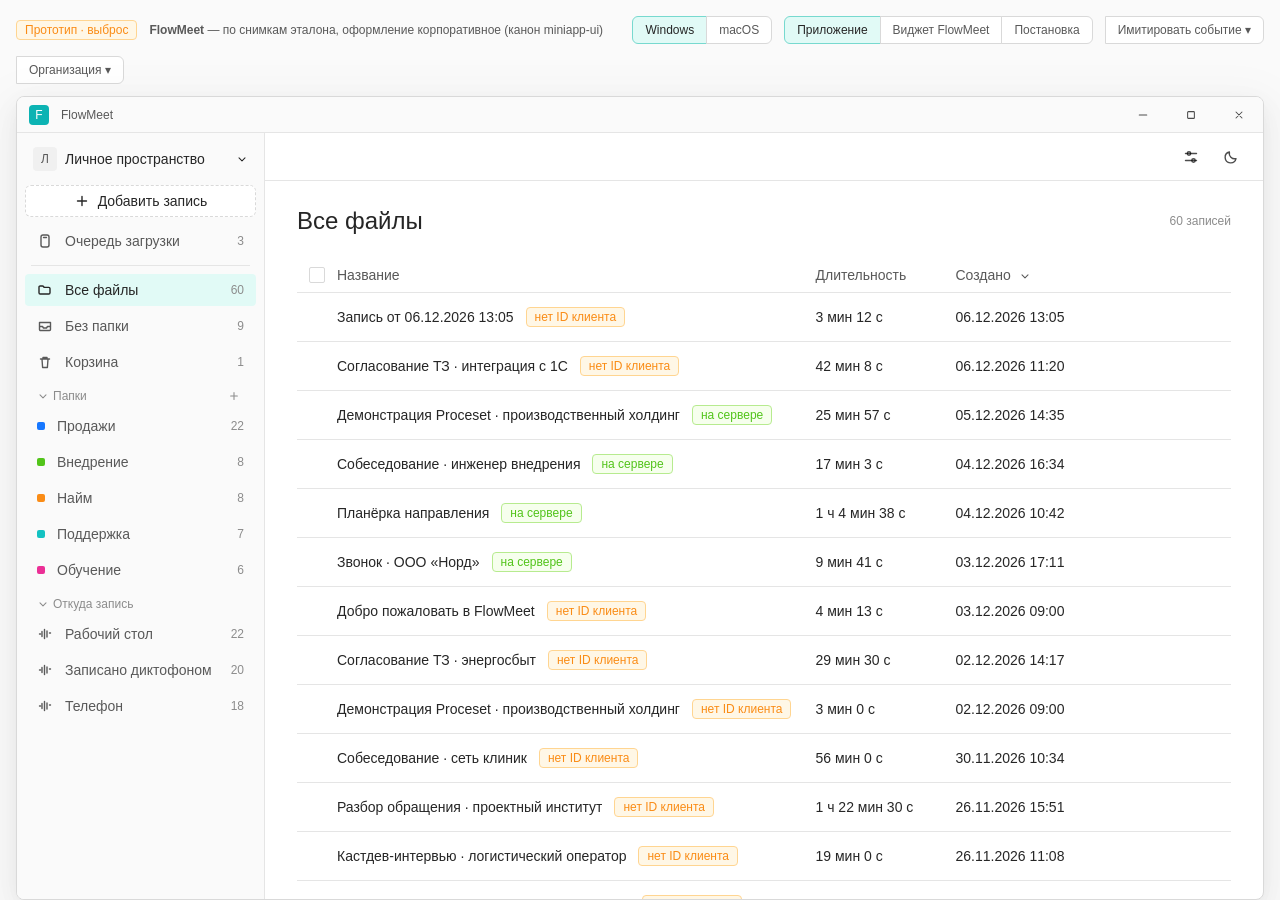
==== commit a493e715: "FlowMeet: кнопку «Событие снаружи» переименовать в «Имитировать событие» Co-Authored-By: Claude Sonn" ====
--- a/flowmeet/flowmeet-desktop/index.html
+++ b/flowmeet/flowmeet-desktop/index.html
@@ -1214,7 +1214,7 @@
        звонков, кончившееся место. Это НЕ команды продукта, а состояния, в
        которых пользователь оказывается, поэтому кнопка стоит в плашке
        прототипа, а не внутри окна приложения. -->
-  <span class="fm-seg"><button id="eventsBtn">Событие снаружи ▾</button></span>
+  <span class="fm-seg"><button id="eventsBtn">Имитировать событие ▾</button></span>
   <!-- Что решила организация: режим записи, профиль подсказок, разрешения
        сервера. В продукте это приходит с сервера, и пользователь их не
        выбирает, поэтому переключатель стоит в плашке прототипа — рядом с
@@ -2363,7 +2363,7 @@
 }
 /* Лента подсказок идущей записи: свежая сверху. Пока подсказок нет — честное
    состояние ожидания, а не пустое место. Связи с сервером нет — говорим прямо,
-   что подсказки опоздают: звук идёт на сервер, он их и считает. */
+   что живых подсказок нет: звук идёт на сервер, он их и считает. */
 function hintsBox() {
   const prof = HINT_PROFILES.find(x => x.id === ORG.hintProfile) || HINT_PROFILES[0];
   const live = LINK.live && SESSION.hintsOn;
@@ -2378,7 +2378,7 @@
       ${!SESSION.hintsOn ? `<div class="fm-warn text-caption-2">${ic(I.alert, 'fm-i--s')}
         <span>${t('Подсказки выключены — запись идёт.')}</span></div>` : ''}
       ${SESSION.hintsOn && !LINK.live ? `<div class="fm-warn text-caption-2">${ic(I.alert, 'fm-i--s')}
-        <span>${t('Связь с сервером не открылась: запись доедет, подсказки опоздают.')}</span></div>` : ''}
+        <span>${t('Связь с сервером не открылась: запись доедет, живых подсказок нет.')}</span></div>` : ''}
       <div class="fm-hints__list">
         ${list.length
           ? list.map((h, i) => hintCard(h, i === 0)).join('')
@@ -2444,9 +2444,9 @@
    который пользователь встретит, обязан быть назван заранее. */
 function linkLine(short) {
   const text = short
-    ? (LINK.live ? 'Связь есть — подсказки в моменте' : 'Связи нет — запись доедет, подсказки опоздают')
+    ? (LINK.live ? 'Связь есть — подсказки в моменте' : 'Связи нет — запись доедет, живых подсказок нет')
     : (LINK.live ? 'Связь с сервером: есть. Звук идёт на сервер во время разговора — подсказки приходят в моменте.'
-                 : 'Связи с сервером нет. Запись доедет, когда связь появится, — подсказки опоздают.');
+                 : 'Связи с сервером нет. Запись доедет, когда связь появится, — живых подсказок нет.');
   return `<div class="fm-link ${LINK.live ? '' : 'is-off'} text-caption-1">
       <span class="fm-link__dot"></span>
       <span>${t(text)}</span>
@@ -2934,8 +2934,7 @@
           </div>` : ''}
         <div class="fm-rec__time" id="recTime">${fmtTotal(S.rec.sec)}</div>
         <div class="fm-level" style="${S.rec.paused ? 'opacity:.3' : ''}">${bars}</div>
-        <p class="fm-rec__where text-caption-2" style="margin:0">Сохраним в «Без папки», источник — рабочий стол.
-          ${t('Слышно обе стороны: ваш голос и голос собеседника идут разными дорожками в один файл.')}</p>
+        <p class="fm-rec__where text-caption-2" style="margin:0">${t('Сохраним в «Без папки», источник — рабочий стол. Слышно обе стороны: ваш голос и голос собеседника сервер хранит раздельно.')}</p>
         ${mand ? `<div class="fm-warn text-caption-2" style="width:100%">${ic(I.lock, 'fm-i--s')}
           <span>${t('Режим организации: запись обязательна. Пауза и отмена выключены.')}</span></div>` : ''}
         <!-- ГЛАВНОЕ: подсказки в моменте. -->
@@ -3568,7 +3567,7 @@
    нельзя показать кнопкой внутри продукта, иначе продукт получит команду,
    которой у него нет. Поэтому они живут в ПЛАШКЕ ПРОТОТИПА, рядом с
    переключателем окон и платформы: это управление показом, а не интерфейс. */
-const MENU_EVENTS = () => `<p class="fm-menu__label text-subheader-2">${t('Событие снаружи')}</p>`
+const MENU_EVENTS = () => `<p class="fm-menu__label text-subheader-2">${t('Имитировать событие')}</p>`
   + mi(I.mic, 'Встреча началась: Teams занял микрофон', 'data-fmevent="auto"')
   + mi(I.link, LINK.live ? 'Связь с сервером пропала' : 'Связь с сервером вернулась', 'data-fmevent="link"')
   + (OS === 'mac' ? mi(I.alert, S.detector === 'ok' ? 'Детектор звонков упал' : 'FlowMeet перезапущен', 'data-fmevent="detector"') : '')
@@ -3608,7 +3607,7 @@
     if (LINK.live) LINK.lastOk = Date.now();
     render();
     toast(LINK.live ? 'Связь с сервером вернулась — подсказки снова приходят в моменте'
-                    : 'Связь с сервером пропала: запись доедет, подсказки опоздают');
+                    : 'Связь с сервером пропала: запись доедет, живых подсказок нет');
     return;
   }
   if (kind === 'detector') {
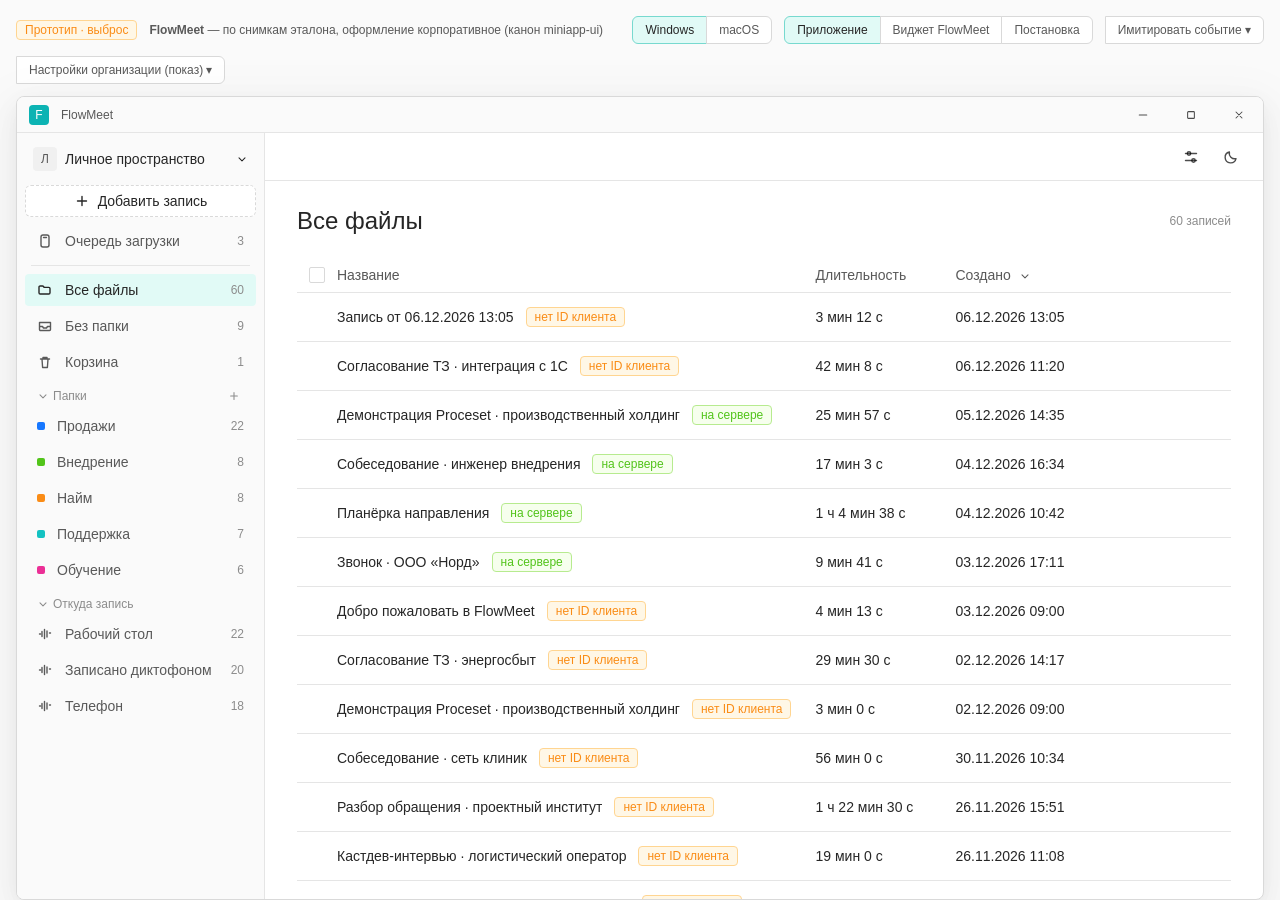
==== commit 728632ff: "FlowMeet: кнопку «Организация» в плашке прототипа переименовать в «Настройки организации (показ)» Co" ====
--- a/flowmeet/flowmeet-desktop/index.html
+++ b/flowmeet/flowmeet-desktop/index.html
@@ -1221,7 +1221,7 @@
        «Событием снаружи», по той же причине. Внутри окна он читался бы как
        настройка приложения, то есть обещал бы власть, которой у пользователя
        нет (спека состава 28.08.2026, раздел Б). -->
-  <span class="fm-seg"><button id="orgBtn">Организация ▾</button></span>
+  <span class="fm-seg"><button id="orgBtn">Настройки организации (показ) ▾</button></span>
 </div>
 
 <!-- ═════════════════ СТРОКА МЕНЮ macOS (вариант интерфейса mac) ════════════
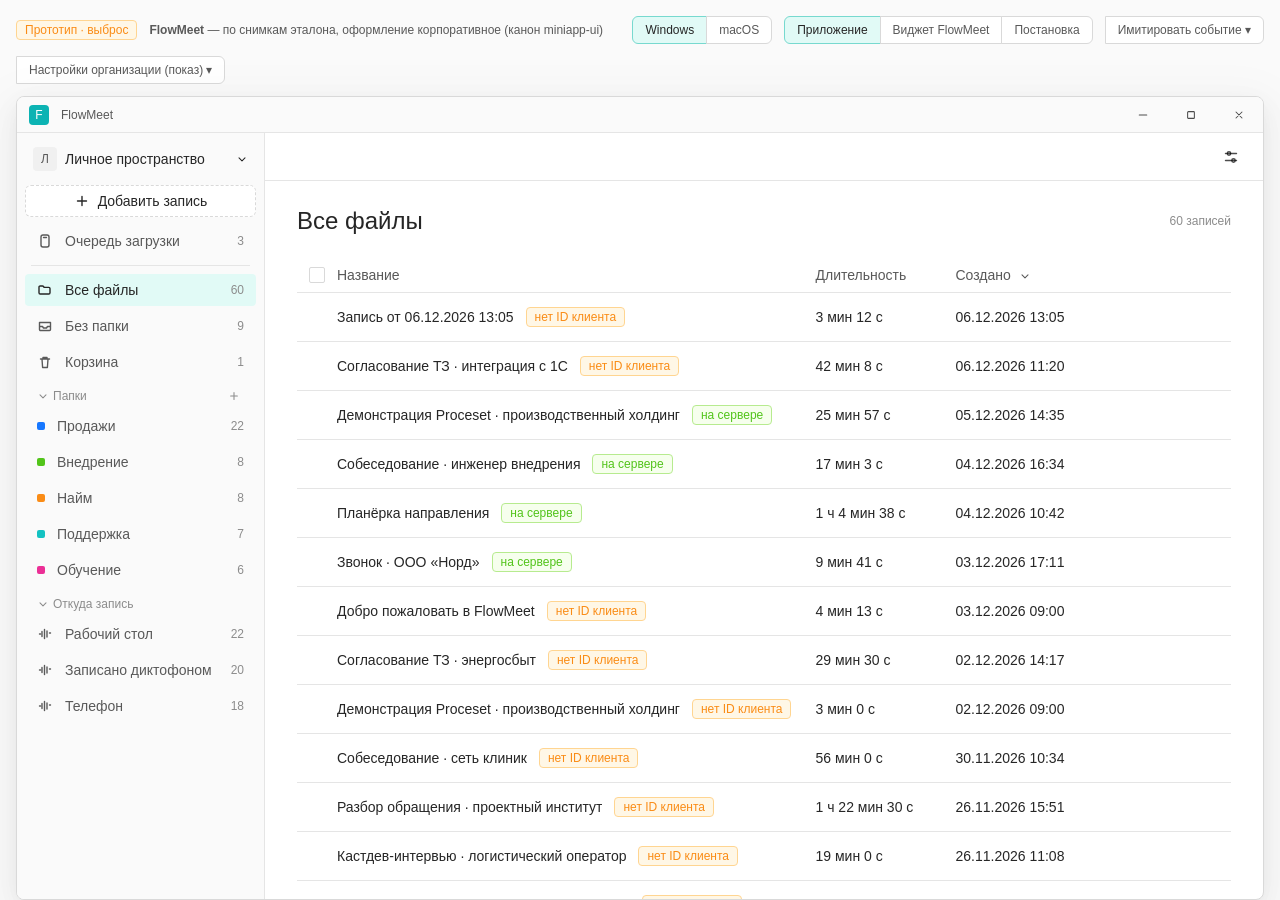
==== commit 2c6cb887: "FlowMeet: снять тёмную тему, убрать плашку выбора карточки с главной mobile - тёмной темы нет: ни пе" ====
--- a/flowmeet/flowmeet-desktop/index.html
+++ b/flowmeet/flowmeet-desktop/index.html
@@ -1802,8 +1802,7 @@
     ${note ? `
       <button class="fm-btn fm-btn--text fm-btn--icon fm-tip fm-tip--end" data-tip="Выгрузить файлом" data-exportmenu="1">${ic(I.export)}</button>
       <button class="fm-btn fm-btn--text fm-btn--icon fm-tip fm-tip--end" data-tip="Ещё" data-notemenu="1">${ic(I.more)}</button>` : ''}
-    ${OS === 'mac' ? '' : `<button class="fm-btn fm-btn--text fm-btn--icon fm-tip fm-tip--end" data-tip="Параметры" data-view="prefs">${ic(I.gear)}</button>`}
-    <button class="fm-btn fm-btn--text fm-btn--icon fm-tip fm-tip--end" data-tip="Светлая / тёмная" id="btnTheme">${ic(I.moon)}</button>`;
+    ${OS === 'mac' ? '' : `<button class="fm-btn fm-btn--text fm-btn--icon fm-tip fm-tip--end" data-tip="Параметры" data-view="prefs">${ic(I.gear)}</button>`}`;
 }
 
 /* ============================ ВКЛАДКИ ЗАПИСИ ============================== */
@@ -2608,7 +2607,6 @@
       ? mmi(S.listOff ? 'Показать список записей' : 'Скрыть список записей', '⌥⌘S', 'data-listtoggle="1"')
         + mmi('Расшифровка', '⌘1', 'data-gotab="transcript"')
       : mmiOff('Скрыть список записей', '⌥⌘S') + mmiOff('Расшифровка', '⌘1')) + SEP
-    + mmi('Светлое или тёмное оформление', '', 'data-themetoggle="1"')
     + mmi('Во весь экран', '⌃⌘F', 'data-win="max"'),
   /* Отмена записи — единственное необратимое действие, поэтому она есть и в
      строке меню: команда, доступная только в виджете, для macOS неполна. */
@@ -4150,11 +4148,6 @@
   if (hit('#btnList') || hit('[data-listtoggle]')) { S.listOff = !S.listOff; renderList(); macChrome(); return; }
   const gt = hit('[data-gotab]');
   if (gt) { S.tab = gt.dataset.gotab; render(); return; }
-  if (hit('#btnTheme') || hit('[data-themetoggle]')) {
-    const cur = document.documentElement.getAttribute('data-theme');
-    document.documentElement.setAttribute('data-theme', cur === 'dark' ? 'light' : 'dark');
-    return;
-  }
   if (hit('#btnAdd') || hit('[data-addrec]')) { showMenu($('#btnAdd'), MENU_ADD, { wide: true }); return; }
   if (hit('[data-upload]')) { closeMenu(); $('#fileIn').click(); return; }
   if (hit('[data-recnow]')) { closeMenu(); recStart(); return; }
@@ -4389,7 +4382,7 @@
    ?os=mac (платформенная рамка) · ?view=prefs|tray|spec
    ?screen=files|home|ask|templates|membership|note
    ?file=tz&tab=transcript · ?scope=folder&value=Продажи · ?settings=vocab
-   ?explore=integr · ?prefs=recording · ?theme=dark · ?list=off
+   ?explore=integr · ?prefs=recording · ?list=off
    ?screen=devices|outbox · ?rec=on|auto&hints=3 · ?confirm=cancel
    ?org=mandatory · ?profile=sales|support|hr|dev
    ?link=off · ?detector=down · ?disk=full · ?dev=off */
@@ -4397,7 +4390,6 @@
   const q = new URLSearchParams(location.search);
   setOs(q.get('os') || 'win');                    /* платформенная рамка: win | mac */
   if (q.get('lang')) setLang(q.get('lang'));
-  if (q.get('theme')) document.documentElement.setAttribute('data-theme', q.get('theme'));
   if (q.get('view')) S.view = q.get('view');
   if (q.get('screen')) S.screen = q.get('screen');
   if (q.get('scope')) S.scope = { kind: q.get('scope'), value: q.get('value') || null };
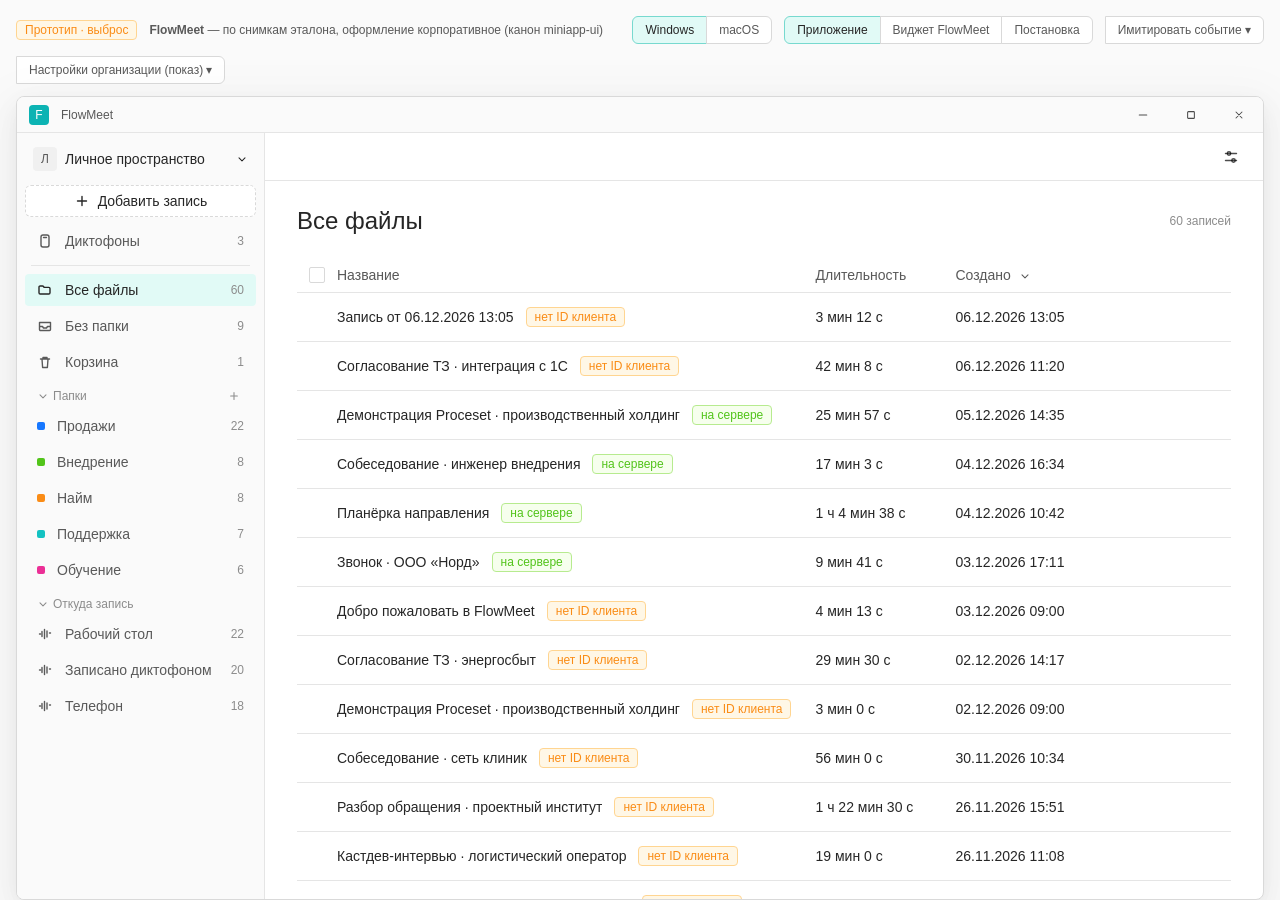
==== commit cdb35667: "FlowMeet: баги из отчётов тестировщиков и сверка с клиентом 0.2.0 - F-01…F-26: карточка не переходит" ====
--- a/flowmeet/flowmeet-desktop/index.html
+++ b/flowmeet/flowmeet-desktop/index.html
@@ -1173,6 +1173,8 @@
   background: var(--warning-bg); border: 1px solid var(--warning-border); color: var(--text-primary);
 }
 .fm-warn--danger { background: var(--danger-bg); border-color: var(--danger-border); }
+/* Успех — не предупреждение: карточка привязана, всё в порядке (F-26). */
+.fm-warn--ok { background: var(--tag-green-bg); border-color: var(--tag-green-border); }
 </style>
 </head>
 <body>
@@ -1375,18 +1377,6 @@
      операционной системы — проводник в Windows, Finder в macOS. Подпись пункта
      нейтральна намеренно: она называет действие, а не имя чужой программы. -->
 <input type="file" id="fileIn" accept="audio/*,video/*" multiple style="display:none">
-
-<!-- ПЛАВАЮЩИЙ ТУЛБАР ВЫДЕЛЕНИЯ -->
-<div class="fm-seltool" id="seltool">
-  <button class="fm-fmt">Текст <svg class="fm-i fm-i--s" viewBox="0 0 16 16"><path d="M4 6.5 8 10.5 12 6.5"/></svg></button>
-  <span class="fm-seltool__sep"></span>
-  <button class="fm-fmt" style="font-weight:500">Ж</button>
-  <button class="fm-fmt" style="font-style:italic">К</button>
-  <button class="fm-fmt" style="text-decoration:underline">Ч</button>
-  <button class="fm-fmt" style="text-decoration:line-through">З</button>
-  <span class="fm-seltool__sep"></span>
-  <button class="fm-fmt fm-tip" data-tip="Код"><svg class="fm-i fm-i--s" viewBox="0 0 16 16"><path d="M6 4.5 2.5 8 6 11.5M10 4.5 13.5 8 10 11.5"/></svg></button>
-</div>
 
 <!-- МОДАЛЬНЫЕ ОКНА -->
 <div class="fm-scrim" id="scrimSettings">
@@ -1765,7 +1755,7 @@
   const onFiles = S.screen === 'files';
   const act = (k, v) => onFiles && S.scope.kind === k && S.scope.value === (v || null);
   $('#navScroll').innerHTML = `
-    ${navItem({ icon: I.device, text: t('Очередь загрузки'), count: DEV_RECS.length,
+    ${navItem({ icon: I.device, text: t('Диктофоны'), count: DEV_RECS.length,
                 countLabel: t('Ждут загрузки на сервер компании'),
                 active: S.screen === 'devices', attrs: 'data-go="devices"' })}
     <hr>
@@ -2376,6 +2366,7 @@
       <p class="fm-hint__n text-caption-2" style="margin:0 0 var(--space-m)">${t('Профиль задаёт')} ${t(prof.owner)}</p>
       ${!SESSION.hintsOn ? `<div class="fm-warn text-caption-2">${ic(I.alert, 'fm-i--s')}
         <span>${t('Подсказки выключены — запись идёт.')}</span></div>` : ''}
+      ${hintStatusKey() ? `<p class="fm-hint__n text-caption-2" style="margin:0 0 var(--space-m)">${t(hintStatusKey())}</p>` : ''}
       ${SESSION.hintsOn && !LINK.live ? `<div class="fm-warn text-caption-2">${ic(I.alert, 'fm-i--s')}
         <span>${t('Связь с сервером не открылась: запись доедет, живых подсказок нет.')}</span></div>` : ''}
       <div class="fm-hints__list">
@@ -2409,6 +2400,15 @@
         <span class="text-caption-2" style="color:var(--text-complimentary)"><span>${t('серийный номер')}</span> ${esc(d.serial)}</span>
       </div>
       ${off ? `<p class="fm-hint__n text-caption-2" style="margin:0">${t('Устройство не отвечает.')}</p>` : ''}
+      <div class="text-caption-2" style="display:flex;gap:var(--size-6x);color:var(--text-complimentary)">
+        <span>${t('Заряд')}: <strong class="text-body-3" style="color:var(--text-primary)">${d.battery}%</strong></span>
+        <span>${t('Память')}: <strong class="text-body-3" style="color:var(--text-primary)">${devMemText(d)}</strong></span>
+      </div>
+      ${devLowBattery(d) ? `<div class="fm-warn text-caption-2">${ic(I.alert, 'fm-i--s')}<span>${t('Диктофон почти разряжен.')}</span></div>` : ''}
+      ${devLowStorage(d) ? `<div class="fm-warn text-caption-2">${ic(I.alert, 'fm-i--s')}<span>${t('В диктофоне почти не осталось места.')}</span></div>` : ''}
+      ${d.stuck ? `<div class="fm-warn fm-warn--danger text-caption-2">${ic(I.alert, 'fm-i--s')}<span>${t('Сервер не принял запись с диктофона')}</span>
+        <button class="fm-btn fm-btn--sm" data-devretry="${d.id}" style="margin-left:auto">${t('Отправить снова')}</button>
+        <button class="fm-btn fm-btn--sm" data-devdiscard="${d.id}">${t('Удалить с этого телефона')}</button></div>` : ''}
       ${recs.length
           ? `<div>
               ${recs.map(r => `<div class="fm-qrow">
@@ -2417,7 +2417,7 @@
                     <p class="fm-qrow__m text-caption-2">${esc(fmtShort(r.ts))} · ${esc(fmtDur(r.sec))}</p>
                   </div>
                 </div>`).join('')}
-              <p class="fm-hint__n text-caption-2" style="margin:var(--space-m) 0 0">${t('Эти записи ждут загрузки на сервер компании. Сначала их нужно перенести на телефон — тогда загрузка начнётся.')}</p>
+              <p class="fm-hint__n text-caption-2" style="margin:var(--space-m) 0 0">${t('Записи с диктофона скачиваются на телефон и уходят на сервер компании автоматически.')}</p>
             </div>`
           : `<p class="fm-hint__n text-caption-2" style="margin:0">${t('Новых записей нет.')}</p>`}
     </div>`;
@@ -2426,9 +2426,9 @@
   return `
     <div class="fm-page">
       <div class="fm-page__head">
-        <h1 class="text-header-1">${t('Очередь загрузки')}</h1>
+        <h1 class="text-header-1">${t('Диктофоны')}</h1>
       </div>
-      <p class="fm-pane__lead text-body-2">${t('Эти записи ждут загрузки на сервер компании. Сначала их нужно перенести на телефон — тогда загрузка начнётся.')}</p>
+      <p class="fm-pane__lead text-body-2">${t('Записи с диктофона скачиваются на телефон и уходят на сервер компании автоматически.')}</p>
       ${lostDeviceHtml('fm')}
       <div style="display:flex;flex-direction:column;gap:var(--size-4x)">
         ${DEVICES.map(devCard).join('')}
@@ -2588,7 +2588,7 @@
     + mmi('Скрыть FlowMeet', '⌘H', 'data-win="min"')
     + mmi('Завершить FlowMeet', '⌘Q', 'data-win="close"'),
   file: () => mmi('Загрузить файл…', '⌘O', 'data-upload="1"')
-    + mmi(t('Очередь загрузки'), '', 'data-fromdevice="1"') + SEP
+    + mmi(t('Диктофоны'), '', 'data-fromdevice="1"') + SEP
     /* HIG ждёт в «Файле» группу «Open Recent». Подменю прототип не рисует,
        поэтому три последние записи стоят плоской группой — они настоящие. */
     + `<p class="fm-menu__label text-subheader-2">${t('Открыть недавнюю запись')}</p>`
@@ -2783,10 +2783,10 @@
     <div class="fm-note text-body-3" style="margin:var(--size-3x) 0">${ic(I.ai, 'fm-i--s')}
       <span>Подсказка приходит событием на том же канале, что звук. Какой текст брать из карточки сделки — в этом API нет.</span></div>
     <div class="fm-sect"><h2 class="text-header-2">Что можно не записывать</h2></div>
-    ${opt('Приватный звонок', 'В API приёма звука этого поля нет. Здесь только показ политики организации — не переключатель.',
+    ${opt('Приватная запись', 'Разрешено ли сделать запись приватной, задаёт организация.',
       `<span class="fm-tag">${t(ORG.privateCalls ? 'Разрешён' : 'Запрещён')}</span>`)}
     <p class="fm-legal text-caption-2">${ORG.privateCalls
-      ? 'Разговор, помеченный приватным, не записывается и на сервер не уходит.'
+      ? 'Приватная запись остаётся на устройстве сотрудника, а уже отправленное отзывается с сервера.'
       : 'Приватные звонки запрещены сервером: записывается любой разговор, включая личный.'}</p>
     <div class="fm-sect"><h2 class="text-header-2">Сервер организации</h2></div>
     <p class="fm-pane__lead text-body-2">${t('Куда уходит звук, задаёт администратор. В приложении адрес только показан.')}</p>
@@ -2879,7 +2879,7 @@
     SESSION.recCard = CARDS[0];
     SESSION.recBind = 'calendar';
   }
-  S.rec = { on: true, paused: false, sec: 0, saved: null, auto: auto || null, hints: [] };
+  S.rec = { on: true, paused: false, sec: 0, saved: null, auto: auto || null, hints: [], private: false };
   S.view = 'tray'; recTick(true); render();
 }
 /* Отмена записи — единственное необратимое действие, поэтому только через
@@ -2887,6 +2887,7 @@
    сервер не уходит. */
 function recCancel(falseAlarm) {
   const wasAuto = S.rec.auto;
+  recClearSessionCard();
   S.rec = { on: false, paused: false, sec: 0, saved: null, auto: null, hints: [] };
   recTick(false); render();
   toast(falseAlarm
@@ -2901,14 +2902,16 @@
     folder: null, src: 'Рабочий стол', custom: [],
     transcript: [], transcriptEmpty: true, summaryEmpty: true,
     card: SESSION.recCard ? { id: SESSION.recCard.id, name: SESSION.recCard.name } : null,
-    bind: SESSION.recCard ? (SESSION.recBind || 'picked') : null
+    bind: SESSION.recCard ? (SESSION.recBind || 'picked') : null,
+    ...(S.rec.private ? { private: true, send: 'private', card: null, bind: null } : {})
   });
   FILES.unshift(n);
+  recClearSessionCard();                         // карточка была на ЭТУ запись: следующая не наследует её (F-01)
   applyLang();                                   // выводимые строки записи собираются из ts и sec
   /* Связи нет — запись не теряется, а встаёт в очередь отправки: очередь
      ничего не удаляет, пока сервер не подтвердил приём. */
-  if (!LINK.live) QUEUE.push({ id: 'q' + n.id, title: n.title, sec, state: 'wait' });
-  S.rec = { on: false, paused: false, sec: 0, saved: n.id, auto: null, hints: [] };
+  if (!LINK.live && !n.private) QUEUE.push({ id: 'q' + n.id, title: n.title, sec, state: 'wait' });
+  S.rec = { on: false, paused: false, sec: 0, saved: n.id, auto: null, hints: [], private: false };
   recTick(false); render();
 }
 function renderTrayAct() {
@@ -2936,7 +2939,10 @@
         ${mand ? `<div class="fm-warn text-caption-2" style="width:100%">${ic(I.lock, 'fm-i--s')}
           <span>${t('Режим организации: запись обязательна. Пауза и отмена выключены.')}</span></div>` : ''}
         <!-- ГЛАВНОЕ: подсказки в моменте. -->
-        <div style="width:100%">${hintsBox()}</div>
+        ${S.rec.private
+          ? `<div class="fm-warn text-caption-2" style="width:100%">${ic(I.lock, 'fm-i--s')}<span><strong>${t('Идёт приватная запись')}</strong> ${t('Приватная запись остаётся на этом устройстве и на сервер не уходит.')}</span></div>`
+          : `<div style="width:100%">${hintsBox()}</div>
+             ${ORG.privateCalls ? `<button class="fm-btn fm-btn--sm" data-private="1" style="align-self:flex-start">${ic(I.lock, 'fm-i--s')} ${t('Сделать приватной')}</button>` : ''}`}
         <div class="fm-rec__acts">
           <button class="fm-btn ${mand ? 'is-locked' : ''}" data-recpause="1">${S.rec.paused ? 'Продолжить' : 'Пауза'}</button>
           <button class="fm-btn ${mand ? 'is-locked' : ''}" data-reccancel="1">Отменить</button>
@@ -2956,10 +2962,11 @@
           ${LINK.live ? t('Запись уходит на сервер.') : t('Связи нет — запись встала в очередь отправки и уйдёт сама.')}</p>
         ${crmBannerHtml(f, 'fm')}
         ${f ? recCardActionsHtml(f.id, 'fm') : ''}
-        <div class="fm-rec__acts">
+        <div class="fm-rec__acts" style="flex-wrap:wrap;justify-content:center">
           <button class="fm-btn" data-recnew="1">Записать ещё</button>
-          <button class="fm-btn fm-btn--primary" data-file="${S.rec.saved}" data-view="app">Открыть запись</button>
+          <button class="fm-btn ${f && recNeedsCard(f) ? '' : 'fm-btn--primary'}" data-file="${S.rec.saved}" data-view="app">Открыть запись</button>
         </div>
+        <button class="fm-btn fm-btn--text" data-savedclose="1">${t('Закрыть')}</button>
       </div>`;
     return;
   }
@@ -2986,10 +2993,10 @@
     </button>
     ${recSessionCardHtml('fm')}
     <p class="fm-rec__where text-caption-2" style="margin:var(--space-m) 0 0;text-align:center">${
-      OS === 'mac' ? 'Или сочетание клавиш: ⇧⌘R' : 'Или горячие клавиши: Ctrl + Shift + R'}</p>
+      OS === 'mac' ? 'Или сочетание клавиш: ⇧⌘R' : 'Или сочетание клавиш: Ctrl + Shift + R'}</p>
     <p class="fm-rec__where text-caption-2" style="margin:var(--space-m) 0 0;text-align:center">${
       meet.length
-        ? t('Запись начнётся сама, когда встречу займёт') + ' ' + meet.map(t).join(', ')
+        ? t('Запись начнётся сама при встрече в:') + ' ' + meet.map(t).join(', ')
         : t('Автозапуск выключен: не выбрано ни одного приложения встреч')}</p>
     ${isMandatory() ? `<div class="fm-warn text-caption-2" style="margin-top:var(--size-3x)">${ic(I.lock, 'fm-i--s')}
       <span>${t('Режим организации: запись обязательна. Прервать и отменить запись нельзя.')}</span></div>` : ''}
@@ -3026,7 +3033,7 @@
     <div class="fm-sect" style="margin-top:var(--size-5x)"><h2 class="text-header-2">Язык интерфейса</h2></div>
     ${opt('Язык интерфейса', 'Язык меню и подписей', langSel())}
     <div class="fm-sect"><h2 class="text-header-2">Способы входа</h2></div>
-    ${opt('Учётная запись организации', 'a.ralovets@infomaximum.com', '<button class="fm-btn fm-btn--sm" data-passwd="1">Сменить пароль</button>')}
+    ${opt('Учётная запись организации', 'a.ralovets@infomaximum.com', '')}
     ${opt('Единый вход организации', 'Вход по корпоративной учётной записи', '<span class="fm-tag fm-tag--green">Подключён</span>')}
     <!-- Пароля у устройства нет: приложение подписывает запросы ключом, и
          секретная половина ключа машину не покидает. Это сильная сторона
@@ -3484,7 +3491,7 @@
 
 const MENU_ADD = mi(I.download, 'Загрузить файл…', 'data-upload="1"')
   + mi(I.mic, 'Записать сейчас', 'data-recnow="1"')
-  + mi(I.device, t('Очередь загрузки'), 'data-fromdevice="1"');
+  + mi(I.device, t('Диктофоны'), 'data-fromdevice="1"');
 const MENU_MOVE = id => `<p class="fm-menu__label text-subheader-2">Переместить в папку</p>`
   + FOLDERS.map(f => `<button class="fm-menu__item" data-moveto="${esc(f.name)}" data-mid="${id}">
       <span class="fm-navitem__dot" style="background:${f.color}"></span><span>${esc(f.name)}</span></button>`).join('')
@@ -3602,7 +3609,7 @@
   }
   if (kind === 'link') {
     LINK.live = !LINK.live;
-    if (LINK.live) LINK.lastOk = Date.now();
+    if (LINK.live) { LINK.lastOk = Date.now(); flushQueue(); }
     render();
     toast(LINK.live ? 'Связь с сервером вернулась — подсказки снова приходят в моменте'
                     : 'Связь с сервером пропала: запись доедет, живых подсказок нет');
@@ -3741,6 +3748,8 @@
   const sw = hit('[data-swatch]');
   if (sw) { S.newFolder.color = +sw.dataset.swatch; renderFolderModal(); return; }
   if (hit('#folderSave')) {
+    const nm = S.newFolder.name.trim();
+    if (FOLDERS.some(f => f.name.toLowerCase() === nm.toLowerCase())) { toast(t('Папка с таким названием уже есть')); return; }
     FOLDERS.push({ name: S.newFolder.name.trim(), color: SWATCH[S.newFolder.color] });
     $('#scrimFolder').classList.remove('is-open');
     S.scope = { kind: 'folder', value: S.newFolder.name.trim() }; S.screen = 'files'; render(); return;
@@ -4197,7 +4206,19 @@
   }
   /* Ложная тревога автостарта: микрофон занял не разговор. Файл удаляется и на
      сервер не уходит — иначе автостарт читался бы как «пишет всё подряд». */
-  if (hit('[data-falsealarm]')) { recCancel(true); return; }
+  const dr = hit('[data-devretry]'); if (dr) { devRetry(dr.dataset.devretry); render(); return; }
+  const dd = hit('[data-devdiscard]'); if (dd) { devDiscard(dd.dataset.devdiscard); render(); return; }
+  if (hit('[data-private]')) {
+    askConfirm('Сделать эту запись приватной?', 'Запись останется только на этом устройстве, а всё, что уже ушло на сервер, будет отозвано.',
+      'Сделать приватной', () => { S.rec.private = true; S.rec.hints = []; renderTrayAct(); }, 'Отмена');
+    return;
+  }
+  if (hit('[data-savedclose]')) { S.rec.saved = null; renderTrayAct(); return; }
+  if (hit('[data-falsealarm]')) {
+    askConfirm('Это не встреча?', 'Запись будет удалена и на сервер не уйдёт.', 'Удалить запись',
+      () => recCancel(true), 'Оставить запись');
+    return;
+  }
   if (hit('[data-detectorup]')) {
     S.detector = 'ok'; renderTrayAct();
     toast('FlowMeet перезапущен — автоматическая запись снова работает'); return;
@@ -4294,19 +4315,27 @@
 $('#fileIn').addEventListener('change', e => {
   const files = [...e.target.files];
   if (!files.length) return;
+  /* Загрузка файла проходит те же проверки, что запись (F-08): сервер задан,
+     место есть, а без связи файл встаёт в очередь, а не «ставится в обработку». */
+  if (!ORG.server) { e.target.value = ''; toast(t('Сервер организации не задан. Запись не начинается.')); return; }
+  if (diskBlocked()) { e.target.value = ''; toast(diskWhy()); return; }
   let left = files.length;
   const add = (file, sec) => {
     const d = new Date();
     FILES.unshift({
       id: 'u' + d.getTime().toString(36) + Math.round(sec),
       title: file.name.replace(/\.[^.]+$/, ''), ts: d.getTime(), sec, at: 0,
-      folder: S.scope.kind === 'folder' ? S.scope.value : null, src: 'Рабочий стол',
+      folder: S.scope.kind === 'folder' ? S.scope.value : null,
+      src: /aire|doway|диктофон/i.test(file.name) ? 'Диктофон' : 'Рабочий стол',
+      send: LINK.live ? 'sent' : 'queued',
       custom: [], transcript: [], transcriptEmpty: true, summaryEmpty: true
     });
+    if (!LINK.live) QUEUE.push({ id: 'q' + FILES[0].id, title: FILES[0].title, sec, state: 'wait' });
     applyLang();                                 // то же и для загруженных файлов
     if (--left === 0) {
       e.target.value = '';
-      toast(files.length === 1 ? t('Файл загружен, ставим в обработку')
+      if (!LINK.live) toast(t('Связи нет — файл встал в очередь отправки и уйдёт сам.'));
+      else toast(files.length === 1 ? t('Файл загружен, ставим в обработку')
         : files.length + ' ' + plZap(files.length) + ' ' + t('загружено, ставим в обработку'));
       render();
     }
@@ -4364,6 +4393,7 @@
 });
 document.addEventListener('selectionchange', () => {
   const st = $('#seltool'), sel = document.getSelection();
+  if (!st) return;            // панели форматирования нет: правки расшифровки в требованиях не описаны (F-16)
   if (!sel || sel.isCollapsed || !sel.rangeCount) { st.classList.remove('is-open'); return; }
   const n = sel.anchorNode, host = n && (n.nodeType === 1 ? n : n.parentElement);
   if (!host || !host.closest('.fm-doc')) { st.classList.remove('is-open'); return; }
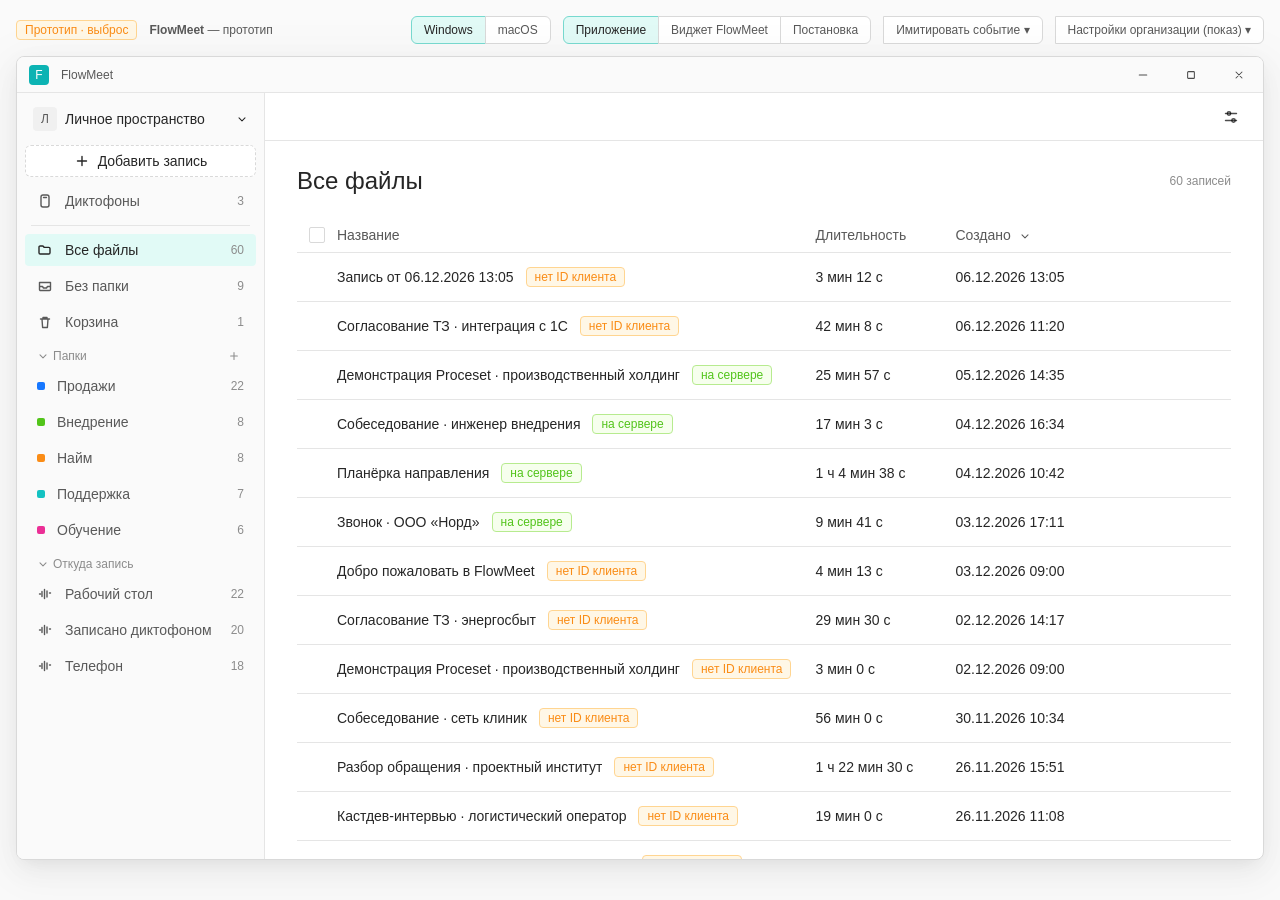
==== commit a5698410: "FlowMeet: убраны схемы и внутренние отсылки, передача сессии - со страницы «Постановка» и из требова" ====
--- a/flowmeet/flowmeet-desktop/index.html
+++ b/flowmeet/flowmeet-desktop/index.html
@@ -1200,7 +1200,7 @@
 <div class="fm-stage">
 <div class="fm-stamp text-body-3">
   <span class="fm-tag fm-tag--orange">Прототип · выброс</span>
-  <span><strong>FlowMeet</strong> — по снимкам эталона, оформление корпоративное (канон miniapp-ui)</span>
+  <span><strong>FlowMeet</strong> — прототип</span>
   <span class="fm-stamp__spacer"></span>
   <!-- Платформа: одно приложение, две рамки операционной системы. -->
   <span class="fm-seg" id="osSwitch">
@@ -1558,8 +1558,8 @@
 
 <!-- Общая часть двух прототипов: данные, счёт, язык. Своей копии нет. -->
 <script src="../flowmeet-shared/data.js?v=0922j"></script>
-<script src="../flowmeet-shared/sa-c25.js?v=0922j"></script>
-<script src="../flowmeet-shared/sa-draft.js?v=0922j"></script>
+<script src="../flowmeet-shared/sa-data.js?v=0924a"></script>
+<script src="../flowmeet-shared/sa-draft.js?v=0924a"></script>
 
 <script>
 /* СТАРАЯ КОПИЯ ОБЩЕЙ ЧАСТИ — самая частая причина «страница не грузит»: браузер
